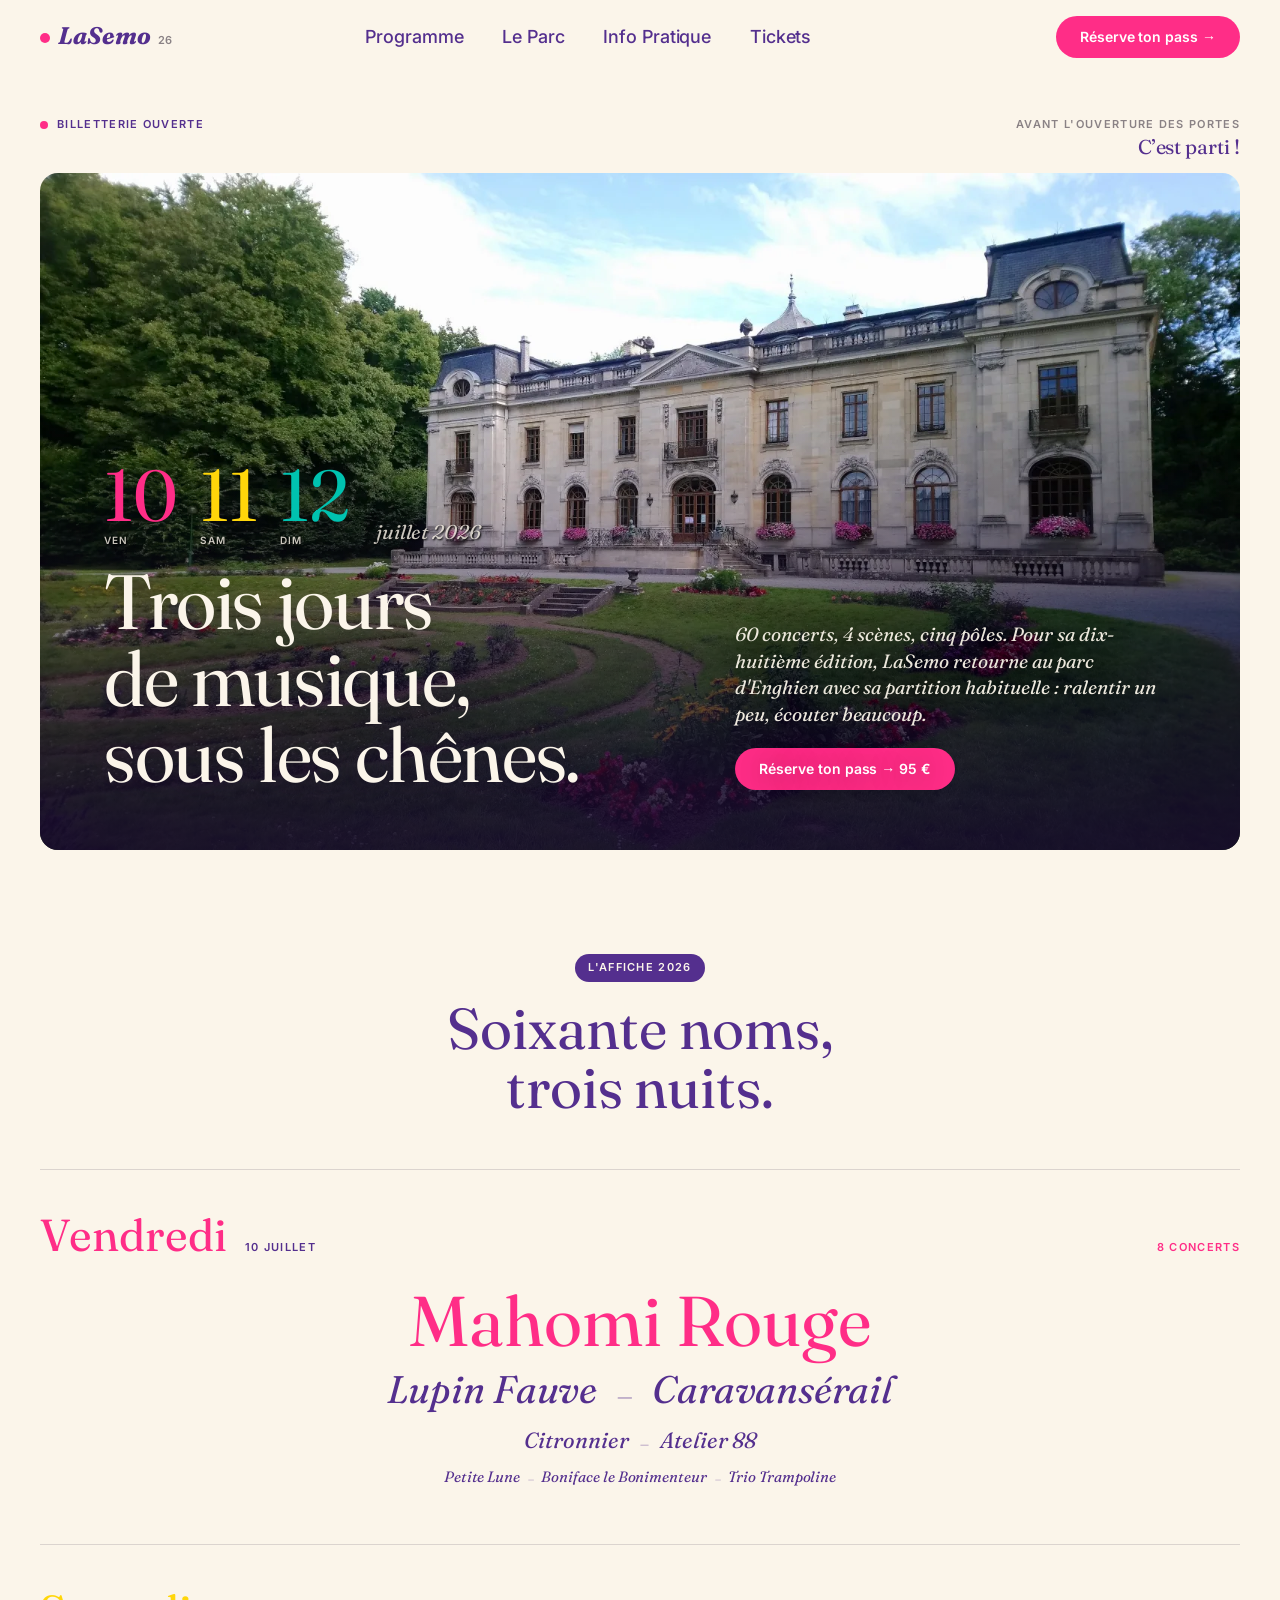
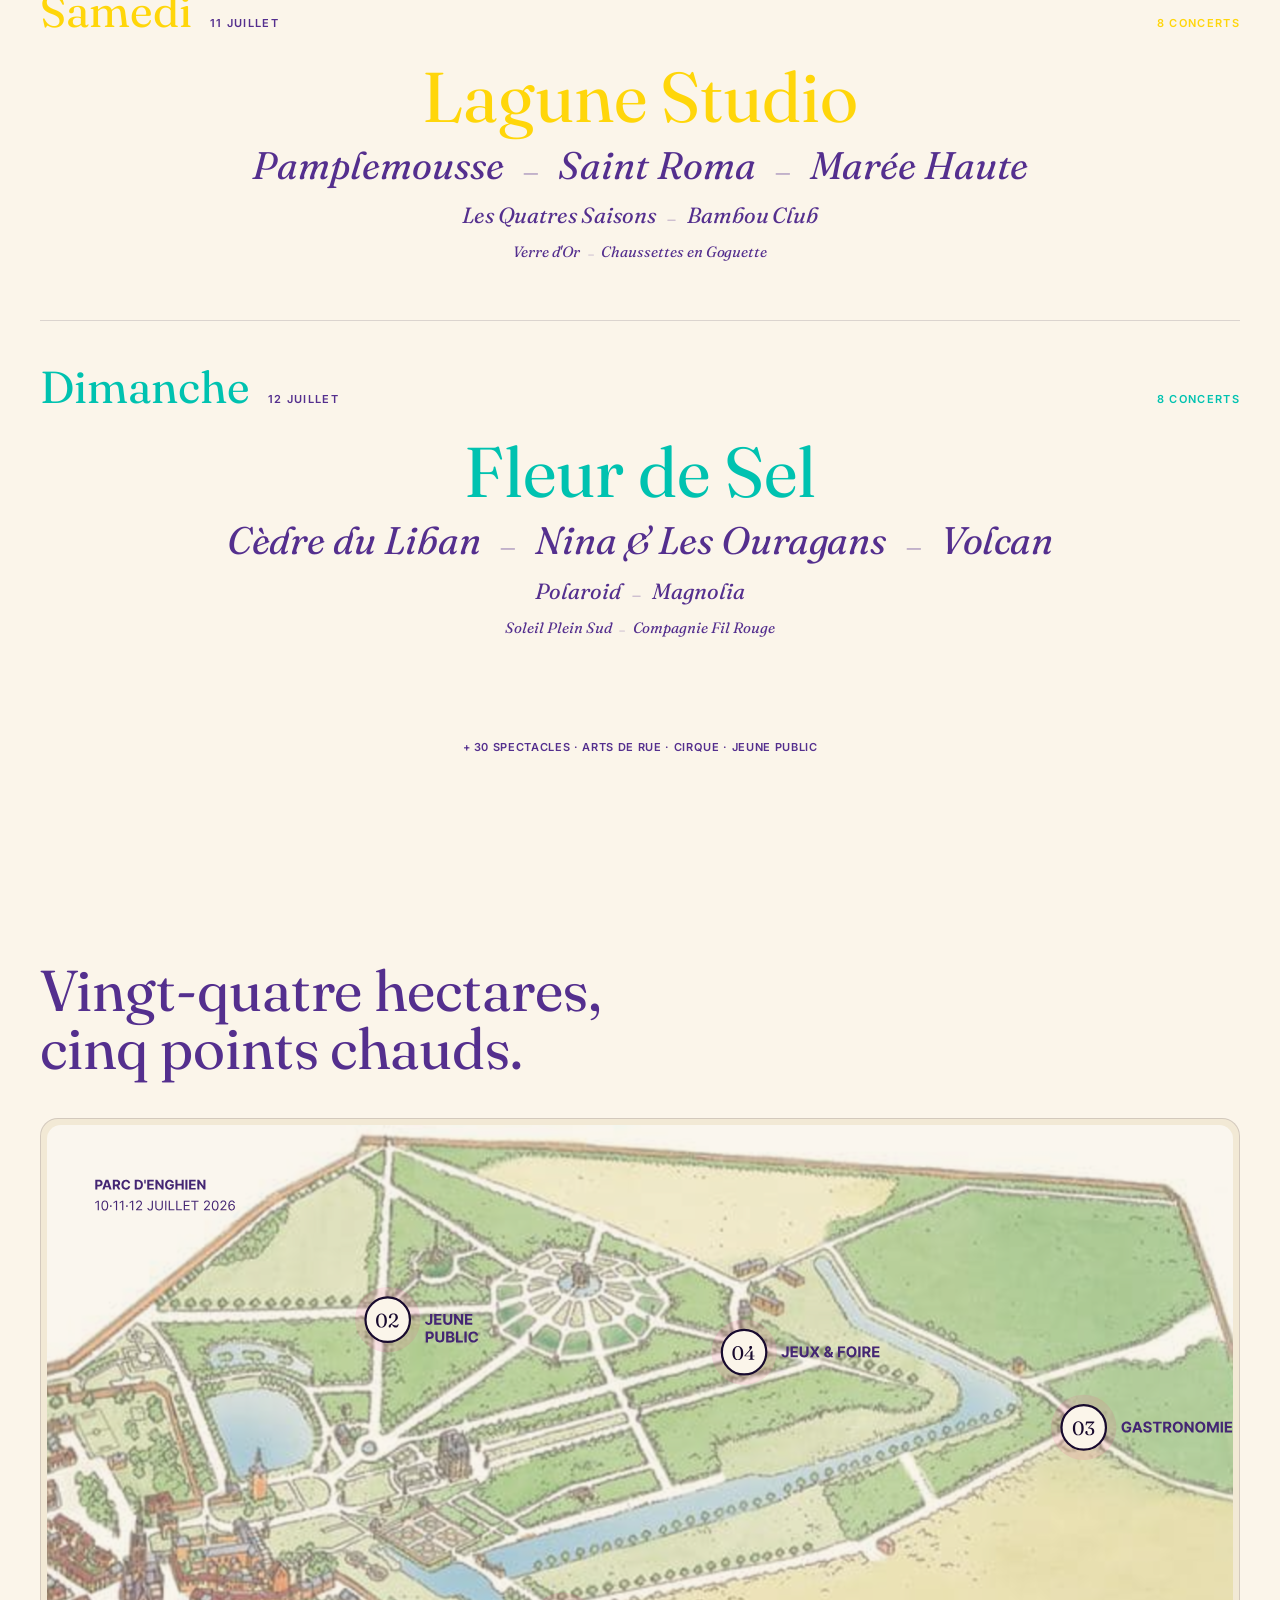
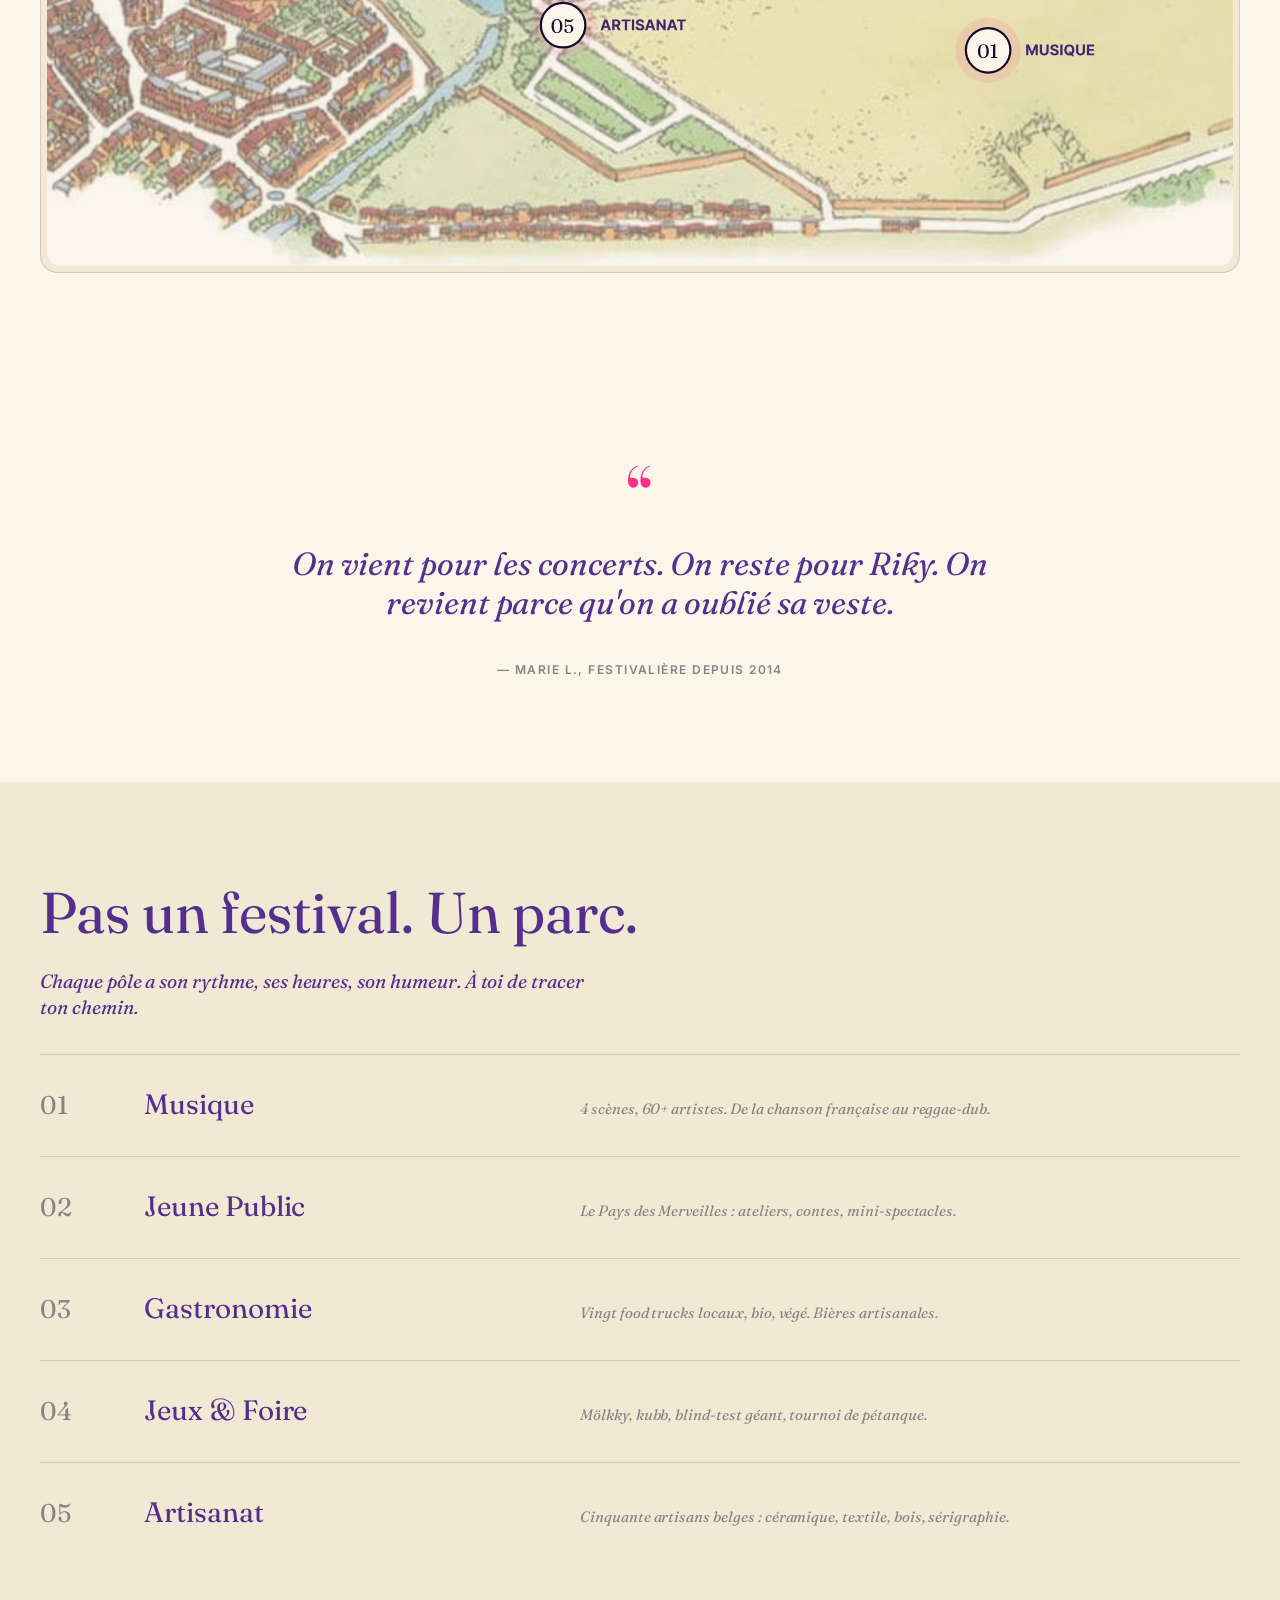
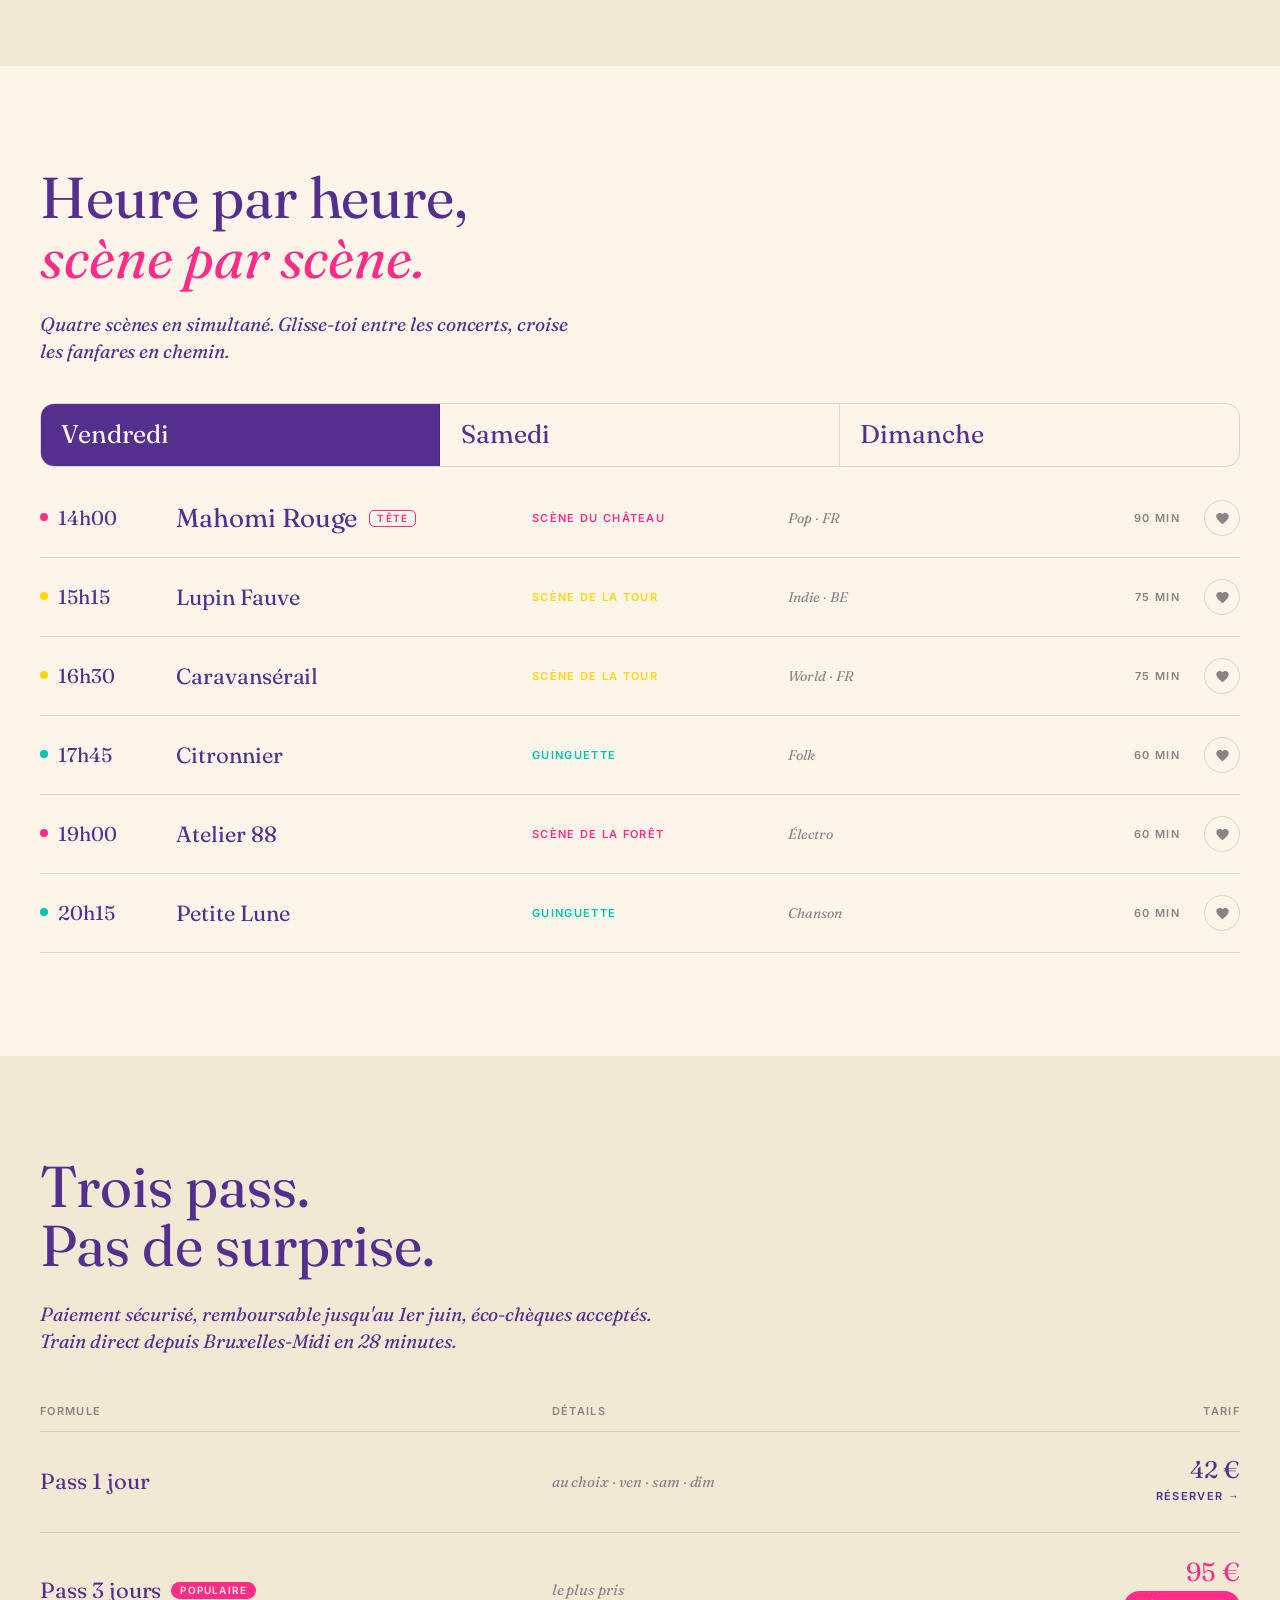
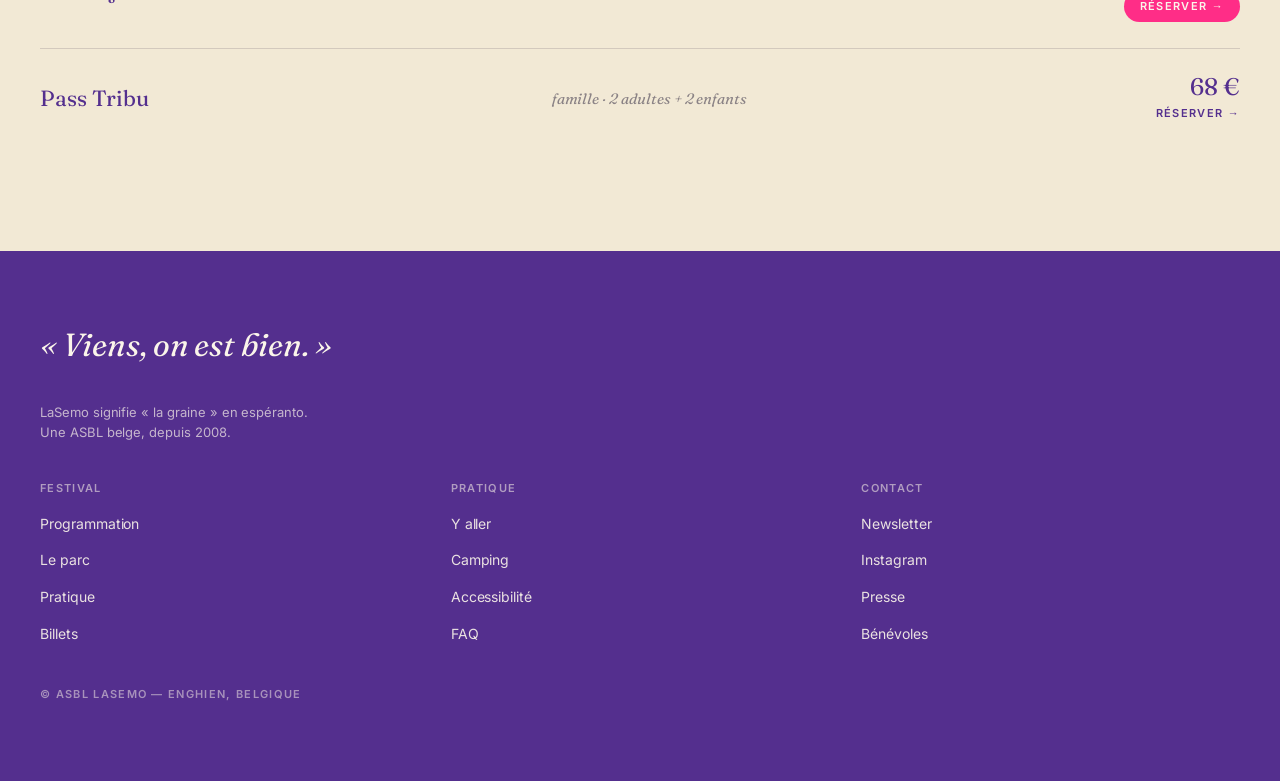
==== index.html @ d6b5872f "push gh" ====
<!doctype html>
<html lang="fr">
<head>
  <meta charset="utf-8">
  <meta name="viewport" content="width=device-width, initial-scale=1">

  <title>LaSemo 2026 — Trois jours de musique, sous les chênes</title>
  <meta name="description" content="LaSemo, festival éco-responsable au parc d'Enghien. 60 concerts, 4 scènes, cinq pôles, les 10, 11 et 12 juillet 2026. Réserve ton pass.">
  <meta name="author" content="LaSemo ASBL">
  <meta name="theme-color" content="#542f8e">
  <link rel="canonical" href="https://ripu.be/">

  <link rel="icon" href="assets/icons/favicon.svg" type="image/svg+xml">
  <link rel="apple-touch-icon" sizes="180x180" href="assets/icons/apple-touch-icon.png">

  <meta property="og:type" content="website">
  <meta property="og:locale" content="fr_FR">
  <meta property="og:site_name" content="LaSemo">
  <meta property="og:title" content="LaSemo 2026 — Trois jours de musique, sous les chênes">
  <meta property="og:description" content="Festival éco-responsable au parc d'Enghien. 60 concerts, 4 scènes, les 10, 11 et 12 juillet 2026.">
  <meta property="og:url" content="https://ripu.be/">
  <meta property="og:image" content="https://ripu.be/assets/img/hero-chateau.jpg">
  <meta property="og:image:width" content="1840">
  <meta property="og:image:height" content="1039">

  <meta name="twitter:card" content="summary_large_image">
  <meta name="twitter:title" content="LaSemo 2026 — Trois jours de musique, sous les chênes">
  <meta name="twitter:description" content="Festival éco-responsable au parc d'Enghien, les 10, 11 et 12 juillet 2026.">
  <meta name="twitter:image" content="https://ripu.be/assets/img/hero-chateau.jpg">

  <link rel="preload" href="assets/fonts/fraunces-normal.woff2" as="font" type="font/woff2" crossorigin>
  <link rel="preload" href="assets/fonts/inter-normal.woff2" as="font" type="font/woff2" crossorigin>

  <link rel="stylesheet" href="css/style.css?v=20">
  <script src="js/main.js?v=10" defer></script>
</head>

<body>
  <a class="skip-link" href="#main">Aller au contenu</a>

  <header class="site-header" id="top">
    <div class="site-header-inner">
      <a class="logo" href="index.html" aria-label="LaSemo — accueil">
        <span class="logo-dot" aria-hidden="true"></span>
        <span class="logo-name">LaSemo</span>
        <span class="logo-year">26</span>
      </a>

      <nav class="nav" aria-label="Navigation principale">
        <button class="nav-toggle" aria-expanded="false" aria-controls="nav-menu" aria-label="Ouvrir le menu">
          <span class="bar" aria-hidden="true"></span>
          <span class="bar" aria-hidden="true"></span>
          <span class="bar" aria-hidden="true"></span>
        </button>
        <ul class="nav-list" id="nav-menu">
          <li><a href="index.html#programme">Programme</a></li>
          <li><a href="index.html#parc">Le Parc</a></li>
          <li><a href="index.html#infos">Info Pratique</a></li>
          <li><a href="tickets.html">Tickets</a></li>
        </ul>
      </nav>

      <a class="btn btn-pill site-header-cta" href="tickets.html">Réserve ton pass&nbsp;→</a>
    </div>
  </header>

  <main id="main">

    <section class="hero" aria-labelledby="hero-title">
      <div class="hero-topbar">
        <p class="hero-status"><span class="dot" aria-hidden="true"></span> Billetterie ouverte</p>
        <div class="hero-countdown">
          <span class="hero-countdown-label">Avant l'ouverture des portes</span>
          <span class="hero-countdown-value" data-countdown="2026-07-10T17:00:00">J&nbsp;–&nbsp;…</span>
        </div>
      </div>

      <figure class="hero-media">
        <img class="hero-img" src="assets/img/hero-chateau.webp" width="1840" height="1039"
             alt="Le grand pré du parc d'Enghien, un dimanche soir. Édition 2025." fetchpriority="high">

        <div class="hero-overlay">
          <div class="hero-headline">
            <p class="hero-dates">
              <span class="hero-date"><span class="hero-day hero-day-pink">10</span><span class="hero-dow">Ven</span></span>
              <span class="hero-date"><span class="hero-day hero-day-yellow">11</span><span class="hero-dow">Sam</span></span>
              <span class="hero-date"><span class="hero-day hero-day-teal">12</span><span class="hero-dow">Dim</span></span>
              <span class="hero-month">juillet 2026</span>
            </p>
            <h1 class="hero-title" id="hero-title">Trois jours<br>de musique,<br>sous les chênes.</h1>
          </div>

          <div class="hero-aside">
            <p class="hero-lead">60 concerts, 4 scènes, cinq pôles. Pour sa dix-huitième édition, LaSemo retourne au parc d'Enghien avec sa partition habituelle&nbsp;: ralentir un peu, écouter beaucoup.</p>
            <a class="btn btn-pill" href="tickets.html">Réserve ton pass&nbsp;→ 95&nbsp;€</a>
          </div>
        </div>
      </figure>
    </section>

    <section class="section lineup" id="lineup" aria-labelledby="lineup-title">
      <div class="wrap">
        <header class="lineup-head">
          <span class="lineup-tag">L'affiche 2026</span>
          <h2 class="lineup-title" id="lineup-title">Soixante noms,<br>trois nuits.</h2>
        </header>

        <ul class="lineup-days">
          <li class="day day-fri">
            <div class="day-head">
              <h3 class="day-name">Vendredi</h3>
              <span class="day-date">10 juillet</span>
              <span class="day-count">8 concerts</span>
            </div>
            <p class="day-headliner">Mahomi Rouge</p>
            <p class="day-tier day-tier-2"><span>Lupin Fauve</span><span class="day-sep">—</span><span>Caravansérail</span></p>
            <p class="day-tier day-tier-3"><span>Citronnier</span><span class="day-sep">—</span><span>Atelier 88</span></p>
            <p class="day-tier day-tier-4"><span>Petite Lune</span><span class="day-sep">—</span><span>Boniface le Bonimenteur</span><span class="day-sep">—</span><span>Trio Trampoline</span></p>
          </li>

          <li class="day day-sat">
            <div class="day-head">
              <h3 class="day-name">Samedi</h3>
              <span class="day-date">11 juillet</span>
              <span class="day-count">8 concerts</span>
            </div>
            <p class="day-headliner">Lagune Studio</p>
            <p class="day-tier day-tier-2"><span>Pamplemousse</span><span class="day-sep">—</span><span>Saint Roma</span><span class="day-sep">—</span><span>Marée Haute</span></p>
            <p class="day-tier day-tier-3"><span>Les Quatres Saisons</span><span class="day-sep">—</span><span>Bambou Club</span></p>
            <p class="day-tier day-tier-4"><span>Verre d'Or</span><span class="day-sep">—</span><span>Chaussettes en Goguette</span></p>
          </li>

          <li class="day day-sun">
            <div class="day-head">
              <h3 class="day-name">Dimanche</h3>
              <span class="day-date">12 juillet</span>
              <span class="day-count">8 concerts</span>
            </div>
            <p class="day-headliner">Fleur de Sel</p>
            <p class="day-tier day-tier-2"><span>Cèdre du Liban</span><span class="day-sep">—</span><span>Nina &amp; Les Ouragans</span><span class="day-sep">—</span><span>Volcan</span></p>
            <p class="day-tier day-tier-3"><span>Polaroid</span><span class="day-sep">—</span><span>Magnolia</span></p>
            <p class="day-tier day-tier-4"><span>Soleil Plein Sud</span><span class="day-sep">—</span><span>Compagnie Fil Rouge</span></p>
          </li>
        </ul>

        <p class="lineup-more">+ 30 spectacles · Arts de rue · Cirque · Jeune public</p>
      </div>
    </section>
    <section class="section parc" id="parc" aria-labelledby="parc-title">
      <div class="wrap">
        <header class="parc-head">
          <h2 class="parc-title" id="parc-title">Vingt-quatre hectares,<br>cinq points chauds.</h2>
        </header>
        <figure class="parc-map">
          <img src="assets/img/parc-map.svg" width="1276" height="798" loading="lazy"
               alt="Plan illustré du parc d'Enghien et des cinq pôles du festival LaSemo.">
        </figure>
      </div>
    </section>

    <section class="section quote" aria-label="Témoignage">
      <figure class="quote-inner">
        <span class="quote-mark" aria-hidden="true">“</span>
        <blockquote class="quote-text">On vient pour les concerts. On reste pour Riky. On revient parce qu'on a oublié sa veste.</blockquote>
        <figcaption class="quote-cite">— Marie&nbsp;L., festivalière depuis 2014</figcaption>
      </figure>
    </section>
    <section class="section poles" id="poles" aria-labelledby="poles-title">
      <div class="wrap">
        <header class="poles-head">
          <h2 class="poles-title" id="poles-title">Pas un festival. Un parc.</h2>
          <p class="poles-intro">Chaque pôle a son rythme, ses heures, son humeur. À toi de tracer ton chemin.</p>
        </header>
        <ol class="poles-list">
          <li class="pole">
            <span class="pole-num">01</span>
            <h3 class="pole-name">Musique</h3>
            <p class="pole-desc">4 scènes, 60+ artistes. De la chanson française au reggae-dub.</p>
          </li>
          <li class="pole">
            <span class="pole-num">02</span>
            <h3 class="pole-name">Jeune Public</h3>
            <p class="pole-desc">Le Pays des Merveilles : ateliers, contes, mini-spectacles.</p>
          </li>
          <li class="pole">
            <span class="pole-num">03</span>
            <h3 class="pole-name">Gastronomie</h3>
            <p class="pole-desc">Vingt food trucks locaux, bio, végé. Bières artisanales.</p>
          </li>
          <li class="pole">
            <span class="pole-num">04</span>
            <h3 class="pole-name">Jeux &amp; Foire</h3>
            <p class="pole-desc">Mölkky, kubb, blind-test géant, tournoi de pétanque.</p>
          </li>
          <li class="pole">
            <span class="pole-num">05</span>
            <h3 class="pole-name">Artisanat</h3>
            <p class="pole-desc">Cinquante artisans belges : céramique, textile, bois, sérigraphie.</p>
          </li>
        </ol>
      </div>
    </section>
    <section class="section sched" id="programme" aria-labelledby="sched-title">
      <div class="wrap">
        <header class="sched-head">
          <h2 class="sched-title" id="sched-title">Heure par heure,<br><em class="ink-pink">scène par scène.</em></h2>
          <p class="sched-intro">Quatre scènes en simultané. Glisse-toi entre les concerts, croise les fanfares en chemin.</p>
        </header>

        <input class="sched-radio" type="radio" name="sched-day" id="sd-ven" checked>
        <input class="sched-radio" type="radio" name="sched-day" id="sd-sam">
        <input class="sched-radio" type="radio" name="sched-day" id="sd-dim">

        <div class="sched-tabs" role="tablist">
          <label class="sched-tab sched-tab-ven" for="sd-ven">
            <span class="sched-tab-day">Vendredi</span>
            
          </label>
          <label class="sched-tab sched-tab-sam" for="sd-sam">
            <span class="sched-tab-day">Samedi</span>
          
          </label>
          <label class="sched-tab sched-tab-dim" for="sd-dim">
            <span class="sched-tab-day">Dimanche</span>
            
          </label>
        </div>

        <div class="sched-panels">
          <ul class="sched-panel" id="panel-ven">
            <li class="slot slot-head slot-chateau"><span class="slot-time">14h00</span><a class="slot-act" href="artiste.html">Mahomi Rouge <span class="slot-tete">Tête</span></a><span class="slot-stage">Scène du Château</span><span class="slot-genre">Pop · FR</span><span class="slot-dur">90 min</span><button class="slot-fav" type="button" aria-label="Ajouter aux favoris"></button></li>
            <li class="slot slot-tour"><span class="slot-time">15h15</span><a class="slot-act" href="artiste.html">Lupin Fauve</a><span class="slot-stage">Scène de la Tour</span><span class="slot-genre">Indie · BE</span><span class="slot-dur">75 min</span><button class="slot-fav" type="button" aria-label="Ajouter aux favoris"></button></li>
            <li class="slot slot-tour"><span class="slot-time">16h30</span><a class="slot-act" href="artiste.html">Caravansérail</a><span class="slot-stage">Scène de la Tour</span><span class="slot-genre">World · FR</span><span class="slot-dur">75 min</span><button class="slot-fav" type="button" aria-label="Ajouter aux favoris"></button></li>
            <li class="slot slot-guinguette"><span class="slot-time">17h45</span><a class="slot-act" href="artiste.html">Citronnier</a><span class="slot-stage">Guinguette</span><span class="slot-genre">Folk</span><span class="slot-dur">60 min</span><button class="slot-fav" type="button" aria-label="Ajouter aux favoris"></button></li>
            <li class="slot slot-foret"><span class="slot-time">19h00</span><a class="slot-act" href="artiste.html">Atelier 88</a><span class="slot-stage">Scène de la Forêt</span><span class="slot-genre">Électro</span><span class="slot-dur">60 min</span><button class="slot-fav" type="button" aria-label="Ajouter aux favoris"></button></li>
            <li class="slot slot-guinguette"><span class="slot-time">20h15</span><a class="slot-act" href="artiste.html">Petite Lune</a><span class="slot-stage">Guinguette</span><span class="slot-genre">Chanson</span><span class="slot-dur">60 min</span><button class="slot-fav" type="button" aria-label="Ajouter aux favoris"></button></li>
          </ul>

          <ul class="sched-panel" id="panel-sam">
            <li class="slot slot-head slot-chateau"><span class="slot-time">14h00</span><a class="slot-act" href="artiste.html">Lagune Studio <span class="slot-tete">Tête</span></a><span class="slot-stage">Scène du Château</span><span class="slot-genre">Électro-pop · BE</span><span class="slot-dur">90 min</span><button class="slot-fav" type="button" aria-label="Ajouter aux favoris"></button></li>
            <li class="slot slot-tour"><span class="slot-time">15h15</span><a class="slot-act" href="artiste.html">Pamplemousse</a><span class="slot-stage">Scène de la Tour</span><span class="slot-genre">Funk · FR</span><span class="slot-dur">75 min</span><button class="slot-fav" type="button" aria-label="Ajouter aux favoris"></button></li>
            <li class="slot slot-tour"><span class="slot-time">16h30</span><a class="slot-act" href="artiste.html">Saint Roma</a><span class="slot-stage">Scène de la Tour</span><span class="slot-genre">Soul · IT</span><span class="slot-dur">75 min</span><button class="slot-fav" type="button" aria-label="Ajouter aux favoris"></button></li>
            <li class="slot slot-guinguette"><span class="slot-time">17h45</span><a class="slot-act" href="artiste.html">Marée Haute</a><span class="slot-stage">Guinguette</span><span class="slot-genre">Reggae</span><span class="slot-dur">60 min</span><button class="slot-fav" type="button" aria-label="Ajouter aux favoris"></button></li>
            <li class="slot slot-foret"><span class="slot-time">19h00</span><a class="slot-act" href="artiste.html">Les Quatres Saisons</a><span class="slot-stage">Scène de la Forêt</span><span class="slot-genre">House</span><span class="slot-dur">60 min</span><button class="slot-fav" type="button" aria-label="Ajouter aux favoris"></button></li>
            <li class="slot slot-guinguette"><span class="slot-time">20h15</span><a class="slot-act" href="artiste.html">Bambou Club</a><span class="slot-stage">Guinguette</span><span class="slot-genre">Jazz</span><span class="slot-dur">60 min</span><button class="slot-fav" type="button" aria-label="Ajouter aux favoris"></button></li>
          </ul>

          <ul class="sched-panel" id="panel-dim">
            <li class="slot slot-head slot-chateau"><span class="slot-time">14h00</span><a class="slot-act" href="artiste.html">Fleur de Sel <span class="slot-tete">Tête</span></a><span class="slot-stage">Scène du Château</span><span class="slot-genre">Chanson · FR</span><span class="slot-dur">90 min</span><button class="slot-fav" type="button" aria-label="Ajouter aux favoris"></button></li>
            <li class="slot slot-tour"><span class="slot-time">15h15</span><a class="slot-act" href="artiste.html">Cèdre du Liban</a><span class="slot-stage">Scène de la Tour</span><span class="slot-genre">World · LB</span><span class="slot-dur">75 min</span><button class="slot-fav" type="button" aria-label="Ajouter aux favoris"></button></li>
            <li class="slot slot-tour"><span class="slot-time">16h30</span><a class="slot-act" href="artiste.html">Nina &amp; Les Ouragans</a><span class="slot-stage">Scène de la Tour</span><span class="slot-genre">Rock · BE</span><span class="slot-dur">75 min</span><button class="slot-fav" type="button" aria-label="Ajouter aux favoris"></button></li>
            <li class="slot slot-guinguette"><span class="slot-time">17h45</span><a class="slot-act" href="artiste.html">Volcan</a><span class="slot-stage">Guinguette</span><span class="slot-genre">Post-rock</span><span class="slot-dur">60 min</span><button class="slot-fav" type="button" aria-label="Ajouter aux favoris"></button></li>
            <li class="slot slot-foret"><span class="slot-time">19h00</span><a class="slot-act" href="artiste.html">Polaroid</a><span class="slot-stage">Scène de la Forêt</span><span class="slot-genre">Synth-pop</span><span class="slot-dur">60 min</span><button class="slot-fav" type="button" aria-label="Ajouter aux favoris"></button></li>
            <li class="slot slot-guinguette"><span class="slot-time">20h15</span><a class="slot-act" href="artiste.html">Magnolia</a><span class="slot-stage">Guinguette</span><span class="slot-genre">Folk</span><span class="slot-dur">60 min</span><button class="slot-fav" type="button" aria-label="Ajouter aux favoris"></button></li>
          </ul>
        </div>
      </div>
    </section>
    <section class="section practical" id="infos" aria-labelledby="practical-title">
      <div class="wrap">
        <header class="practical-head">
          <h2 class="practical-title" id="practical-title">Trois pass.<br>Pas de surprise.</h2>
          <p class="practical-intro">Paiement sécurisé, remboursable jusqu'au 1er juin, éco-chèques acceptés. Train direct depuis Bruxelles-Midi en 28 minutes.</p>
        </header>

        <div class="pass">
          <div class="pass-row pass-row-head" aria-hidden="true">
            <span>Formule</span><span>Détails</span><span>Tarif</span>
          </div>

          <div class="pass-row">
            <h3 class="pass-name">Pass 1 jour</h3>
            <p class="pass-detail">au choix · ven · sam · dim</p>
            <div class="pass-tarif">
              <p class="pass-price">42&nbsp;€</p>
              <a class="pass-cta" href="tickets.html">Réserver&nbsp;→</a>
            </div>
          </div>

          <div class="pass-row pass-row-featured">
            <h3 class="pass-name">Pass 3 jours <span class="pass-badge">Populaire</span></h3>
            <p class="pass-detail">le plus pris</p>
            <div class="pass-tarif">
              <p class="pass-price">95&nbsp;€</p>
              <a class="pass-cta pass-cta-btn" href="tickets.html">Réserver&nbsp;→</a>
            </div>
          </div>

          <div class="pass-row">
            <h3 class="pass-name">Pass Tribu</h3>
            <p class="pass-detail">famille · 2 adultes + 2 enfants</p>
            <div class="pass-tarif">
              <p class="pass-price">68&nbsp;€</p>
              <a class="pass-cta" href="tickets.html">Réserver&nbsp;→</a>
            </div>
          </div>
        </div>
      </div>
    </section>

  </main>

  <footer class="site-footer">
    <div class="site-footer-inner">
      <p class="site-footer-brand"><em>« Viens, on est bien. »</em></p>
      <p class="site-footer-about">LaSemo signifie « la graine » en espéranto. Une ASBL belge, depuis 2008.</p>
      <nav class="site-footer-cols" aria-label="Liens de pied de page">
        <div class="site-footer-col">
          <h2>Festival</h2>
          <ul>
            <li><a href="index.html#programme">Programmation</a></li>
            <li><a href="index.html#parc">Le parc</a></li>
            <li><a href="index.html#infos">Pratique</a></li>
            <li><a href="tickets.html">Billets</a></li>
          </ul>
        </div>
        <div class="site-footer-col">
          <h2>Pratique</h2>
          <ul>
            <li><a href="index.html#infos">Y aller</a></li>
            <li><a href="index.html#infos">Camping</a></li>
            <li><a href="index.html#infos">Accessibilité</a></li>
            <li><a href="index.html#infos">FAQ</a></li>
          </ul>
        </div>
        <div class="site-footer-col">
          <h2>Contact</h2>
          <ul>
            <li><a href="#">Newsletter</a></li>
            <li><a href="#">Instagram</a></li>
            <li><a href="#">Presse</a></li>
            <li><a href="#">Bénévoles</a></li>
          </ul>
        </div>
      </nav>
      <p class="site-footer-legal">© ASBL LaSemo — Enghien, Belgique</p>
    </div>
  </footer>

</body>
</html>
---- css/style.css ----
:root{--c-purple: #542f8e;--c-purple-dark: #442673;--c-purple-deep: #180a2e;--c-pink: #ff2d87;--c-teal: #00c2b0;--c-yellow: #ffd60a;--c-cream: #fbf5ea;--c-cream-2: #f2e9d5;--c-grey: #8a8285;--c-white: #ffffff;--c-red: #f92121;--bg: #fbf5ea;--bg-alt: #f2e9d5;--bg-dark: #542f8e;--text: #180a2e;--text-muted: #8a8285;--primary: #542f8e;--accent: #ff2d87;--line: rgba(24, 10, 46, 0.14);--font-display: 'Fraunces', Georgia, 'Times New Roman', serif;--font-sans: 'Inter', -apple-system, BlinkMacSystemFont, 'Segoe UI', Roboto, Helvetica, Arial, sans-serif;--radius: 25px;--radius-card: 18px;--ease: cubic-bezier(.2, .7, .2, 1);--transition: .35s cubic-bezier(.2, .7, .2, 1);--pad-x: clamp(20px, 5vw, 40px);--shadow-soft: 0 18px 50px rgba(24, 10, 46, 0.10)}*{box-sizing:border-box}*::before{box-sizing:border-box}*::after{box-sizing:border-box}*{margin:0}body{min-height:100vh;line-height:1.5}img{display:block;max-width:100%}picture{display:block;max-width:100%}video{display:block;max-width:100%}canvas{display:block;max-width:100%}svg{display:block;max-width:100%}input{font:inherit;color:inherit}button{font:inherit;color:inherit}textarea{font:inherit;color:inherit}select{font:inherit;color:inherit}button{cursor:pointer;background:none;border:0}a{color:inherit;text-decoration:none}h1{font-weight:inherit;line-height:1.05}h2{font-weight:inherit;line-height:1.05}h3{font-weight:inherit;line-height:1.05}h4{font-weight:inherit;line-height:1.05}h5{font-weight:inherit;line-height:1.05}h6{font-weight:inherit;line-height:1.05}:focus{outline:2px solid currentColor;outline-offset:3px}@font-face{font-family:"Fraunces";font-style:normal;font-weight:100 900;font-display:swap;src:url("../assets/fonts/fraunces-normal.woff2") format("woff2")}@font-face{font-family:"Fraunces";font-style:italic;font-weight:100 900;font-display:swap;src:url("../assets/fonts/fraunces-italic.woff2") format("woff2")}@font-face{font-family:"Inter";font-style:normal;font-weight:100 900;font-display:swap;src:url("../assets/fonts/inter-normal.woff2") format("woff2")}body{font-weight:400;line-height:1.6;letter-spacing:-0.003em}.display{font-family:var(--font-display);font-weight:400;line-height:1;letter-spacing:-0.015em}.italic{font-style:italic}.serif{font-family:var(--font-display)}.eyebrow{font-family:var(--font-sans);font-weight:600;font-size:11px;letter-spacing:.12em;text-transform:uppercase;color:var(--text-muted)}a{transition:color var(--transition)}:root{--header-h: 64px}@media(min-width: 1200px){:root{--header-h: 74px}}html{scroll-behavior:smooth}@media(prefers-reduced-motion: reduce){html{scroll-behavior:auto}}body{font-family:var(--font-sans);font-size:16px;color:var(--text);background-color:var(--bg);overflow-x:hidden}::selection{background:var(--accent);color:var(--c-white)}.wrap{width:100%;max-width:calc(1280px + 2*clamp(20px,5vw,40px));margin-inline:auto;padding-inline:clamp(20px,5vw,40px)}.wrap-wide{width:100%;max-width:calc(1920px + 2*clamp(20px,5vw,40px));margin-inline:auto;padding-inline:clamp(20px,5vw,40px)}.skip-link{position:absolute;left:-999px;top:0;z-index:999;padding:12px 18px;background:var(--primary);color:var(--c-white);border-radius:0 0 10px 0}.skip-link:focus{left:0}.visually-hidden{position:absolute !important;width:1px;height:1px;padding:0;margin:-1px;overflow:hidden;clip:rect(0 0 0 0);white-space:nowrap;border:0}@media(prefers-reduced-motion: no-preference){.reveal{opacity:0;transform:translateY(26px);transition:opacity 2s var(--ease),transform 2s var(--ease)}.reveal.is-visible{opacity:1;transform:none}}.site-header{position:sticky;top:0;z-index:100;background:var(--c-cream)}@media(min-width: 1200px){.site-header{background:rgba(251,245,234,.9);backdrop-filter:saturate(140%) blur(10px)}}.site-header-inner{display:flex;align-items:center;gap:16px;min-height:var(--header-h);padding-inline:var(--pad-x)}@media(min-width: 1200px){.site-header-inner{padding-inline:40px}}.logo{display:inline-flex;align-items:baseline;gap:7px;position:relative;padding-left:18px;flex-shrink:0}.logo-dot{position:absolute;left:0;top:52%;transform:translateY(-50%);width:10px;height:10px;border-radius:50%;background:var(--accent)}.logo-name{font-family:var(--font-display);font-style:italic;font-weight:700;font-size:24px;line-height:1;color:var(--primary)}.logo-year{font-family:var(--font-sans);font-weight:600;font-size:11px;color:var(--text-muted)}.nav{display:flex;align-items:center}.nav-list{list-style:none;margin:0;padding:0;display:flex;align-items:center;gap:clamp(24px,3vw,44px);font-family:var(--font-sans);font-weight:500;font-size:18px;color:var(--primary)}.nav-list a{position:relative}.nav-list a:hover{color:var(--accent)}.site-header-cta{margin-left:auto}@media(max-width: 1199.98px){.site-header-cta{display:none}}.nav-toggle{position:relative;width:44px;height:44px;margin-left:auto}.nav-toggle .bar{position:absolute;left:9px;width:26px;height:2px;background:var(--primary);border-radius:2px;transition:transform var(--transition),opacity var(--transition)}.nav-toggle .bar:nth-child(1){top:15px}.nav-toggle .bar:nth-child(2){top:21px}.nav-toggle .bar:nth-child(3){top:27px}.nav-toggle.open .bar:nth-child(1){top:21px;transform:rotate(45deg)}.nav-toggle.open .bar:nth-child(2){opacity:0}.nav-toggle.open .bar:nth-child(3){top:21px;transform:rotate(-45deg)}@media(max-width: 1199.98px){.nav-list{position:fixed;inset:var(--header-h) 0 0 0;flex-direction:column;justify-content:center;gap:28px;padding:40px;font-size:28px;background:var(--c-cream);transform:translateX(100%);transition:transform .4s var(--ease)}.nav-toggle.open~.nav-list{transform:translateX(0)}}@media(min-width: 1200px){.nav{margin-inline:auto clamp(16px,4vw,80px)}.nav-toggle{display:none}}@media(prefers-reduced-motion: no-preference){@keyframes dotPulse{0%,100%{transform:translateY(-50%) scale(1);opacity:1}50%{transform:translateY(-50%) scale(1.22);opacity:.8}}.logo-dot{animation:dotPulse 2.8s ease-in-out infinite}.logo:hover .logo-dot{animation-duration:1s}}.nav-list a{background:linear-gradient(currentColor, currentColor) no-repeat 0 100%/0 1.5px;transition:background-size .35s var(--ease),color var(--transition)}.nav-list a:hover{background-size:100% 1.5px}.nav-list a:focus{background-size:100% 1.5px}.site-footer{background:var(--bg-dark);color:var(--c-cream);padding-block:clamp(48px,6vw,80px)}.site-footer-inner{width:100%;max-width:calc(1280px + 2*clamp(20px,5vw,40px));margin-inline:auto;padding-inline:clamp(20px,5vw,40px);display:grid;gap:clamp(28px,4vw,40px)}.site-footer-brand{font-family:var(--font-display);font-style:italic;font-weight:400;font-size:clamp(28px,2.5vw,44px);line-height:1.05;color:var(--c-cream)}.site-footer-about{font-size:13px;line-height:1.6;color:rgba(251,245,234,.68);max-width:34ch}.site-footer-cols{display:grid;grid-template-columns:repeat(3, 1fr);gap:clamp(16px,3vw,32px)}.site-footer-col h2{font-family:var(--font-sans);font-weight:600;font-size:11px;letter-spacing:.12em;text-transform:uppercase;color:var(--text-muted);color:rgba(251,245,234,.55);margin-bottom:16px}.site-footer-col ul{list-style:none;margin:0;padding:0;display:grid;gap:11px}.site-footer-col a{font-size:14px;color:rgba(251,245,234,.9)}.site-footer-col a:hover{color:var(--accent)}.site-footer-legal{font-family:var(--font-sans);font-weight:600;font-size:11px;letter-spacing:.12em;text-transform:uppercase;color:var(--text-muted);color:rgba(251,245,234,.5)}.site-footer-col a{background:linear-gradient(currentColor, currentColor) no-repeat 0 100%/0 1px;transition:background-size .35s var(--ease),color var(--transition)}.site-footer-col a:hover{background-size:100% 1px}.btn{display:inline-flex;align-items:center;justify-content:center;gap:.5em;font-family:var(--font-sans);font-weight:600;font-size:14px;line-height:1;color:var(--c-white);background:var(--accent);border-radius:var(--radius);padding:14px 24px;white-space:nowrap;transition:transform var(--transition),background-color var(--transition),box-shadow var(--transition)}.btn:hover{background:#ff0973;transform:translateY(-2px);box-shadow:0 10px 24px rgba(255,45,135,.35)}.btn:active{transform:translateY(0);box-shadow:none}.btn-sm{font-size:13px;padding:9px 18px}.btn-ghost{background:rgba(0,0,0,0);color:var(--accent);box-shadow:inset 0 0 0 1.5px currentColor}.btn-ghost:hover{background:var(--accent);color:var(--c-white)}.btn:active{transform:translateY(0) scale(0.97)}.section{padding-block:clamp(56px,8vw,120px)}.section-dark{background:var(--bg-dark);color:var(--c-cream)}.section:empty{display:none}.hero{padding-top:6px}.hero-topbar{display:flex;justify-content:space-between;align-items:flex-start;gap:20px;padding:26px var(--pad-x) 14px}@media(min-width: 1200px){.hero-topbar{padding:36px 40px 16px}}.hero-status{font-family:var(--font-sans);font-weight:600;font-size:11px;letter-spacing:.12em;text-transform:uppercase;color:var(--text-muted);color:var(--primary);display:inline-flex;align-items:center;gap:9px}.hero-status .dot{width:8px;height:8px;border-radius:50%;background:var(--accent)}.hero-countdown{display:none}@media(min-width: 768px){.hero-countdown{display:flex;flex-direction:column;align-items:flex-end;gap:3px}}.hero-countdown-label{font-family:var(--font-sans);font-weight:600;font-size:11px;letter-spacing:.12em;text-transform:uppercase;color:var(--text-muted)}.hero-countdown-value{font-family:var(--font-display);font-size:20px;line-height:1;color:var(--primary)}.hero-media{position:relative;isolation:isolate;margin-inline:var(--pad-x)}@media(min-width: 1200px){.hero-media{margin-inline:40px}}.hero-img{position:absolute;inset:0;z-index:0;width:100%;height:100%;object-fit:cover;border-radius:var(--radius-card)}@media(min-width: 1200px){.hero-img{position:relative;height:auto;aspect-ratio:1840/1039}}.hero-media::after{content:"";position:absolute;inset:0;z-index:1;border-radius:var(--radius-card);pointer-events:none;background:linear-gradient(to top, rgba(24, 10, 46, 0.92) 0%, rgba(24, 10, 46, 0.68) 40%, rgba(24, 10, 46, 0.22) 68%, rgba(24, 10, 46, 0) 92%)}@media(min-width: 1200px){.hero-media::after{background:linear-gradient(to top, rgba(24, 10, 46, 0.86) 2%, rgba(24, 10, 46, 0.55) 30%, rgba(24, 10, 46, 0.12) 50%, rgba(24, 10, 46, 0) 64%)}}.hero-overlay{position:relative;z-index:2;display:flex;flex-direction:column;padding:clamp(150px,26vh,300px) clamp(22px,6vw,36px) clamp(28px,5vw,40px);text-shadow:0 2px 28px rgba(24,10,46,.5)}@media(min-width: 1200px){.hero-overlay{position:absolute;left:0;right:0;bottom:0;flex-direction:row;align-items:flex-end;gap:clamp(32px,4vw,56px);padding:56px 64px;text-shadow:0 2px 28px rgba(24,10,46,.5)}}.hero-headline{max-width:600px}@media(min-width: 1200px){.hero-headline{flex:0 1 700px;max-width:none}}.hero-dates{display:flex;align-items:flex-end;gap:18px;margin-bottom:14px}@media(min-width: 1200px){.hero-dates{gap:22px;margin-bottom:16px}}.hero-date{display:inline-flex;flex-direction:column;align-items:flex-start}.hero-day{font-family:var(--font-display);font-weight:400;line-height:.82;font-size:clamp(46px,12vw,72px)}.hero-day-pink{color:var(--accent)}.hero-day-yellow{color:var(--c-yellow)}.hero-day-teal{color:var(--c-teal)}.hero-dow{font-family:var(--font-sans);font-weight:600;font-size:11px;letter-spacing:.12em;text-transform:uppercase;color:var(--text-muted);font-size:10px;margin-top:7px;color:rgba(251,245,234,.8);text-shadow:1px 1px 2px #000}.hero-month{font-family:var(--font-display);font-style:italic;font-size:20px;color:rgba(251,245,234,.8);margin-left:4px;align-self:flex-end;text-shadow:1px 1px 2px #000}.hero-title{font-family:var(--font-display);font-weight:400;font-size:clamp(40px,10.5vw,96px);line-height:1;letter-spacing:-0.018em;color:var(--c-cream)}@media(min-width: 1200px){.hero-title{font-size:clamp(50px,6vw,112px)}}.hero-aside{max-width:520px;margin-top:20px}@media(min-width: 1200px){.hero-aside{flex:0 1 532px;max-width:none;margin-top:0;padding-bottom:4px}}.hero-lead{font-family:var(--font-display);font-style:italic;font-size:clamp(17px,4.6vw,24px);line-height:1.4;color:rgba(251,245,234,.94);margin-bottom:20px}@media(min-width: 1200px){.hero-lead{font-size:clamp(18px,1.5vw,24px)}}.lineup-kicker{margin-bottom:6px}.lineup-head{text-align:center;margin-bottom:clamp(30px,4vw,60px)}.lineup-tag{display:inline-block;font-family:var(--font-sans);font-weight:600;font-size:11px;letter-spacing:.12em;text-transform:uppercase;color:var(--text-muted);color:var(--c-cream);background:var(--primary);border-radius:var(--radius);padding:5px 13px 6px;margin-bottom:18px}.lineup-title{font-family:var(--font-display);font-weight:400;font-size:clamp(40px,4.5vw,80px);line-height:1.02;color:var(--primary)}.lineup-days{list-style:none;margin:0;padding:0}.day{--day: #542f8e;border-top:1px solid var(--line);padding-top:clamp(26px,3.4vw,49px);padding-bottom:clamp(34px,4.6vw,64px);text-align:center}.day-fri{--day: #ff2d87}.day-sat{--day: #ffd60a}.day-sun{--day: #00c2b0}.day-head{display:flex;align-items:baseline;gap:18px;text-align:left;margin-bottom:clamp(16px,2.2vw,28px)}.day-name{font-family:var(--font-display);font-weight:400;line-height:1;font-size:clamp(36px,3.5vw,64px);color:var(--day)}.day-date{font-family:var(--font-sans);font-weight:600;font-size:11px;letter-spacing:.12em;text-transform:uppercase;color:var(--text-muted);color:var(--primary)}.day-count{font-family:var(--font-sans);font-weight:600;font-size:11px;letter-spacing:.12em;text-transform:uppercase;color:var(--text-muted);color:var(--day);margin-left:auto}.day-headliner{font-family:var(--font-display);font-weight:400;line-height:.98;font-size:clamp(54px,5.5vw,96px);color:var(--day);margin-bottom:clamp(8px,1vw,14px)}.day-tier{font-family:var(--font-display);font-style:italic;font-weight:400;color:var(--primary);line-height:1.12;display:flex;flex-wrap:wrap;justify-content:center;align-items:baseline;gap:.5em}.day-sep{font-style:normal;color:rgba(84,47,142,.68);font-size:.5em}.day-tier-2{font-size:clamp(34px,3vw,52px);margin-bottom:clamp(8px,1.3vw,18px)}.day-tier-3{font-size:clamp(22px,1.5vw,28px);margin-bottom:clamp(8px,1.3vw,18px)}.day-tier-4{font-size:clamp(15px,1vw,17px)}.lineup-more{text-align:center;font-family:var(--font-sans);font-weight:600;font-size:11px;letter-spacing:.12em;text-transform:uppercase;color:var(--text-muted);color:var(--primary);letter-spacing:.06em;margin-top:clamp(28px,3.4vw,48px)}.parc-head{max-width:760px;margin-bottom:clamp(24px,3vw,40px)}.parc-head .eyebrow{margin-bottom:10px}.parc-title{font-family:var(--font-display);font-weight:400;font-size:clamp(40px,4.5vw,80px);line-height:1.02;color:var(--primary)}.parc-map{background:var(--bg-alt);border:1px solid var(--line);border-radius:var(--radius-card);padding:6px;overflow:hidden}.parc-map img{width:100%;height:auto;border-radius:14px}.parc-caption{display:flex;justify-content:space-between;align-items:center;gap:16px;margin-top:16px}.parc-caption-label{font-family:var(--font-sans);font-weight:600;font-size:11px;letter-spacing:.12em;text-transform:uppercase;color:var(--text-muted)}.parc-link{font-family:var(--font-sans);font-weight:600;font-size:11px;letter-spacing:.12em;text-transform:uppercase;color:var(--text-muted);color:var(--primary)}.parc-link:hover{color:var(--accent)}.quote{text-align:center}.quote-inner{max-width:960px;margin-inline:auto;padding-inline:var(--pad-x)}.quote-mark{display:block;font-family:var(--font-display);font-weight:400;font-size:clamp(80px,7vw,120px);line-height:.55;color:var(--accent)}.quote-text{font-family:var(--font-display);font-style:italic;font-weight:400;font-size:clamp(28px,2.5vw,44px);line-height:1.2;color:var(--primary);max-width:760px;margin:clamp(10px,1.5vw,18px) auto clamp(22px,3vw,40px)}.quote-cite{font-family:var(--font-sans);font-weight:600;font-size:11px;letter-spacing:.12em;text-transform:uppercase;color:var(--text-muted);font-size:12px;color:var(--text-muted)}.poles{background:var(--bg-alt)}.poles-head{max-width:840px;margin-bottom:clamp(22px,2.6vw,34px)}.poles-head .eyebrow{margin-bottom:10px}.poles-title{font-family:var(--font-display);font-weight:400;font-size:clamp(40px,4.5vw,80px);line-height:1.02;color:var(--primary)}.poles-intro{font-family:var(--font-display);font-style:italic;font-size:clamp(18px,1.5vw,24px);line-height:1.35;color:var(--primary);max-width:560px;margin-top:clamp(16px,2vw,26px)}.poles-list{list-style:none;margin:0;padding:0}.pole{display:grid;grid-template-columns:auto 1fr;gap:6px 18px;align-items:baseline;border-top:1px solid var(--line);padding-block:clamp(20px,2.4vw,30px)}@media(min-width: 1200px){.pole{grid-template-columns:104px 436px 1fr;gap:0}}.pole-num{font-family:var(--font-display);font-weight:400;font-size:clamp(24px,2vw,32px);color:var(--text-muted)}.pole-name{font-family:var(--font-display);font-weight:400;font-size:clamp(28px,2vw,36px);line-height:1;color:var(--primary)}.pole-desc{font-family:var(--font-display);font-style:italic;font-size:15px;line-height:1.4;color:var(--text-muted);grid-column:1/-1}@media(min-width: 1200px){.pole-desc{grid-column:auto;max-width:44ch}}.practical{background:var(--bg-alt)}.practical-head{max-width:760px;margin-bottom:clamp(26px,3vw,44px)}.practical-head .eyebrow{margin-bottom:10px}.practical-title{font-family:var(--font-display);font-weight:400;font-size:clamp(40px,4.5vw,80px);line-height:1.02;color:var(--primary)}.practical-intro{font-family:var(--font-display);font-style:italic;font-size:clamp(18px,1.5vw,24px);line-height:1.4;color:var(--primary);max-width:640px;margin-top:clamp(16px,2vw,26px)}.pass-row{display:grid;grid-template-columns:1fr auto;column-gap:24px;row-gap:4px;align-items:center;border-top:1px solid var(--line);padding-block:clamp(18px,2.1vw,26px)}@media(min-width: 1200px){.pass-row{grid-template-columns:1.05fr 1fr 200px}}.pass-row-head{display:none;border-top:0;padding-block:10px;font-family:var(--font-sans);font-weight:600;font-size:11px;letter-spacing:.12em;text-transform:uppercase;color:var(--text-muted);color:var(--text-muted)}@media(min-width: 1200px){.pass-row-head{display:grid}}.pass-row-head span:last-child{text-align:right}.pass-name{font-family:var(--font-display);font-weight:400;font-size:clamp(22px,1.5vw,28px);line-height:1.05;color:var(--primary);display:flex;align-items:center;flex-wrap:wrap;gap:10px}.pass-detail{grid-column:1;font-family:var(--font-display);font-style:italic;font-size:15px;color:var(--text-muted)}@media(min-width: 1200px){.pass-detail{grid-column:2}}.pass-tarif{grid-column:2;grid-row:1/span 2;display:flex;flex-direction:column;align-items:flex-end;gap:6px}@media(min-width: 1200px){.pass-tarif{grid-column:3;grid-row:auto}}.pass-price{font-family:var(--font-display);font-weight:400;font-size:clamp(24px,1.5vw,28px);line-height:1;color:var(--primary)}.pass-cta{font-family:var(--font-sans);font-weight:600;font-size:11px;letter-spacing:.12em;text-transform:uppercase;color:var(--text-muted);color:var(--primary)}.pass-cta:hover{color:var(--accent)}.pass-badge{font-family:var(--font-sans);font-weight:600;font-size:11px;letter-spacing:.12em;text-transform:uppercase;color:var(--text-muted);font-size:10px;color:var(--c-cream);background:var(--accent);border-radius:var(--radius);padding:3px 9px}.pass-row-featured .pass-price{color:var(--accent);font-size:clamp(26px,2vw,32px)}.pass-row-featured .pass-cta-btn{color:var(--c-cream);background:var(--accent);border-radius:var(--radius);padding:7px 16px}.pass-row-featured .pass-cta-btn:hover{color:var(--c-cream);filter:brightness(0.94)}.sched-head{max-width:760px;margin-bottom:clamp(26px,3vw,44px)}.sched-head .eyebrow{margin-bottom:10px}.sched-title{font-family:var(--font-display);font-weight:400;font-size:clamp(40px,4.5vw,80px);line-height:1.04;color:var(--primary)}.ink-pink{color:var(--accent);font-style:italic}.sched-intro{font-family:var(--font-display);font-style:italic;font-size:clamp(18px,1.5vw,24px);line-height:1.4;color:var(--primary);max-width:540px;margin-top:clamp(14px,1.8vw,24px)}.sched-radio{position:absolute;width:1px;height:1px;opacity:0;pointer-events:none}.sched-tabs{display:grid;grid-template-columns:repeat(3, 1fr);border:1px solid var(--line);border-radius:14px;overflow:hidden;margin-bottom:clamp(8px,1vw,14px)}.sched-tab{display:flex;flex-direction:column;gap:8px;padding:clamp(14px,1.4vw,20px) clamp(16px,1.6vw,24px);cursor:pointer;border-right:1px solid var(--line);transition:background-color var(--transition)}.sched-tab:last-child{border-right:0}.sched-tab:hover{background:rgba(84,47,142,.04)}.sched-tab-day{font-family:var(--font-display);font-size:clamp(22px,2vw,30px);line-height:1;color:var(--primary)}.sched-tab-meta{font-family:var(--font-sans);font-weight:600;font-size:11px;letter-spacing:.12em;text-transform:uppercase;color:var(--text-muted);font-size:10px;display:flex;align-items:center;gap:7px}.sched-tab-meta .dot{width:7px;height:7px;border-radius:50%}.sched-tab-ven .dot{background:var(--accent)}.sched-tab-sam .dot{background:var(--c-yellow)}.sched-tab-dim .dot{background:var(--c-teal)}#sd-ven:checked~.sched-tabs .sched-tab-ven{background:var(--primary)}#sd-ven:checked~.sched-tabs .sched-tab-ven .sched-tab-day{color:var(--c-cream)}#sd-ven:checked~.sched-tabs .sched-tab-ven .sched-tab-meta{color:rgba(251,245,234,.82)}#sd-sam:checked~.sched-tabs .sched-tab-sam{background:var(--primary)}#sd-sam:checked~.sched-tabs .sched-tab-sam .sched-tab-day{color:var(--c-cream)}#sd-sam:checked~.sched-tabs .sched-tab-sam .sched-tab-meta{color:rgba(251,245,234,.82)}#sd-dim:checked~.sched-tabs .sched-tab-dim{background:var(--primary)}#sd-dim:checked~.sched-tabs .sched-tab-dim .sched-tab-day{color:var(--c-cream)}#sd-dim:checked~.sched-tabs .sched-tab-dim .sched-tab-meta{color:rgba(251,245,234,.82)}.sched-radio:focus~.sched-tabs .sched-tab{outline:2px solid var(--primary);outline-offset:-2px}.sched-panel{list-style:none;margin:0;padding:0;display:none}#sd-ven:checked~.sched-panels #panel-ven{display:block}#sd-sam:checked~.sched-panels #panel-sam{display:block}#sd-dim:checked~.sched-panels #panel-dim{display:block}.slot{--stage: #542f8e;position:relative;display:flex;flex-wrap:wrap;align-items:baseline;gap:4px 12px;padding-block:clamp(15px,1.7vw,21px);padding-right:46px;border-bottom:1px solid var(--line)}@media(min-width: 1200px){.slot{display:grid;grid-template-columns:120px 340px 240px 1fr auto 44px;gap:0 16px;align-items:center;position:static;padding-right:0}}@media(max-width: 1199.98px){.slot-time{order:1}.slot-act{order:2;flex:1 1 auto}.slot-stage{order:3;flex-basis:100%}.slot-genre{order:4}.slot-dur{order:5;margin-left:auto}.slot-fav{position:absolute;top:13px;right:0}}.slot-chateau{--stage: #ff2d87}.slot-tour{--stage: #ffd60a}.slot-guinguette{--stage: #00c2b0}.slot-foret{--stage: #ff2d87}.slot-time{position:relative;padding-left:18px;font-family:var(--font-display);font-size:clamp(20px,1.5vw,26px);color:var(--primary)}.slot-time::before{content:"";position:absolute;left:0;top:.52em;width:8px;height:8px;border-radius:50%;background:var(--stage)}.slot-act{font-family:var(--font-display);font-size:clamp(22px,1.5vw,26px);line-height:1.05;color:var(--primary);display:flex;align-items:center;gap:12px;flex-wrap:wrap;transition:color var(--transition);text-decoration:none}a.slot-act:hover{color:var(--accent)}a.slot-act:focus{color:var(--accent)}.slot-head .slot-act{font-size:clamp(26px,2vw,32px)}.slot-tete{font-family:var(--font-sans);font-weight:600;font-size:11px;letter-spacing:.12em;text-transform:uppercase;color:var(--text-muted);font-size:10px;color:var(--accent);border:1px solid var(--accent);border-radius:5px;padding:2px 7px}.slot-stage{font-family:var(--font-sans);font-weight:600;font-size:11px;letter-spacing:.12em;text-transform:uppercase;color:var(--text-muted);font-size:11px;color:var(--stage)}.slot-genre{font-family:var(--font-display);font-style:italic;font-size:14px;color:var(--text-muted)}.slot-dur{font-family:var(--font-sans);font-weight:600;font-size:11px;letter-spacing:.12em;text-transform:uppercase;color:var(--text-muted);font-size:11px;color:var(--text-muted)}.slot-fav{width:36px;height:36px;border-radius:50%;border:1px solid var(--line);display:grid;place-items:center;justify-self:end;transition:border-color var(--transition)}.slot-fav::before{content:"";width:15px;height:15px;background:var(--text-muted);-webkit-mask:url("data:image/svg+xml,%3Csvg xmlns='http://www.w3.org/2000/svg' viewBox='0 0 24 24'%3E%3Cpath d='M12 21.35l-1.45-1.32C5.4 15.36 2 12.28 2 8.5 2 5.42 4.42 3 7.5 3c1.74 0 3.41.81 4.5 2.09C13.09 3.81 14.76 3 16.5 3 19.58 3 22 5.42 22 8.5c0 3.78-3.4 6.86-8.55 11.54L12 21.35z'/%3E%3C/svg%3E") center/contain no-repeat;mask:url("data:image/svg+xml,%3Csvg xmlns='http://www.w3.org/2000/svg' viewBox='0 0 24 24'%3E%3Cpath d='M12 21.35l-1.45-1.32C5.4 15.36 2 12.28 2 8.5 2 5.42 4.42 3 7.5 3c1.74 0 3.41.81 4.5 2.09C13.09 3.81 14.76 3 16.5 3 19.58 3 22 5.42 22 8.5c0 3.78-3.4 6.86-8.55 11.54L12 21.35z'/%3E%3C/svg%3E") center/contain no-repeat;transition:background-color var(--transition)}.slot-fav:hover{border-color:var(--accent)}.slot-fav:hover::before{background:var(--accent)}.slot-fav[aria-pressed=true]::before{background:var(--accent)}.sched{background:var(--bg)}@media(prefers-reduced-motion: no-preference){@keyframes heartPop{0%{transform:scale(1)}45%{transform:scale(1.4)}100%{transform:scale(1)}}.slot-fav[aria-pressed=true]{animation:heartPop .4s var(--ease)}}.slot-act{transition:color var(--transition),transform var(--transition)}a.slot-act:hover{transform:translateX(4px)}.site-header-sub .site-header-inner{justify-content:flex-start}.subbar{border-bottom:1px solid var(--line);background:var(--bg)}.subbar .wrap{padding-block:16px}.subbar-back{font-family:var(--font-sans);font-weight:600;font-size:11px;letter-spacing:.12em;text-transform:uppercase;color:var(--text-muted);color:var(--primary)}.subbar-back:hover{color:var(--accent)}.tk-hero{padding-block:clamp(40px,5vw,76px) clamp(26px,3vw,44px)}.tk-hero-inner{display:grid;gap:24px}@media(min-width: 1200px){.tk-hero-inner{grid-template-columns:1fr 1fr;align-items:start}}.tk-hero-title{font-family:var(--font-display);font-weight:400;font-size:clamp(60px,7vw,130px);line-height:.94;letter-spacing:-0.02em;color:var(--primary)}.tk-hero-intro{font-family:var(--font-display);font-style:italic;font-size:clamp(18px,1.5vw,22px);line-height:1.45;color:var(--text-muted);max-width:46ch}@media(min-width: 1200px){.tk-hero-intro{padding-top:16px}}.tk-pass{padding-top:0}.tickets{border:0;padding:0;margin:0}.ticket{position:relative;display:flex;flex-wrap:wrap;align-items:center;gap:4px 14px;padding:clamp(15px,1.7vw,21px) 8px;border-top:1px solid var(--line);cursor:pointer;transition:background-color var(--transition)}.ticket:last-child{border-bottom:1px solid var(--line)}.ticket:hover{background:rgba(84,47,142,.03)}@media(min-width: 1200px){.ticket{display:grid;grid-template-columns:36px minmax(180px, 300px) 1fr auto auto;flex-wrap:nowrap;align-items:center;gap:0 16px}}@media(max-width: 1199.98px){.ticket-radio{order:0}.ticket-name{order:1}.ticket-price{order:2;margin-left:auto}.ticket-detail{order:3;flex-basis:100%;padding-left:34px}.ticket-unit{display:none}}.ticket-input{position:absolute;opacity:0;width:1px;height:1px}.ticket-radio{width:20px;height:20px;border-radius:50%;border:1.5px solid rgba(84,47,142,.4);display:grid;place-items:center}.ticket-radio::after{content:"";width:10px;height:10px;border-radius:50%;background:var(--accent);transform:scale(0);transition:transform var(--transition)}.ticket-input:checked~.ticket-radio{border-color:var(--accent)}.ticket-input:checked~.ticket-radio::after{transform:scale(1)}.ticket-input:focus~.ticket-radio{outline:2px solid var(--primary);outline-offset:2px}.ticket-name{font-family:var(--font-display);font-size:clamp(20px,1.5vw,24px);color:var(--primary);display:flex;align-items:center;gap:10px;flex-wrap:wrap}.ticket-badge{font-family:var(--font-sans);font-weight:600;font-size:11px;letter-spacing:.12em;text-transform:uppercase;color:var(--text-muted);font-size:10px;color:var(--accent)}.ticket-detail{font-family:var(--font-display);font-style:italic;font-size:14px;color:var(--text-muted);grid-column:2/-1}@media(min-width: 1200px){.ticket-detail{grid-column:auto}}.ticket-unit{font-family:var(--font-sans);font-weight:600;font-size:11px;letter-spacing:.12em;text-transform:uppercase;color:var(--text-muted);font-size:11px;color:var(--text-muted);display:none}@media(min-width: 1200px){.ticket-unit{display:block}}.ticket-price{font-family:var(--font-display);font-size:clamp(22px,1.5vw,28px);color:var(--primary);justify-self:end}.ticket-featured .ticket-price{color:var(--accent)}.tk-extra{background:var(--bg-alt)}.tk-extra-head{max-width:640px;margin-bottom:clamp(22px,2.6vw,36px)}.tk-extra-title{font-family:var(--font-display);font-weight:400;font-size:clamp(40px,4.5vw,80px);line-height:1.02;color:var(--primary)}.tk-extra-intro{font-family:var(--font-display);font-style:italic;font-size:clamp(18px,1.5vw,24px);line-height:1.4;color:var(--primary);margin-top:clamp(14px,1.6vw,22px);max-width:52ch}.options{list-style:none;margin:0;padding:0;display:grid;gap:0 clamp(28px,4vw,64px)}@media(min-width: 1200px){.options{grid-template-columns:1fr 1fr}}.option{border-top:1px solid var(--line);padding-block:clamp(16px,2vw,24px)}.option-row{display:flex;align-items:center;gap:12px;cursor:pointer;position:relative}.option-check{position:absolute;opacity:0;width:1px;height:1px}.option-box{width:18px;height:18px;border-radius:5px;border:1.5px solid rgba(84,47,142,.4);flex:0 0 auto;transition:background-color var(--transition),border-color var(--transition)}.option-check:checked~.option-box{background:var(--accent);border-color:var(--accent)}.option-check:focus~.option-box{outline:2px solid var(--primary);outline-offset:2px}.option-name{font-family:var(--font-display);font-size:clamp(20px,1.5vw,26px);color:var(--primary)}.option-price{font-family:var(--font-display);font-size:clamp(20px,1.5vw,26px);color:var(--primary);margin-left:auto}.option-detail{font-family:var(--font-display);font-style:italic;font-size:15px;color:var(--text-muted);margin-top:8px;max-width:42ch}.option-unit{font-family:var(--font-sans);font-weight:600;font-size:11px;letter-spacing:.12em;text-transform:uppercase;color:var(--text-muted);font-size:10px;color:var(--text-muted);margin-top:4px;display:inline-block}.cart{margin-top:clamp(32px,4vw,56px);border:1px solid var(--line);border-radius:var(--radius-card);background:var(--bg);padding:clamp(20px,2.4vw,32px)}.cart-label{font-family:var(--font-sans);font-weight:600;font-size:11px;letter-spacing:.12em;text-transform:uppercase;color:var(--text-muted);color:var(--accent);text-align:center;margin-bottom:16px}.cart-head{display:flex;justify-content:space-between;align-items:center;padding-bottom:16px;border-bottom:1px solid var(--line)}.cart-item-name{font-family:var(--font-display);font-size:clamp(20px,1.5vw,22px);color:var(--primary)}.cart-item-meta{font-family:var(--font-display);font-style:italic;font-size:13px;color:var(--text-muted)}.cart-qty{display:flex;align-items:center;gap:16px}.cart-qty-btn{width:28px;height:28px;border-radius:50%;border:1px solid var(--line);color:var(--primary);font-family:var(--font-display);font-size:16px;line-height:1;transition:border-color var(--transition),color var(--transition)}.cart-qty-btn:hover{border-color:var(--accent);color:var(--accent)}.cart-qty-val{font-family:var(--font-display);font-size:18px;color:var(--primary);min-width:1.4ch;text-align:center}.cart-line{display:flex;justify-content:space-between;font-size:13px;color:var(--primary);padding:16px 0 4px}.cart-line [data-line-total]{color:var(--text-muted)}.cart-note{font-family:var(--font-display);font-style:italic;font-size:13px;color:var(--text-muted);padding-bottom:16px;border-bottom:1px solid var(--line)}.cart-total{display:flex;justify-content:space-between;align-items:baseline;padding:16px 0 20px}.cart-total-label{font-family:var(--font-sans);font-weight:600;font-size:11px;letter-spacing:.12em;text-transform:uppercase;color:var(--text-muted)}.cart-total-val{font-family:var(--font-display);font-size:clamp(36px,3vw,48px);color:var(--primary);line-height:1}.cart-cta{width:100%;background:var(--primary)}.cart-cta:hover{background:var(--c-purple-dark);box-shadow:0 10px 24px rgba(84,47,142,.3)}.page-light{background:var(--c-white)}.ar-hero{padding-top:clamp(16px,2vw,24px)}.ar-hero-media{margin-inline:auto}.ar-hero-media img{width:100%;height:auto;border-radius:var(--radius-card);aspect-ratio:1840/560;object-fit:cover;object-position:center 30%}@media(max-width: 767.98px){.ar-hero-media img{aspect-ratio:4/3}}.ar-hero-caption{font-family:var(--font-display);font-style:italic;font-size:12px;color:var(--text-muted);margin-top:12px}.ar-hero-head{margin-top:clamp(28px,4vw,56px)}.ar-hero-title{font-family:var(--font-display);font-weight:400;font-size:clamp(64px,7.5vw,140px);line-height:.92;letter-spacing:-0.02em;color:var(--primary)}.ar-meta{display:grid;gap:20px 32px;margin:clamp(24px,3vw,40px) 0 0;grid-template-columns:repeat(2, 1fr)}@media(min-width: 768px){.ar-meta{grid-template-columns:repeat(4, 1fr)}}.ar-meta-cell dt{font-family:var(--font-sans);font-weight:600;font-size:11px;letter-spacing:.12em;text-transform:uppercase;color:var(--text-muted);margin-bottom:8px}.ar-meta-cell dd{font-family:var(--font-display);font-size:clamp(18px,1.5vw,22px);color:var(--primary);margin:0}.ar-body-grid{display:grid;gap:clamp(36px,5vw,80px)}@media(min-width: 1200px){.ar-body-grid{grid-template-columns:1fr 380px;align-items:start}}.ar-bio>p{font-family:var(--font-display);color:var(--primary);margin-bottom:22px}.ar-bio-lead{font-style:italic;font-size:clamp(20px,1.5vw,26px);line-height:1.4}.ar-bio>p:not(.ar-bio-lead):not(.eyebrow){font-size:17px;line-height:1.6;color:rgba(84,47,142,.85)}.ar-bio-presskick{margin:clamp(20px,3vw,36px) 0 18px}.ar-press blockquote{margin:0 0 18px;padding-left:16px;border-left:2px solid var(--line)}.ar-press blockquote p{font-family:var(--font-display);font-style:italic;font-size:clamp(20px,1.5vw,26px);color:var(--primary);margin-bottom:6px}.ar-press blockquote cite{font-family:var(--font-sans);font-weight:600;font-size:11px;letter-spacing:.12em;text-transform:uppercase;color:var(--text-muted);font-style:normal}.ar-album{background:var(--bg-alt);border-radius:var(--radius-card);padding:clamp(20px,2vw,28px)}.ar-album .eyebrow{margin-bottom:10px}.ar-album-title{font-family:var(--font-display);font-weight:400;font-size:clamp(24px,1.5vw,28px);color:var(--primary)}.ar-album-meta{font-family:var(--font-display);font-style:italic;font-size:14px;color:var(--text-muted);margin:4px 0 18px}.tracklist{list-style:none;margin:0;padding:0}.tracklist li{display:grid;grid-template-columns:auto 1fr auto auto;align-items:center;gap:12px;padding:10px 0;border-top:1px solid var(--line)}.tracklist-n{font-family:var(--font-sans);font-weight:600;font-size:11px;letter-spacing:.12em;text-transform:uppercase;color:var(--text-muted);color:var(--text-muted)}.tracklist-t{font-family:var(--font-display);font-size:14px;color:var(--primary);display:flex;align-items:center;gap:8px}.tracklist-single{font-family:var(--font-sans);font-weight:600;font-size:11px;letter-spacing:.12em;text-transform:uppercase;color:var(--text-muted);font-size:9px;color:var(--accent)}.tracklist-d{font-family:var(--font-sans);font-weight:600;font-size:11px;letter-spacing:.12em;text-transform:uppercase;color:var(--text-muted);color:var(--text-muted)}.tracklist-play{color:var(--primary);font-size:9px}.ar-album-link{font-family:var(--font-sans);font-weight:600;font-size:11px;letter-spacing:.12em;text-transform:uppercase;color:var(--text-muted);color:var(--primary);display:inline-block;margin-top:16px}.ar-album-link:hover{color:var(--accent)}.ar-cta{background:var(--bg-alt);padding-block:clamp(40px,5vw,72px)}.ar-cta-inner{display:grid;gap:24px;align-items:center}@media(min-width: 768px){.ar-cta-inner{grid-template-columns:1fr auto}}.ar-cta-title{font-family:var(--font-display);font-weight:400;font-size:clamp(34px,3vw,56px);line-height:1.02;color:var(--primary)}.ar-cta-buy{display:flex;align-items:center;gap:clamp(16px,2vw,28px);flex-wrap:wrap}.ar-cta-label{font-family:var(--font-sans);font-weight:600;font-size:11px;letter-spacing:.12em;text-transform:uppercase;color:var(--text-muted)}.ar-cta-price{font-family:var(--font-display);font-size:clamp(40px,3.5vw,64px);line-height:1;color:var(--accent)}.ar-more-head{margin-bottom:clamp(24px,3vw,40px)}.ar-more-head .eyebrow{margin-bottom:10px}.ar-more-title{font-family:var(--font-display);font-weight:400;font-size:clamp(40px,4.5vw,80px);line-height:1.02;color:var(--primary)}.ar-more-intro{font-family:var(--font-display);font-style:italic;font-size:clamp(18px,1.5vw,24px);color:var(--primary);margin-top:14px}.cards{list-style:none;margin:0;padding:0;display:grid;gap:clamp(20px,2.4vw,34px);grid-template-columns:repeat(2, 1fr)}@media(min-width: 1200px){.cards{grid-template-columns:repeat(4, 1fr)}}.card-media{display:block;overflow:hidden;border-radius:var(--radius-card);aspect-ratio:302/378}.card-media img{width:100%;height:100%;object-fit:cover;transition:transform .5s var(--ease)}.card a:hover .card-media img{transform:scale(1.04)}.card-day{font-family:var(--font-sans);font-weight:600;font-size:11px;letter-spacing:.12em;text-transform:uppercase;color:var(--text-muted);display:block;margin-top:14px}.card-name{font-family:var(--font-display);font-size:clamp(22px,1.5vw,26px);color:var(--primary);display:block;margin-top:6px}.card-genre{font-family:var(--font-display);font-style:italic;font-size:14px;color:var(--text-muted);display:block}@media(max-width: 1199.98px){.nav{margin-left:auto}.site-header-cta{display:none}}@media(min-width: 768px){.options{grid-template-columns:1fr 1fr}.site-footer-cols{grid-template-columns:repeat(3, 1fr)}}@media(max-width: 767.98px){.sched-tab{padding:12px 13px;gap:6px}.sched-tab-day{font-size:19px}.sched-tab-meta{font-size:9px;letter-spacing:.05em}.day-head{flex-wrap:wrap;gap:6px 14px}.day-count{margin-left:0}.site-footer-cols{grid-template-columns:repeat(3, 1fr)}.ar-cta-buy{width:100%;justify-content:space-between}.ticket-price{font-size:24px}}@media(max-width: 479.98px){.tk-hero-title{font-size:16vw}.ar-hero-title{font-size:16vw}}
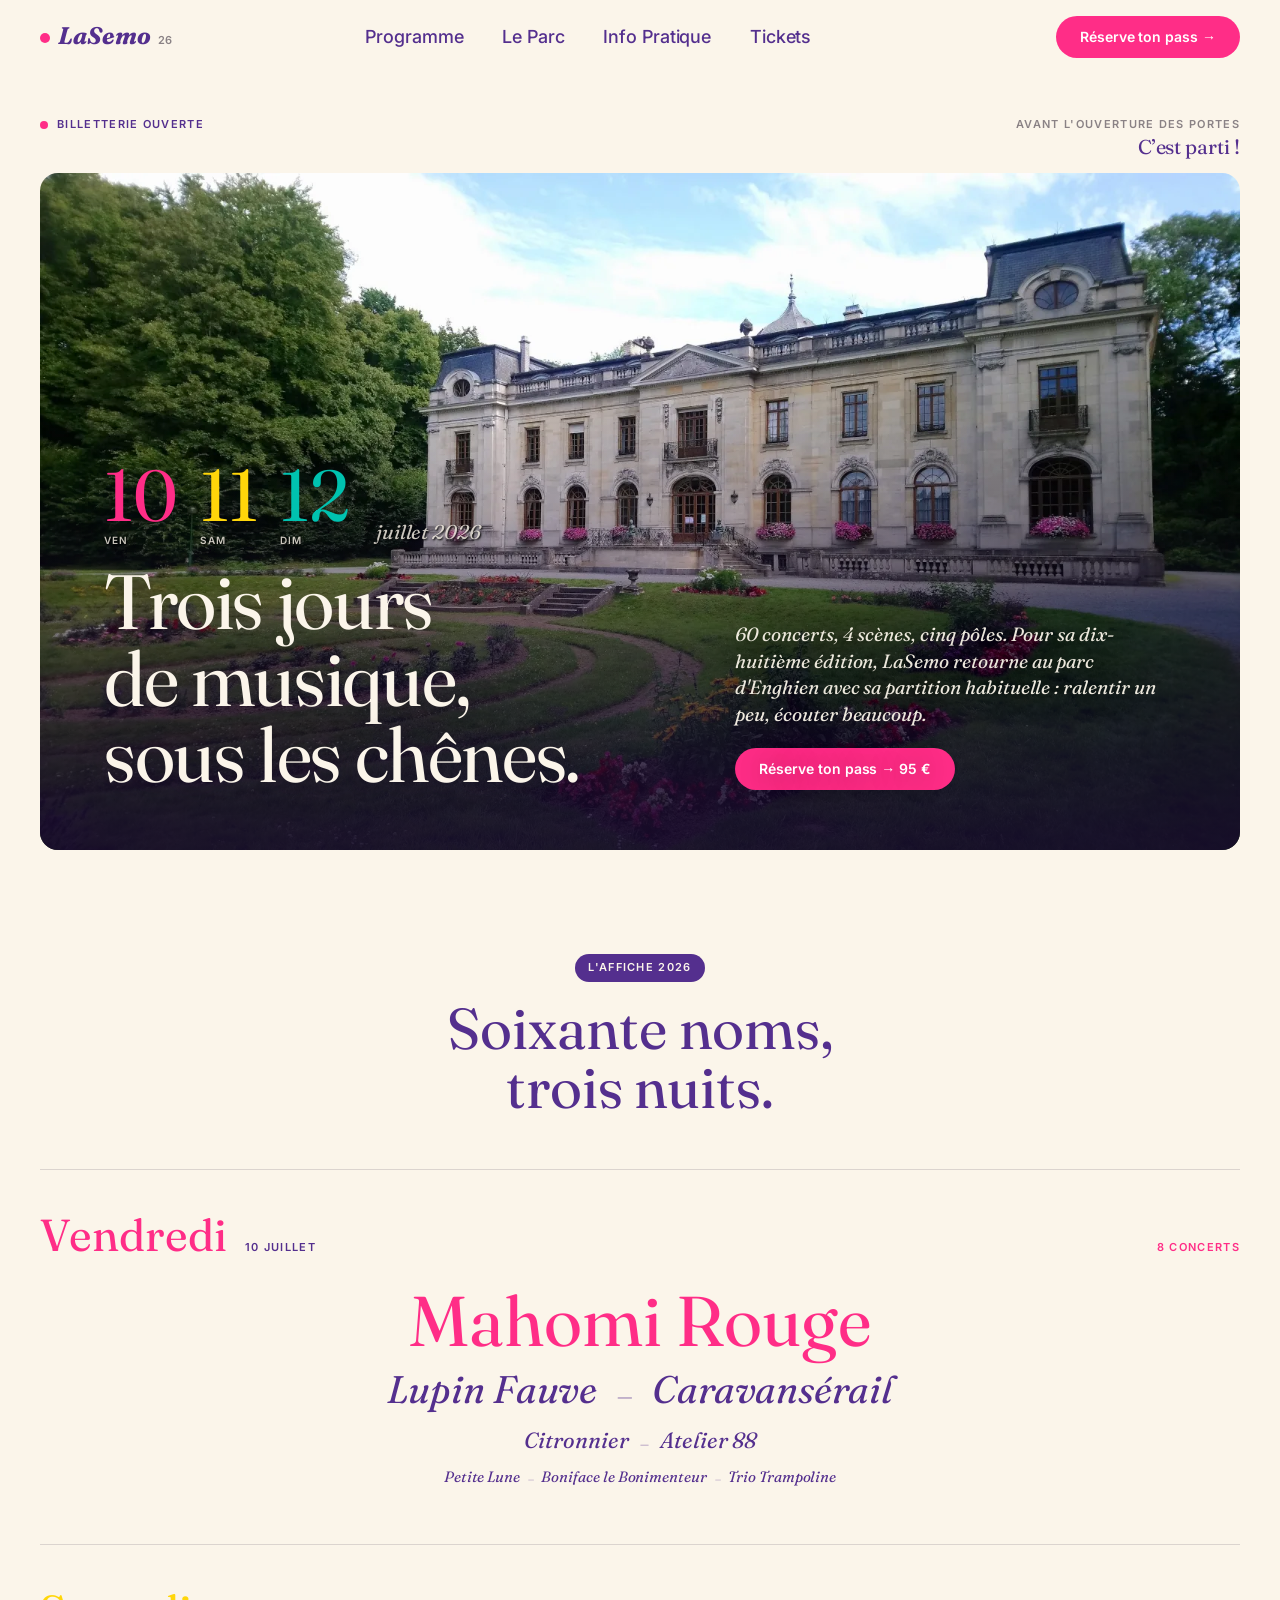
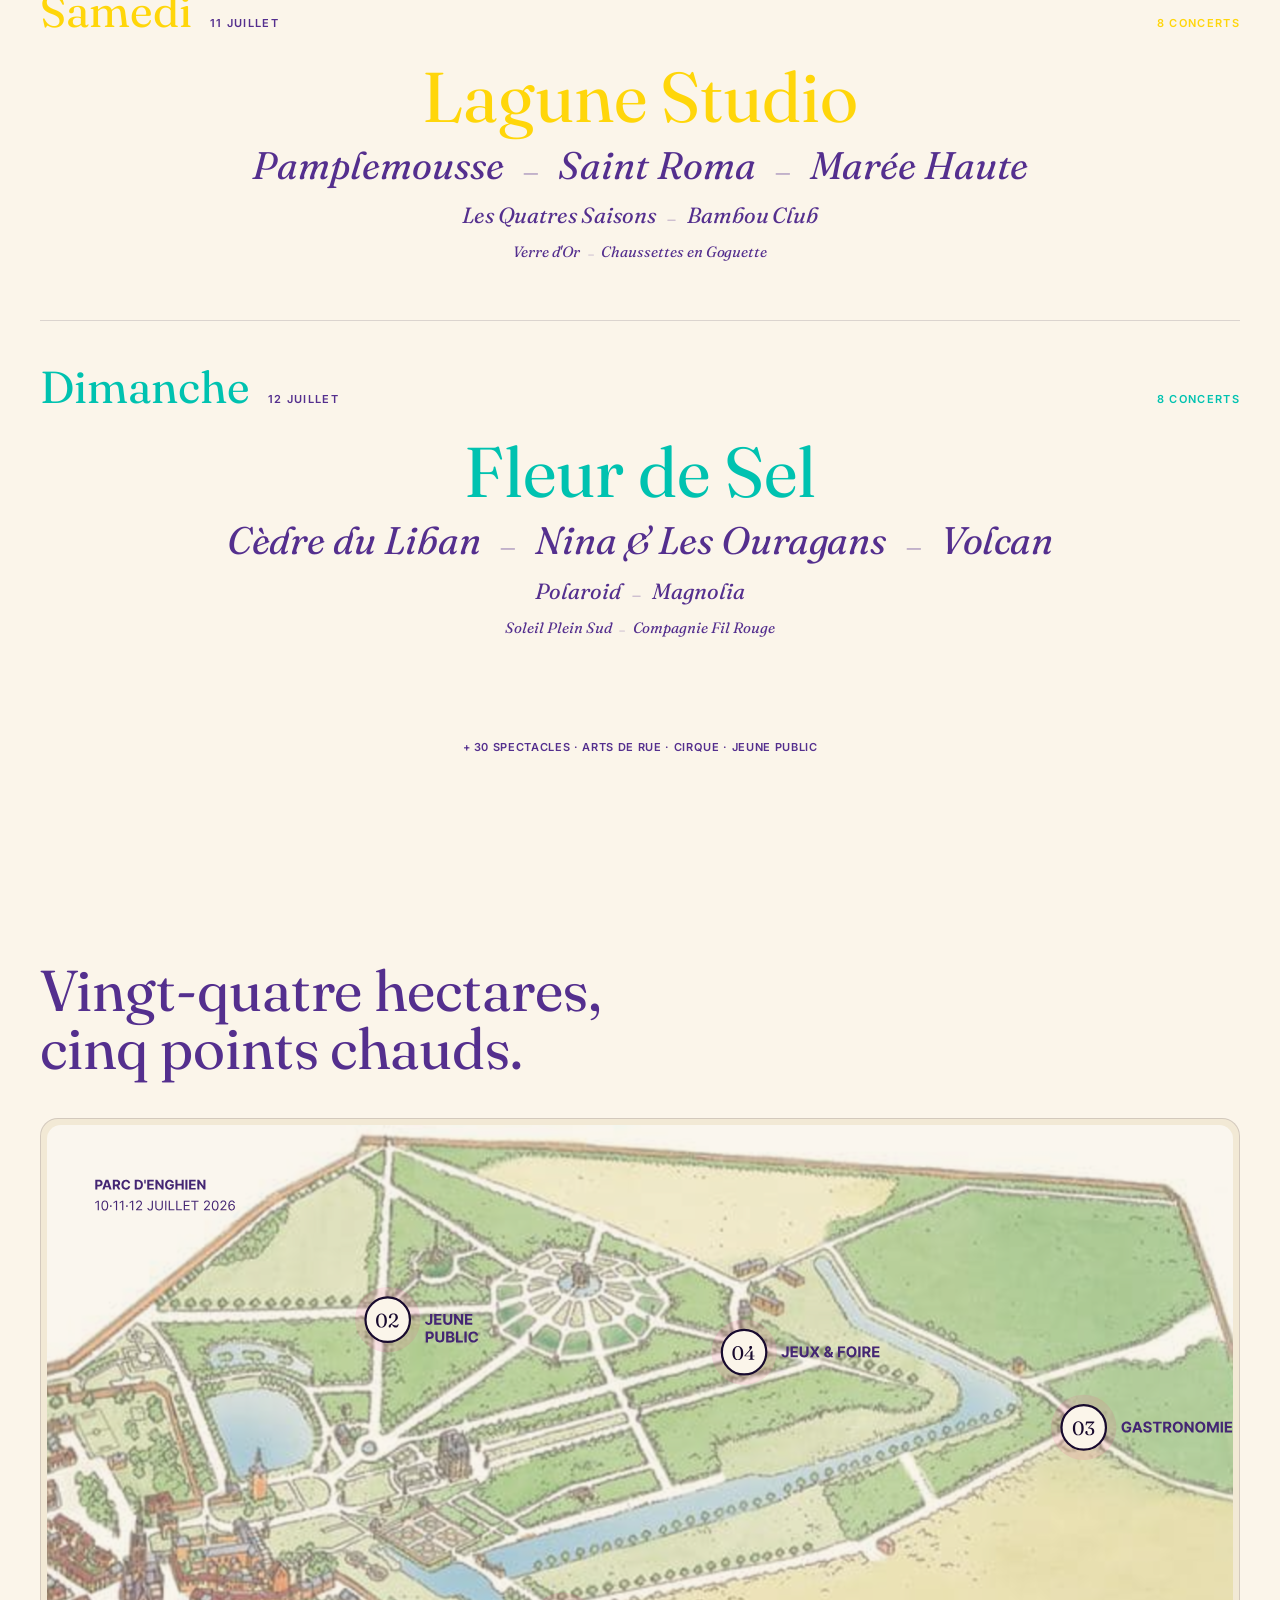
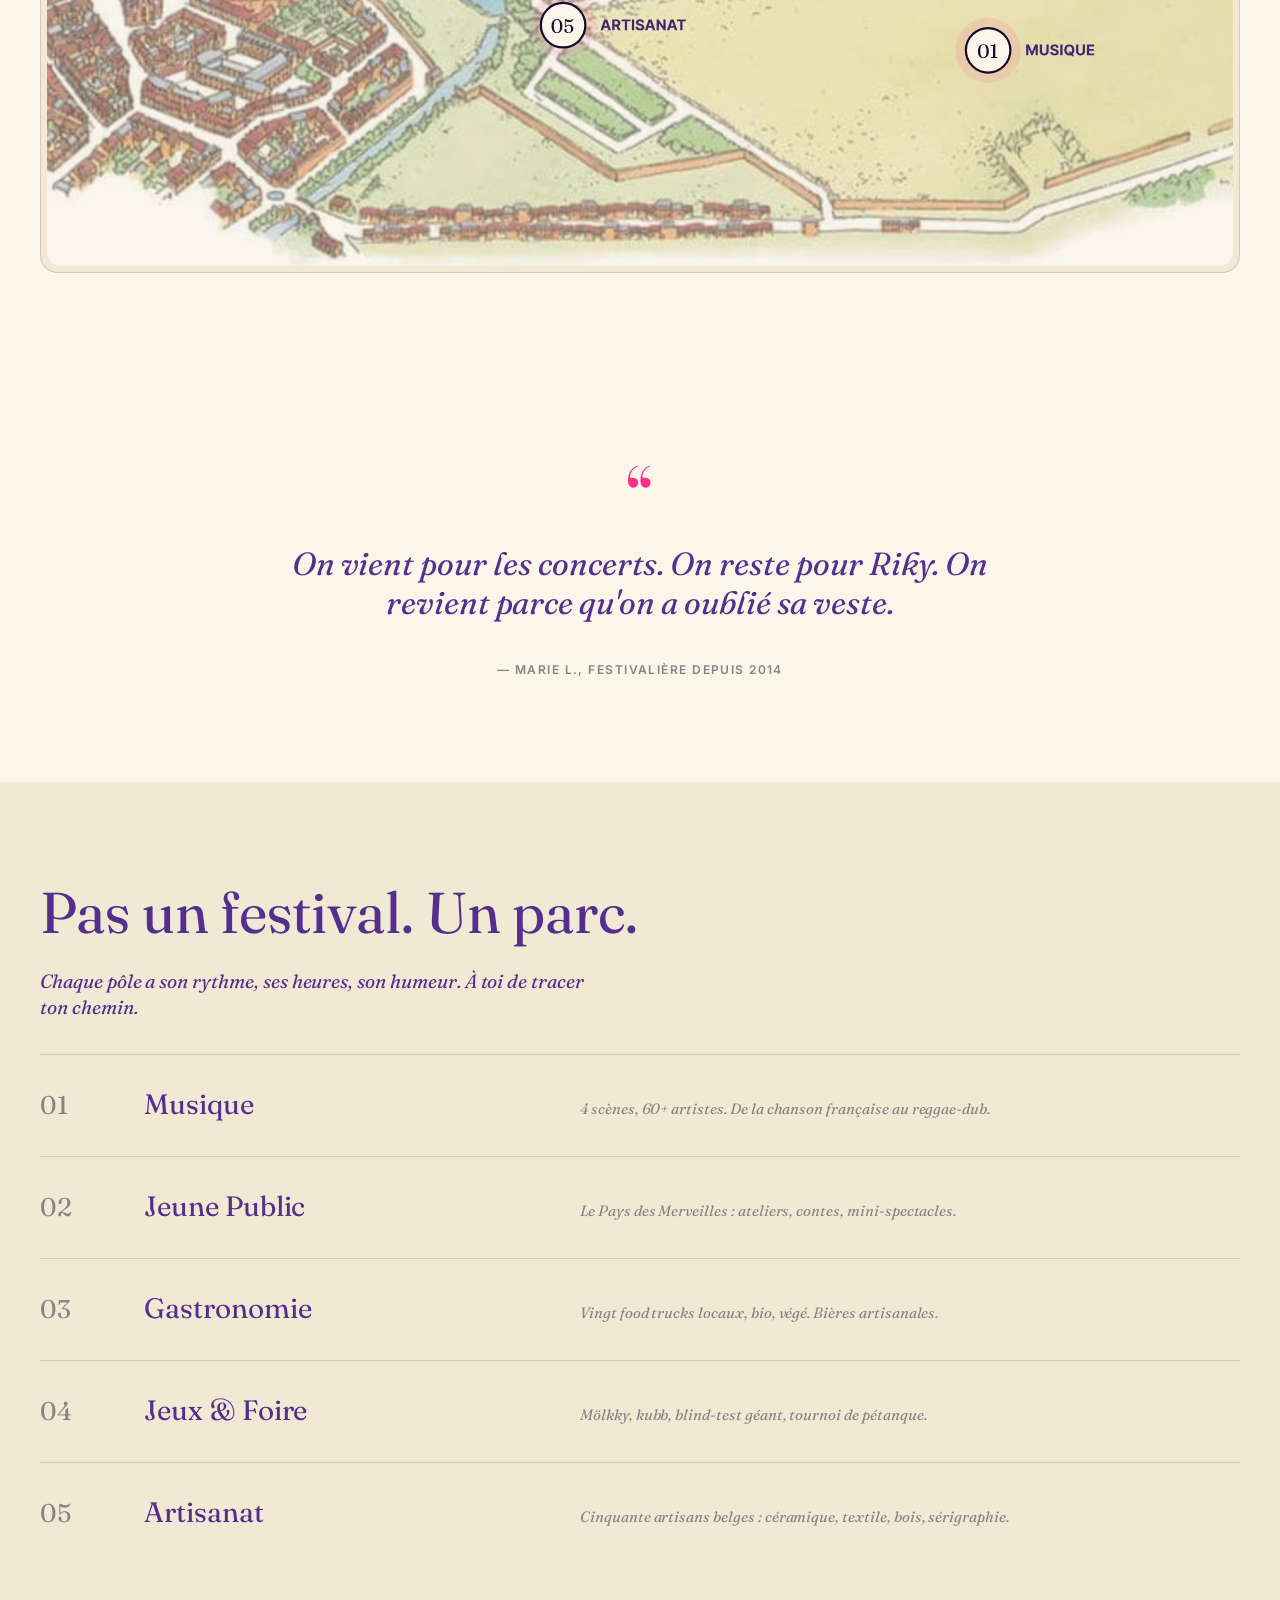
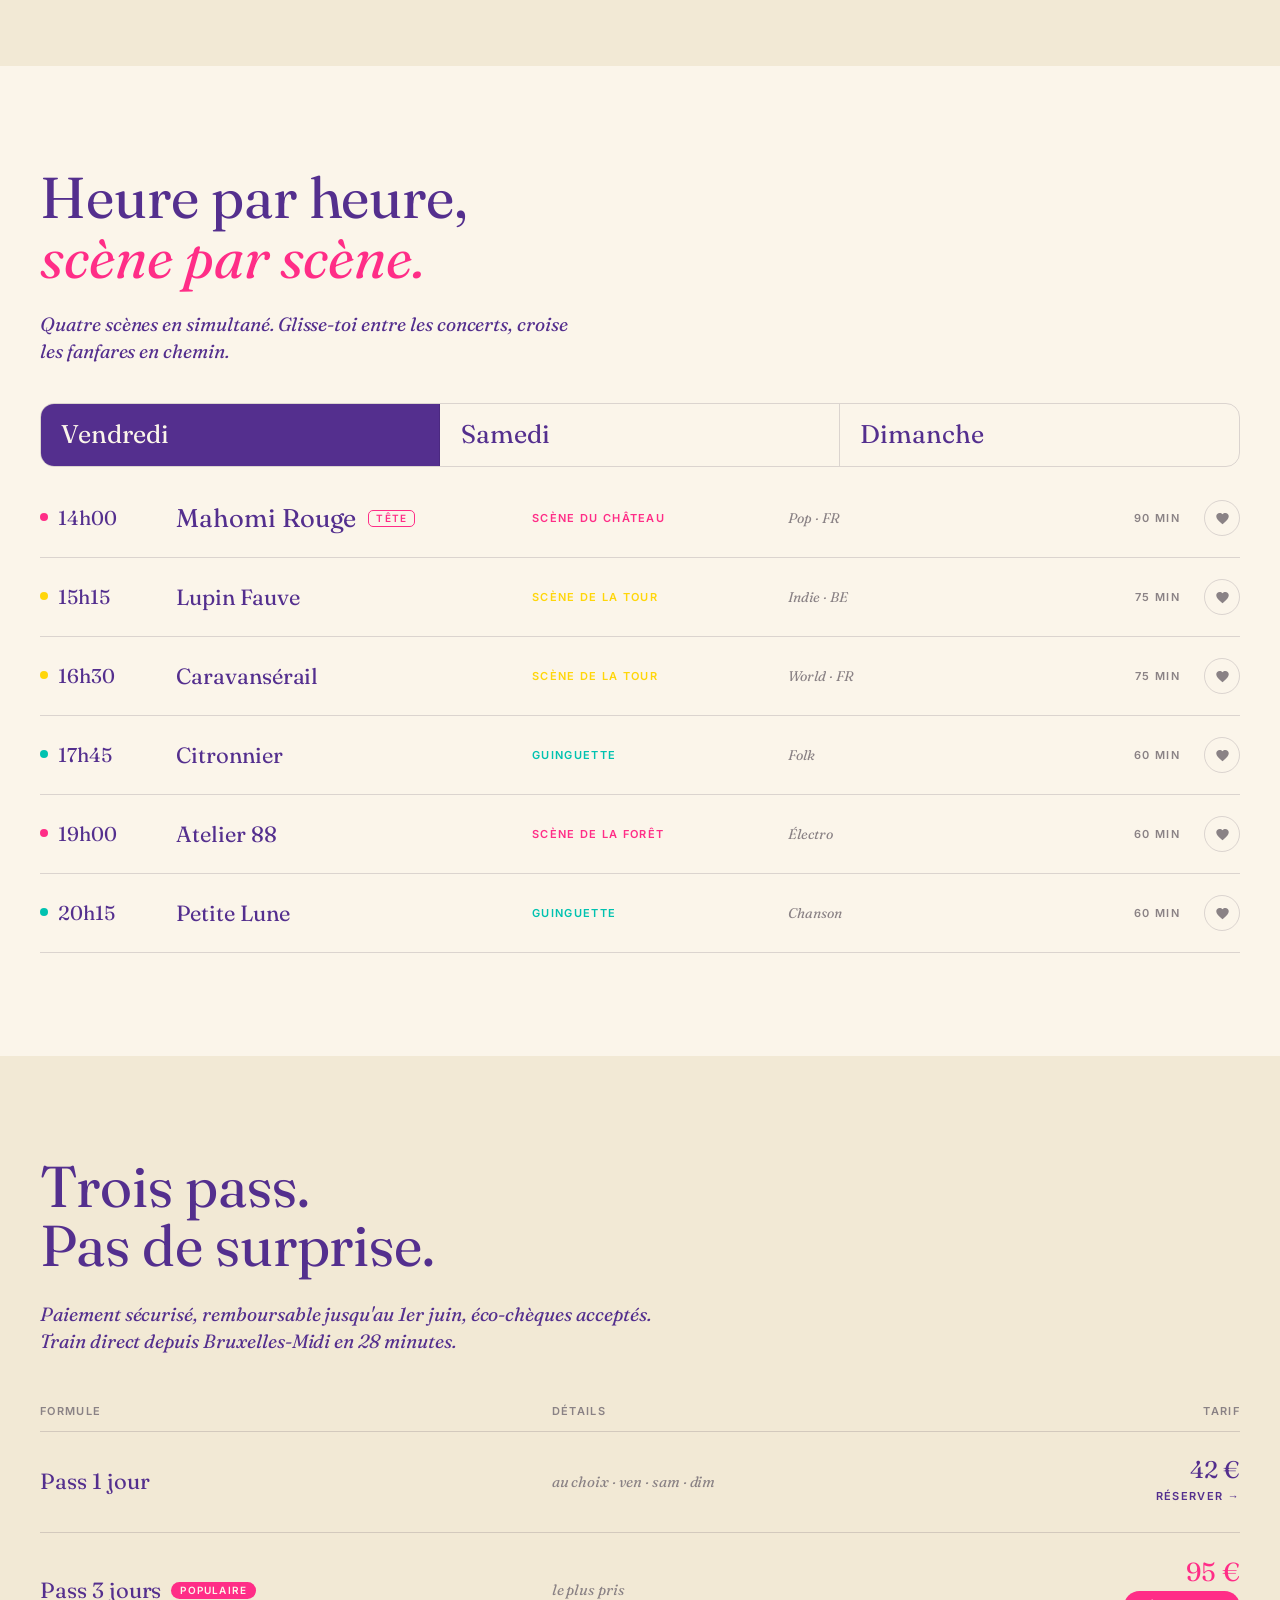
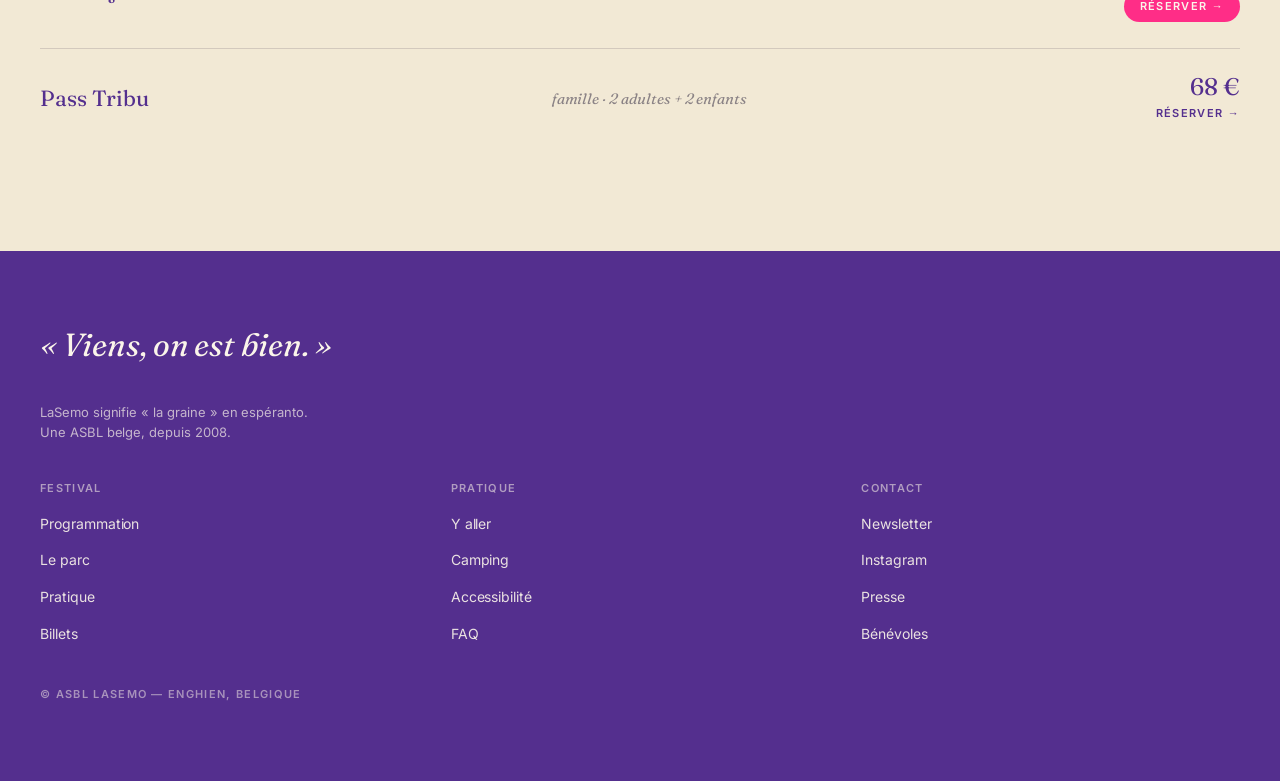
==== commit 94a82d67: "j avais trouvée un bug a 11:50 quel stress" ====
--- a/index.html
+++ b/index.html
@@ -31,7 +31,7 @@
   <link rel="preload" href="assets/fonts/fraunces-normal.woff2" as="font" type="font/woff2" crossorigin>
   <link rel="preload" href="assets/fonts/inter-normal.woff2" as="font" type="font/woff2" crossorigin>
 
-  <link rel="stylesheet" href="css/style.css?v=20">
+  <link rel="stylesheet" href="css/style.css?v=1998">
   <script src="js/main.js?v=10" defer></script>
 </head>
 
--- a/css/style.css
+++ b/css/style.css
@@ -1 +1 @@
-:root{--c-purple: #542f8e;--c-purple-dark: #442673;--c-purple-deep: #180a2e;--c-pink: #ff2d87;--c-teal: #00c2b0;--c-yellow: #ffd60a;--c-cream: #fbf5ea;--c-cream-2: #f2e9d5;--c-grey: #8a8285;--c-white: #ffffff;--c-red: #f92121;--bg: #fbf5ea;--bg-alt: #f2e9d5;--bg-dark: #542f8e;--text: #180a2e;--text-muted: #8a8285;--primary: #542f8e;--accent: #ff2d87;--line: rgba(24, 10, 46, 0.14);--font-display: 'Fraunces', Georgia, 'Times New Roman', serif;--font-sans: 'Inter', -apple-system, BlinkMacSystemFont, 'Segoe UI', Roboto, Helvetica, Arial, sans-serif;--radius: 25px;--radius-card: 18px;--ease: cubic-bezier(.2, .7, .2, 1);--transition: .35s cubic-bezier(.2, .7, .2, 1);--pad-x: clamp(20px, 5vw, 40px);--shadow-soft: 0 18px 50px rgba(24, 10, 46, 0.10)}*{box-sizing:border-box}*::before{box-sizing:border-box}*::after{box-sizing:border-box}*{margin:0}body{min-height:100vh;line-height:1.5}img{display:block;max-width:100%}picture{display:block;max-width:100%}video{display:block;max-width:100%}canvas{display:block;max-width:100%}svg{display:block;max-width:100%}input{font:inherit;color:inherit}button{font:inherit;color:inherit}textarea{font:inherit;color:inherit}select{font:inherit;color:inherit}button{cursor:pointer;background:none;border:0}a{color:inherit;text-decoration:none}h1{font-weight:inherit;line-height:1.05}h2{font-weight:inherit;line-height:1.05}h3{font-weight:inherit;line-height:1.05}h4{font-weight:inherit;line-height:1.05}h5{font-weight:inherit;line-height:1.05}h6{font-weight:inherit;line-height:1.05}:focus{outline:2px solid currentColor;outline-offset:3px}@font-face{font-family:"Fraunces";font-style:normal;font-weight:100 900;font-display:swap;src:url("../assets/fonts/fraunces-normal.woff2") format("woff2")}@font-face{font-family:"Fraunces";font-style:italic;font-weight:100 900;font-display:swap;src:url("../assets/fonts/fraunces-italic.woff2") format("woff2")}@font-face{font-family:"Inter";font-style:normal;font-weight:100 900;font-display:swap;src:url("../assets/fonts/inter-normal.woff2") format("woff2")}body{font-weight:400;line-height:1.6;letter-spacing:-0.003em}.display{font-family:var(--font-display);font-weight:400;line-height:1;letter-spacing:-0.015em}.italic{font-style:italic}.serif{font-family:var(--font-display)}.eyebrow{font-family:var(--font-sans);font-weight:600;font-size:11px;letter-spacing:.12em;text-transform:uppercase;color:var(--text-muted)}a{transition:color var(--transition)}:root{--header-h: 64px}@media(min-width: 1200px){:root{--header-h: 74px}}html{scroll-behavior:smooth}@media(prefers-reduced-motion: reduce){html{scroll-behavior:auto}}body{font-family:var(--font-sans);font-size:16px;color:var(--text);background-color:var(--bg);overflow-x:hidden}::selection{background:var(--accent);color:var(--c-white)}.wrap{width:100%;max-width:calc(1280px + 2*clamp(20px,5vw,40px));margin-inline:auto;padding-inline:clamp(20px,5vw,40px)}.wrap-wide{width:100%;max-width:calc(1920px + 2*clamp(20px,5vw,40px));margin-inline:auto;padding-inline:clamp(20px,5vw,40px)}.skip-link{position:absolute;left:-999px;top:0;z-index:999;padding:12px 18px;background:var(--primary);color:var(--c-white);border-radius:0 0 10px 0}.skip-link:focus{left:0}.visually-hidden{position:absolute !important;width:1px;height:1px;padding:0;margin:-1px;overflow:hidden;clip:rect(0 0 0 0);white-space:nowrap;border:0}@media(prefers-reduced-motion: no-preference){.reveal{opacity:0;transform:translateY(26px);transition:opacity 2s var(--ease),transform 2s var(--ease)}.reveal.is-visible{opacity:1;transform:none}}.site-header{position:sticky;top:0;z-index:100;background:var(--c-cream)}@media(min-width: 1200px){.site-header{background:rgba(251,245,234,.9);backdrop-filter:saturate(140%) blur(10px)}}.site-header-inner{display:flex;align-items:center;gap:16px;min-height:var(--header-h);padding-inline:var(--pad-x)}@media(min-width: 1200px){.site-header-inner{padding-inline:40px}}.logo{display:inline-flex;align-items:baseline;gap:7px;position:relative;padding-left:18px;flex-shrink:0}.logo-dot{position:absolute;left:0;top:52%;transform:translateY(-50%);width:10px;height:10px;border-radius:50%;background:var(--accent)}.logo-name{font-family:var(--font-display);font-style:italic;font-weight:700;font-size:24px;line-height:1;color:var(--primary)}.logo-year{font-family:var(--font-sans);font-weight:600;font-size:11px;color:var(--text-muted)}.nav{display:flex;align-items:center}.nav-list{list-style:none;margin:0;padding:0;display:flex;align-items:center;gap:clamp(24px,3vw,44px);font-family:var(--font-sans);font-weight:500;font-size:18px;color:var(--primary)}.nav-list a{position:relative}.nav-list a:hover{color:var(--accent)}.site-header-cta{margin-left:auto}@media(max-width: 1199.98px){.site-header-cta{display:none}}.nav-toggle{position:relative;width:44px;height:44px;margin-left:auto}.nav-toggle .bar{position:absolute;left:9px;width:26px;height:2px;background:var(--primary);border-radius:2px;transition:transform var(--transition),opacity var(--transition)}.nav-toggle .bar:nth-child(1){top:15px}.nav-toggle .bar:nth-child(2){top:21px}.nav-toggle .bar:nth-child(3){top:27px}.nav-toggle.open .bar:nth-child(1){top:21px;transform:rotate(45deg)}.nav-toggle.open .bar:nth-child(2){opacity:0}.nav-toggle.open .bar:nth-child(3){top:21px;transform:rotate(-45deg)}@media(max-width: 1199.98px){.nav-list{position:fixed;inset:var(--header-h) 0 0 0;flex-direction:column;justify-content:center;gap:28px;padding:40px;font-size:28px;background:var(--c-cream);transform:translateX(100%);transition:transform .4s var(--ease)}.nav-toggle.open~.nav-list{transform:translateX(0)}}@media(min-width: 1200px){.nav{margin-inline:auto clamp(16px,4vw,80px)}.nav-toggle{display:none}}@media(prefers-reduced-motion: no-preference){@keyframes dotPulse{0%,100%{transform:translateY(-50%) scale(1);opacity:1}50%{transform:translateY(-50%) scale(1.22);opacity:.8}}.logo-dot{animation:dotPulse 2.8s ease-in-out infinite}.logo:hover .logo-dot{animation-duration:1s}}.nav-list a{background:linear-gradient(currentColor, currentColor) no-repeat 0 100%/0 1.5px;transition:background-size .35s var(--ease),color var(--transition)}.nav-list a:hover{background-size:100% 1.5px}.nav-list a:focus{background-size:100% 1.5px}.site-footer{background:var(--bg-dark);color:var(--c-cream);padding-block:clamp(48px,6vw,80px)}.site-footer-inner{width:100%;max-width:calc(1280px + 2*clamp(20px,5vw,40px));margin-inline:auto;padding-inline:clamp(20px,5vw,40px);display:grid;gap:clamp(28px,4vw,40px)}.site-footer-brand{font-family:var(--font-display);font-style:italic;font-weight:400;font-size:clamp(28px,2.5vw,44px);line-height:1.05;color:var(--c-cream)}.site-footer-about{font-size:13px;line-height:1.6;color:rgba(251,245,234,.68);max-width:34ch}.site-footer-cols{display:grid;grid-template-columns:repeat(3, 1fr);gap:clamp(16px,3vw,32px)}.site-footer-col h2{font-family:var(--font-sans);font-weight:600;font-size:11px;letter-spacing:.12em;text-transform:uppercase;color:var(--text-muted);color:rgba(251,245,234,.55);margin-bottom:16px}.site-footer-col ul{list-style:none;margin:0;padding:0;display:grid;gap:11px}.site-footer-col a{font-size:14px;color:rgba(251,245,234,.9)}.site-footer-col a:hover{color:var(--accent)}.site-footer-legal{font-family:var(--font-sans);font-weight:600;font-size:11px;letter-spacing:.12em;text-transform:uppercase;color:var(--text-muted);color:rgba(251,245,234,.5)}.site-footer-col a{background:linear-gradient(currentColor, currentColor) no-repeat 0 100%/0 1px;transition:background-size .35s var(--ease),color var(--transition)}.site-footer-col a:hover{background-size:100% 1px}.btn{display:inline-flex;align-items:center;justify-content:center;gap:.5em;font-family:var(--font-sans);font-weight:600;font-size:14px;line-height:1;color:var(--c-white);background:var(--accent);border-radius:var(--radius);padding:14px 24px;white-space:nowrap;transition:transform var(--transition),background-color var(--transition),box-shadow var(--transition)}.btn:hover{background:#ff0973;transform:translateY(-2px);box-shadow:0 10px 24px rgba(255,45,135,.35)}.btn:active{transform:translateY(0);box-shadow:none}.btn-sm{font-size:13px;padding:9px 18px}.btn-ghost{background:rgba(0,0,0,0);color:var(--accent);box-shadow:inset 0 0 0 1.5px currentColor}.btn-ghost:hover{background:var(--accent);color:var(--c-white)}.btn:active{transform:translateY(0) scale(0.97)}.section{padding-block:clamp(56px,8vw,120px)}.section-dark{background:var(--bg-dark);color:var(--c-cream)}.section:empty{display:none}.hero{padding-top:6px}.hero-topbar{display:flex;justify-content:space-between;align-items:flex-start;gap:20px;padding:26px var(--pad-x) 14px}@media(min-width: 1200px){.hero-topbar{padding:36px 40px 16px}}.hero-status{font-family:var(--font-sans);font-weight:600;font-size:11px;letter-spacing:.12em;text-transform:uppercase;color:var(--text-muted);color:var(--primary);display:inline-flex;align-items:center;gap:9px}.hero-status .dot{width:8px;height:8px;border-radius:50%;background:var(--accent)}.hero-countdown{display:none}@media(min-width: 768px){.hero-countdown{display:flex;flex-direction:column;align-items:flex-end;gap:3px}}.hero-countdown-label{font-family:var(--font-sans);font-weight:600;font-size:11px;letter-spacing:.12em;text-transform:uppercase;color:var(--text-muted)}.hero-countdown-value{font-family:var(--font-display);font-size:20px;line-height:1;color:var(--primary)}.hero-media{position:relative;isolation:isolate;margin-inline:var(--pad-x)}@media(min-width: 1200px){.hero-media{margin-inline:40px}}.hero-img{position:absolute;inset:0;z-index:0;width:100%;height:100%;object-fit:cover;border-radius:var(--radius-card)}@media(min-width: 1200px){.hero-img{position:relative;height:auto;aspect-ratio:1840/1039}}.hero-media::after{content:"";position:absolute;inset:0;z-index:1;border-radius:var(--radius-card);pointer-events:none;background:linear-gradient(to top, rgba(24, 10, 46, 0.92) 0%, rgba(24, 10, 46, 0.68) 40%, rgba(24, 10, 46, 0.22) 68%, rgba(24, 10, 46, 0) 92%)}@media(min-width: 1200px){.hero-media::after{background:linear-gradient(to top, rgba(24, 10, 46, 0.86) 2%, rgba(24, 10, 46, 0.55) 30%, rgba(24, 10, 46, 0.12) 50%, rgba(24, 10, 46, 0) 64%)}}.hero-overlay{position:relative;z-index:2;display:flex;flex-direction:column;padding:clamp(150px,26vh,300px) clamp(22px,6vw,36px) clamp(28px,5vw,40px);text-shadow:0 2px 28px rgba(24,10,46,.5)}@media(min-width: 1200px){.hero-overlay{position:absolute;left:0;right:0;bottom:0;flex-direction:row;align-items:flex-end;gap:clamp(32px,4vw,56px);padding:56px 64px;text-shadow:0 2px 28px rgba(24,10,46,.5)}}.hero-headline{max-width:600px}@media(min-width: 1200px){.hero-headline{flex:0 1 700px;max-width:none}}.hero-dates{display:flex;align-items:flex-end;gap:18px;margin-bottom:14px}@media(min-width: 1200px){.hero-dates{gap:22px;margin-bottom:16px}}.hero-date{display:inline-flex;flex-direction:column;align-items:flex-start}.hero-day{font-family:var(--font-display);font-weight:400;line-height:.82;font-size:clamp(46px,12vw,72px)}.hero-day-pink{color:var(--accent)}.hero-day-yellow{color:var(--c-yellow)}.hero-day-teal{color:var(--c-teal)}.hero-dow{font-family:var(--font-sans);font-weight:600;font-size:11px;letter-spacing:.12em;text-transform:uppercase;color:var(--text-muted);font-size:10px;margin-top:7px;color:rgba(251,245,234,.8);text-shadow:1px 1px 2px #000}.hero-month{font-family:var(--font-display);font-style:italic;font-size:20px;color:rgba(251,245,234,.8);margin-left:4px;align-self:flex-end;text-shadow:1px 1px 2px #000}.hero-title{font-family:var(--font-display);font-weight:400;font-size:clamp(40px,10.5vw,96px);line-height:1;letter-spacing:-0.018em;color:var(--c-cream)}@media(min-width: 1200px){.hero-title{font-size:clamp(50px,6vw,112px)}}.hero-aside{max-width:520px;margin-top:20px}@media(min-width: 1200px){.hero-aside{flex:0 1 532px;max-width:none;margin-top:0;padding-bottom:4px}}.hero-lead{font-family:var(--font-display);font-style:italic;font-size:clamp(17px,4.6vw,24px);line-height:1.4;color:rgba(251,245,234,.94);margin-bottom:20px}@media(min-width: 1200px){.hero-lead{font-size:clamp(18px,1.5vw,24px)}}.lineup-kicker{margin-bottom:6px}.lineup-head{text-align:center;margin-bottom:clamp(30px,4vw,60px)}.lineup-tag{display:inline-block;font-family:var(--font-sans);font-weight:600;font-size:11px;letter-spacing:.12em;text-transform:uppercase;color:var(--text-muted);color:var(--c-cream);background:var(--primary);border-radius:var(--radius);padding:5px 13px 6px;margin-bottom:18px}.lineup-title{font-family:var(--font-display);font-weight:400;font-size:clamp(40px,4.5vw,80px);line-height:1.02;color:var(--primary)}.lineup-days{list-style:none;margin:0;padding:0}.day{--day: #542f8e;border-top:1px solid var(--line);padding-top:clamp(26px,3.4vw,49px);padding-bottom:clamp(34px,4.6vw,64px);text-align:center}.day-fri{--day: #ff2d87}.day-sat{--day: #ffd60a}.day-sun{--day: #00c2b0}.day-head{display:flex;align-items:baseline;gap:18px;text-align:left;margin-bottom:clamp(16px,2.2vw,28px)}.day-name{font-family:var(--font-display);font-weight:400;line-height:1;font-size:clamp(36px,3.5vw,64px);color:var(--day)}.day-date{font-family:var(--font-sans);font-weight:600;font-size:11px;letter-spacing:.12em;text-transform:uppercase;color:var(--text-muted);color:var(--primary)}.day-count{font-family:var(--font-sans);font-weight:600;font-size:11px;letter-spacing:.12em;text-transform:uppercase;color:var(--text-muted);color:var(--day);margin-left:auto}.day-headliner{font-family:var(--font-display);font-weight:400;line-height:.98;font-size:clamp(54px,5.5vw,96px);color:var(--day);margin-bottom:clamp(8px,1vw,14px)}.day-tier{font-family:var(--font-display);font-style:italic;font-weight:400;color:var(--primary);line-height:1.12;display:flex;flex-wrap:wrap;justify-content:center;align-items:baseline;gap:.5em}.day-sep{font-style:normal;color:rgba(84,47,142,.68);font-size:.5em}.day-tier-2{font-size:clamp(34px,3vw,52px);margin-bottom:clamp(8px,1.3vw,18px)}.day-tier-3{font-size:clamp(22px,1.5vw,28px);margin-bottom:clamp(8px,1.3vw,18px)}.day-tier-4{font-size:clamp(15px,1vw,17px)}.lineup-more{text-align:center;font-family:var(--font-sans);font-weight:600;font-size:11px;letter-spacing:.12em;text-transform:uppercase;color:var(--text-muted);color:var(--primary);letter-spacing:.06em;margin-top:clamp(28px,3.4vw,48px)}.parc-head{max-width:760px;margin-bottom:clamp(24px,3vw,40px)}.parc-head .eyebrow{margin-bottom:10px}.parc-title{font-family:var(--font-display);font-weight:400;font-size:clamp(40px,4.5vw,80px);line-height:1.02;color:var(--primary)}.parc-map{background:var(--bg-alt);border:1px solid var(--line);border-radius:var(--radius-card);padding:6px;overflow:hidden}.parc-map img{width:100%;height:auto;border-radius:14px}.parc-caption{display:flex;justify-content:space-between;align-items:center;gap:16px;margin-top:16px}.parc-caption-label{font-family:var(--font-sans);font-weight:600;font-size:11px;letter-spacing:.12em;text-transform:uppercase;color:var(--text-muted)}.parc-link{font-family:var(--font-sans);font-weight:600;font-size:11px;letter-spacing:.12em;text-transform:uppercase;color:var(--text-muted);color:var(--primary)}.parc-link:hover{color:var(--accent)}.quote{text-align:center}.quote-inner{max-width:960px;margin-inline:auto;padding-inline:var(--pad-x)}.quote-mark{display:block;font-family:var(--font-display);font-weight:400;font-size:clamp(80px,7vw,120px);line-height:.55;color:var(--accent)}.quote-text{font-family:var(--font-display);font-style:italic;font-weight:400;font-size:clamp(28px,2.5vw,44px);line-height:1.2;color:var(--primary);max-width:760px;margin:clamp(10px,1.5vw,18px) auto clamp(22px,3vw,40px)}.quote-cite{font-family:var(--font-sans);font-weight:600;font-size:11px;letter-spacing:.12em;text-transform:uppercase;color:var(--text-muted);font-size:12px;color:var(--text-muted)}.poles{background:var(--bg-alt)}.poles-head{max-width:840px;margin-bottom:clamp(22px,2.6vw,34px)}.poles-head .eyebrow{margin-bottom:10px}.poles-title{font-family:var(--font-display);font-weight:400;font-size:clamp(40px,4.5vw,80px);line-height:1.02;color:var(--primary)}.poles-intro{font-family:var(--font-display);font-style:italic;font-size:clamp(18px,1.5vw,24px);line-height:1.35;color:var(--primary);max-width:560px;margin-top:clamp(16px,2vw,26px)}.poles-list{list-style:none;margin:0;padding:0}.pole{display:grid;grid-template-columns:auto 1fr;gap:6px 18px;align-items:baseline;border-top:1px solid var(--line);padding-block:clamp(20px,2.4vw,30px)}@media(min-width: 1200px){.pole{grid-template-columns:104px 436px 1fr;gap:0}}.pole-num{font-family:var(--font-display);font-weight:400;font-size:clamp(24px,2vw,32px);color:var(--text-muted)}.pole-name{font-family:var(--font-display);font-weight:400;font-size:clamp(28px,2vw,36px);line-height:1;color:var(--primary)}.pole-desc{font-family:var(--font-display);font-style:italic;font-size:15px;line-height:1.4;color:var(--text-muted);grid-column:1/-1}@media(min-width: 1200px){.pole-desc{grid-column:auto;max-width:44ch}}.practical{background:var(--bg-alt)}.practical-head{max-width:760px;margin-bottom:clamp(26px,3vw,44px)}.practical-head .eyebrow{margin-bottom:10px}.practical-title{font-family:var(--font-display);font-weight:400;font-size:clamp(40px,4.5vw,80px);line-height:1.02;color:var(--primary)}.practical-intro{font-family:var(--font-display);font-style:italic;font-size:clamp(18px,1.5vw,24px);line-height:1.4;color:var(--primary);max-width:640px;margin-top:clamp(16px,2vw,26px)}.pass-row{display:grid;grid-template-columns:1fr auto;column-gap:24px;row-gap:4px;align-items:center;border-top:1px solid var(--line);padding-block:clamp(18px,2.1vw,26px)}@media(min-width: 1200px){.pass-row{grid-template-columns:1.05fr 1fr 200px}}.pass-row-head{display:none;border-top:0;padding-block:10px;font-family:var(--font-sans);font-weight:600;font-size:11px;letter-spacing:.12em;text-transform:uppercase;color:var(--text-muted);color:var(--text-muted)}@media(min-width: 1200px){.pass-row-head{display:grid}}.pass-row-head span:last-child{text-align:right}.pass-name{font-family:var(--font-display);font-weight:400;font-size:clamp(22px,1.5vw,28px);line-height:1.05;color:var(--primary);display:flex;align-items:center;flex-wrap:wrap;gap:10px}.pass-detail{grid-column:1;font-family:var(--font-display);font-style:italic;font-size:15px;color:var(--text-muted)}@media(min-width: 1200px){.pass-detail{grid-column:2}}.pass-tarif{grid-column:2;grid-row:1/span 2;display:flex;flex-direction:column;align-items:flex-end;gap:6px}@media(min-width: 1200px){.pass-tarif{grid-column:3;grid-row:auto}}.pass-price{font-family:var(--font-display);font-weight:400;font-size:clamp(24px,1.5vw,28px);line-height:1;color:var(--primary)}.pass-cta{font-family:var(--font-sans);font-weight:600;font-size:11px;letter-spacing:.12em;text-transform:uppercase;color:var(--text-muted);color:var(--primary)}.pass-cta:hover{color:var(--accent)}.pass-badge{font-family:var(--font-sans);font-weight:600;font-size:11px;letter-spacing:.12em;text-transform:uppercase;color:var(--text-muted);font-size:10px;color:var(--c-cream);background:var(--accent);border-radius:var(--radius);padding:3px 9px}.pass-row-featured .pass-price{color:var(--accent);font-size:clamp(26px,2vw,32px)}.pass-row-featured .pass-cta-btn{color:var(--c-cream);background:var(--accent);border-radius:var(--radius);padding:7px 16px}.pass-row-featured .pass-cta-btn:hover{color:var(--c-cream);filter:brightness(0.94)}.sched-head{max-width:760px;margin-bottom:clamp(26px,3vw,44px)}.sched-head .eyebrow{margin-bottom:10px}.sched-title{font-family:var(--font-display);font-weight:400;font-size:clamp(40px,4.5vw,80px);line-height:1.04;color:var(--primary)}.ink-pink{color:var(--accent);font-style:italic}.sched-intro{font-family:var(--font-display);font-style:italic;font-size:clamp(18px,1.5vw,24px);line-height:1.4;color:var(--primary);max-width:540px;margin-top:clamp(14px,1.8vw,24px)}.sched-radio{position:absolute;width:1px;height:1px;opacity:0;pointer-events:none}.sched-tabs{display:grid;grid-template-columns:repeat(3, 1fr);border:1px solid var(--line);border-radius:14px;overflow:hidden;margin-bottom:clamp(8px,1vw,14px)}.sched-tab{display:flex;flex-direction:column;gap:8px;padding:clamp(14px,1.4vw,20px) clamp(16px,1.6vw,24px);cursor:pointer;border-right:1px solid var(--line);transition:background-color var(--transition)}.sched-tab:last-child{border-right:0}.sched-tab:hover{background:rgba(84,47,142,.04)}.sched-tab-day{font-family:var(--font-display);font-size:clamp(22px,2vw,30px);line-height:1;color:var(--primary)}.sched-tab-meta{font-family:var(--font-sans);font-weight:600;font-size:11px;letter-spacing:.12em;text-transform:uppercase;color:var(--text-muted);font-size:10px;display:flex;align-items:center;gap:7px}.sched-tab-meta .dot{width:7px;height:7px;border-radius:50%}.sched-tab-ven .dot{background:var(--accent)}.sched-tab-sam .dot{background:var(--c-yellow)}.sched-tab-dim .dot{background:var(--c-teal)}#sd-ven:checked~.sched-tabs .sched-tab-ven{background:var(--primary)}#sd-ven:checked~.sched-tabs .sched-tab-ven .sched-tab-day{color:var(--c-cream)}#sd-ven:checked~.sched-tabs .sched-tab-ven .sched-tab-meta{color:rgba(251,245,234,.82)}#sd-sam:checked~.sched-tabs .sched-tab-sam{background:var(--primary)}#sd-sam:checked~.sched-tabs .sched-tab-sam .sched-tab-day{color:var(--c-cream)}#sd-sam:checked~.sched-tabs .sched-tab-sam .sched-tab-meta{color:rgba(251,245,234,.82)}#sd-dim:checked~.sched-tabs .sched-tab-dim{background:var(--primary)}#sd-dim:checked~.sched-tabs .sched-tab-dim .sched-tab-day{color:var(--c-cream)}#sd-dim:checked~.sched-tabs .sched-tab-dim .sched-tab-meta{color:rgba(251,245,234,.82)}.sched-radio:focus~.sched-tabs .sched-tab{outline:2px solid var(--primary);outline-offset:-2px}.sched-panel{list-style:none;margin:0;padding:0;display:none}#sd-ven:checked~.sched-panels #panel-ven{display:block}#sd-sam:checked~.sched-panels #panel-sam{display:block}#sd-dim:checked~.sched-panels #panel-dim{display:block}.slot{--stage: #542f8e;position:relative;display:flex;flex-wrap:wrap;align-items:baseline;gap:4px 12px;padding-block:clamp(15px,1.7vw,21px);padding-right:46px;border-bottom:1px solid var(--line)}@media(min-width: 1200px){.slot{display:grid;grid-template-columns:120px 340px 240px 1fr auto 44px;gap:0 16px;align-items:center;position:static;padding-right:0}}@media(max-width: 1199.98px){.slot-time{order:1}.slot-act{order:2;flex:1 1 auto}.slot-stage{order:3;flex-basis:100%}.slot-genre{order:4}.slot-dur{order:5;margin-left:auto}.slot-fav{position:absolute;top:13px;right:0}}.slot-chateau{--stage: #ff2d87}.slot-tour{--stage: #ffd60a}.slot-guinguette{--stage: #00c2b0}.slot-foret{--stage: #ff2d87}.slot-time{position:relative;padding-left:18px;font-family:var(--font-display);font-size:clamp(20px,1.5vw,26px);color:var(--primary)}.slot-time::before{content:"";position:absolute;left:0;top:.52em;width:8px;height:8px;border-radius:50%;background:var(--stage)}.slot-act{font-family:var(--font-display);font-size:clamp(22px,1.5vw,26px);line-height:1.05;color:var(--primary);display:flex;align-items:center;gap:12px;flex-wrap:wrap;transition:color var(--transition);text-decoration:none}a.slot-act:hover{color:var(--accent)}a.slot-act:focus{color:var(--accent)}.slot-head .slot-act{font-size:clamp(26px,2vw,32px)}.slot-tete{font-family:var(--font-sans);font-weight:600;font-size:11px;letter-spacing:.12em;text-transform:uppercase;color:var(--text-muted);font-size:10px;color:var(--accent);border:1px solid var(--accent);border-radius:5px;padding:2px 7px}.slot-stage{font-family:var(--font-sans);font-weight:600;font-size:11px;letter-spacing:.12em;text-transform:uppercase;color:var(--text-muted);font-size:11px;color:var(--stage)}.slot-genre{font-family:var(--font-display);font-style:italic;font-size:14px;color:var(--text-muted)}.slot-dur{font-family:var(--font-sans);font-weight:600;font-size:11px;letter-spacing:.12em;text-transform:uppercase;color:var(--text-muted);font-size:11px;color:var(--text-muted)}.slot-fav{width:36px;height:36px;border-radius:50%;border:1px solid var(--line);display:grid;place-items:center;justify-self:end;transition:border-color var(--transition)}.slot-fav::before{content:"";width:15px;height:15px;background:var(--text-muted);-webkit-mask:url("data:image/svg+xml,%3Csvg xmlns='http://www.w3.org/2000/svg' viewBox='0 0 24 24'%3E%3Cpath d='M12 21.35l-1.45-1.32C5.4 15.36 2 12.28 2 8.5 2 5.42 4.42 3 7.5 3c1.74 0 3.41.81 4.5 2.09C13.09 3.81 14.76 3 16.5 3 19.58 3 22 5.42 22 8.5c0 3.78-3.4 6.86-8.55 11.54L12 21.35z'/%3E%3C/svg%3E") center/contain no-repeat;mask:url("data:image/svg+xml,%3Csvg xmlns='http://www.w3.org/2000/svg' viewBox='0 0 24 24'%3E%3Cpath d='M12 21.35l-1.45-1.32C5.4 15.36 2 12.28 2 8.5 2 5.42 4.42 3 7.5 3c1.74 0 3.41.81 4.5 2.09C13.09 3.81 14.76 3 16.5 3 19.58 3 22 5.42 22 8.5c0 3.78-3.4 6.86-8.55 11.54L12 21.35z'/%3E%3C/svg%3E") center/contain no-repeat;transition:background-color var(--transition)}.slot-fav:hover{border-color:var(--accent)}.slot-fav:hover::before{background:var(--accent)}.slot-fav[aria-pressed=true]::before{background:var(--accent)}.sched{background:var(--bg)}@media(prefers-reduced-motion: no-preference){@keyframes heartPop{0%{transform:scale(1)}45%{transform:scale(1.4)}100%{transform:scale(1)}}.slot-fav[aria-pressed=true]{animation:heartPop .4s var(--ease)}}.slot-act{transition:color var(--transition),transform var(--transition)}a.slot-act:hover{transform:translateX(4px)}.site-header-sub .site-header-inner{justify-content:flex-start}.subbar{border-bottom:1px solid var(--line);background:var(--bg)}.subbar .wrap{padding-block:16px}.subbar-back{font-family:var(--font-sans);font-weight:600;font-size:11px;letter-spacing:.12em;text-transform:uppercase;color:var(--text-muted);color:var(--primary)}.subbar-back:hover{color:var(--accent)}.tk-hero{padding-block:clamp(40px,5vw,76px) clamp(26px,3vw,44px)}.tk-hero-inner{display:grid;gap:24px}@media(min-width: 1200px){.tk-hero-inner{grid-template-columns:1fr 1fr;align-items:start}}.tk-hero-title{font-family:var(--font-display);font-weight:400;font-size:clamp(60px,7vw,130px);line-height:.94;letter-spacing:-0.02em;color:var(--primary)}.tk-hero-intro{font-family:var(--font-display);font-style:italic;font-size:clamp(18px,1.5vw,22px);line-height:1.45;color:var(--text-muted);max-width:46ch}@media(min-width: 1200px){.tk-hero-intro{padding-top:16px}}.tk-pass{padding-top:0}.tickets{border:0;padding:0;margin:0}.ticket{position:relative;display:flex;flex-wrap:wrap;align-items:center;gap:4px 14px;padding:clamp(15px,1.7vw,21px) 8px;border-top:1px solid var(--line);cursor:pointer;transition:background-color var(--transition)}.ticket:last-child{border-bottom:1px solid var(--line)}.ticket:hover{background:rgba(84,47,142,.03)}@media(min-width: 1200px){.ticket{display:grid;grid-template-columns:36px minmax(180px, 300px) 1fr auto auto;flex-wrap:nowrap;align-items:center;gap:0 16px}}@media(max-width: 1199.98px){.ticket-radio{order:0}.ticket-name{order:1}.ticket-price{order:2;margin-left:auto}.ticket-detail{order:3;flex-basis:100%;padding-left:34px}.ticket-unit{display:none}}.ticket-input{position:absolute;opacity:0;width:1px;height:1px}.ticket-radio{width:20px;height:20px;border-radius:50%;border:1.5px solid rgba(84,47,142,.4);display:grid;place-items:center}.ticket-radio::after{content:"";width:10px;height:10px;border-radius:50%;background:var(--accent);transform:scale(0);transition:transform var(--transition)}.ticket-input:checked~.ticket-radio{border-color:var(--accent)}.ticket-input:checked~.ticket-radio::after{transform:scale(1)}.ticket-input:focus~.ticket-radio{outline:2px solid var(--primary);outline-offset:2px}.ticket-name{font-family:var(--font-display);font-size:clamp(20px,1.5vw,24px);color:var(--primary);display:flex;align-items:center;gap:10px;flex-wrap:wrap}.ticket-badge{font-family:var(--font-sans);font-weight:600;font-size:11px;letter-spacing:.12em;text-transform:uppercase;color:var(--text-muted);font-size:10px;color:var(--accent)}.ticket-detail{font-family:var(--font-display);font-style:italic;font-size:14px;color:var(--text-muted);grid-column:2/-1}@media(min-width: 1200px){.ticket-detail{grid-column:auto}}.ticket-unit{font-family:var(--font-sans);font-weight:600;font-size:11px;letter-spacing:.12em;text-transform:uppercase;color:var(--text-muted);font-size:11px;color:var(--text-muted);display:none}@media(min-width: 1200px){.ticket-unit{display:block}}.ticket-price{font-family:var(--font-display);font-size:clamp(22px,1.5vw,28px);color:var(--primary);justify-self:end}.ticket-featured .ticket-price{color:var(--accent)}.tk-extra{background:var(--bg-alt)}.tk-extra-head{max-width:640px;margin-bottom:clamp(22px,2.6vw,36px)}.tk-extra-title{font-family:var(--font-display);font-weight:400;font-size:clamp(40px,4.5vw,80px);line-height:1.02;color:var(--primary)}.tk-extra-intro{font-family:var(--font-display);font-style:italic;font-size:clamp(18px,1.5vw,24px);line-height:1.4;color:var(--primary);margin-top:clamp(14px,1.6vw,22px);max-width:52ch}.options{list-style:none;margin:0;padding:0;display:grid;gap:0 clamp(28px,4vw,64px)}@media(min-width: 1200px){.options{grid-template-columns:1fr 1fr}}.option{border-top:1px solid var(--line);padding-block:clamp(16px,2vw,24px)}.option-row{display:flex;align-items:center;gap:12px;cursor:pointer;position:relative}.option-check{position:absolute;opacity:0;width:1px;height:1px}.option-box{width:18px;height:18px;border-radius:5px;border:1.5px solid rgba(84,47,142,.4);flex:0 0 auto;transition:background-color var(--transition),border-color var(--transition)}.option-check:checked~.option-box{background:var(--accent);border-color:var(--accent)}.option-check:focus~.option-box{outline:2px solid var(--primary);outline-offset:2px}.option-name{font-family:var(--font-display);font-size:clamp(20px,1.5vw,26px);color:var(--primary)}.option-price{font-family:var(--font-display);font-size:clamp(20px,1.5vw,26px);color:var(--primary);margin-left:auto}.option-detail{font-family:var(--font-display);font-style:italic;font-size:15px;color:var(--text-muted);margin-top:8px;max-width:42ch}.option-unit{font-family:var(--font-sans);font-weight:600;font-size:11px;letter-spacing:.12em;text-transform:uppercase;color:var(--text-muted);font-size:10px;color:var(--text-muted);margin-top:4px;display:inline-block}.cart{margin-top:clamp(32px,4vw,56px);border:1px solid var(--line);border-radius:var(--radius-card);background:var(--bg);padding:clamp(20px,2.4vw,32px)}.cart-label{font-family:var(--font-sans);font-weight:600;font-size:11px;letter-spacing:.12em;text-transform:uppercase;color:var(--text-muted);color:var(--accent);text-align:center;margin-bottom:16px}.cart-head{display:flex;justify-content:space-between;align-items:center;padding-bottom:16px;border-bottom:1px solid var(--line)}.cart-item-name{font-family:var(--font-display);font-size:clamp(20px,1.5vw,22px);color:var(--primary)}.cart-item-meta{font-family:var(--font-display);font-style:italic;font-size:13px;color:var(--text-muted)}.cart-qty{display:flex;align-items:center;gap:16px}.cart-qty-btn{width:28px;height:28px;border-radius:50%;border:1px solid var(--line);color:var(--primary);font-family:var(--font-display);font-size:16px;line-height:1;transition:border-color var(--transition),color var(--transition)}.cart-qty-btn:hover{border-color:var(--accent);color:var(--accent)}.cart-qty-val{font-family:var(--font-display);font-size:18px;color:var(--primary);min-width:1.4ch;text-align:center}.cart-line{display:flex;justify-content:space-between;font-size:13px;color:var(--primary);padding:16px 0 4px}.cart-line [data-line-total]{color:var(--text-muted)}.cart-note{font-family:var(--font-display);font-style:italic;font-size:13px;color:var(--text-muted);padding-bottom:16px;border-bottom:1px solid var(--line)}.cart-total{display:flex;justify-content:space-between;align-items:baseline;padding:16px 0 20px}.cart-total-label{font-family:var(--font-sans);font-weight:600;font-size:11px;letter-spacing:.12em;text-transform:uppercase;color:var(--text-muted)}.cart-total-val{font-family:var(--font-display);font-size:clamp(36px,3vw,48px);color:var(--primary);line-height:1}.cart-cta{width:100%;background:var(--primary)}.cart-cta:hover{background:var(--c-purple-dark);box-shadow:0 10px 24px rgba(84,47,142,.3)}.page-light{background:var(--c-white)}.ar-hero{padding-top:clamp(16px,2vw,24px)}.ar-hero-media{margin-inline:auto}.ar-hero-media img{width:100%;height:auto;border-radius:var(--radius-card);aspect-ratio:1840/560;object-fit:cover;object-position:center 30%}@media(max-width: 767.98px){.ar-hero-media img{aspect-ratio:4/3}}.ar-hero-caption{font-family:var(--font-display);font-style:italic;font-size:12px;color:var(--text-muted);margin-top:12px}.ar-hero-head{margin-top:clamp(28px,4vw,56px)}.ar-hero-title{font-family:var(--font-display);font-weight:400;font-size:clamp(64px,7.5vw,140px);line-height:.92;letter-spacing:-0.02em;color:var(--primary)}.ar-meta{display:grid;gap:20px 32px;margin:clamp(24px,3vw,40px) 0 0;grid-template-columns:repeat(2, 1fr)}@media(min-width: 768px){.ar-meta{grid-template-columns:repeat(4, 1fr)}}.ar-meta-cell dt{font-family:var(--font-sans);font-weight:600;font-size:11px;letter-spacing:.12em;text-transform:uppercase;color:var(--text-muted);margin-bottom:8px}.ar-meta-cell dd{font-family:var(--font-display);font-size:clamp(18px,1.5vw,22px);color:var(--primary);margin:0}.ar-body-grid{display:grid;gap:clamp(36px,5vw,80px)}@media(min-width: 1200px){.ar-body-grid{grid-template-columns:1fr 380px;align-items:start}}.ar-bio>p{font-family:var(--font-display);color:var(--primary);margin-bottom:22px}.ar-bio-lead{font-style:italic;font-size:clamp(20px,1.5vw,26px);line-height:1.4}.ar-bio>p:not(.ar-bio-lead):not(.eyebrow){font-size:17px;line-height:1.6;color:rgba(84,47,142,.85)}.ar-bio-presskick{margin:clamp(20px,3vw,36px) 0 18px}.ar-press blockquote{margin:0 0 18px;padding-left:16px;border-left:2px solid var(--line)}.ar-press blockquote p{font-family:var(--font-display);font-style:italic;font-size:clamp(20px,1.5vw,26px);color:var(--primary);margin-bottom:6px}.ar-press blockquote cite{font-family:var(--font-sans);font-weight:600;font-size:11px;letter-spacing:.12em;text-transform:uppercase;color:var(--text-muted);font-style:normal}.ar-album{background:var(--bg-alt);border-radius:var(--radius-card);padding:clamp(20px,2vw,28px)}.ar-album .eyebrow{margin-bottom:10px}.ar-album-title{font-family:var(--font-display);font-weight:400;font-size:clamp(24px,1.5vw,28px);color:var(--primary)}.ar-album-meta{font-family:var(--font-display);font-style:italic;font-size:14px;color:var(--text-muted);margin:4px 0 18px}.tracklist{list-style:none;margin:0;padding:0}.tracklist li{display:grid;grid-template-columns:auto 1fr auto auto;align-items:center;gap:12px;padding:10px 0;border-top:1px solid var(--line)}.tracklist-n{font-family:var(--font-sans);font-weight:600;font-size:11px;letter-spacing:.12em;text-transform:uppercase;color:var(--text-muted);color:var(--text-muted)}.tracklist-t{font-family:var(--font-display);font-size:14px;color:var(--primary);display:flex;align-items:center;gap:8px}.tracklist-single{font-family:var(--font-sans);font-weight:600;font-size:11px;letter-spacing:.12em;text-transform:uppercase;color:var(--text-muted);font-size:9px;color:var(--accent)}.tracklist-d{font-family:var(--font-sans);font-weight:600;font-size:11px;letter-spacing:.12em;text-transform:uppercase;color:var(--text-muted);color:var(--text-muted)}.tracklist-play{color:var(--primary);font-size:9px}.ar-album-link{font-family:var(--font-sans);font-weight:600;font-size:11px;letter-spacing:.12em;text-transform:uppercase;color:var(--text-muted);color:var(--primary);display:inline-block;margin-top:16px}.ar-album-link:hover{color:var(--accent)}.ar-cta{background:var(--bg-alt);padding-block:clamp(40px,5vw,72px)}.ar-cta-inner{display:grid;gap:24px;align-items:center}@media(min-width: 768px){.ar-cta-inner{grid-template-columns:1fr auto}}.ar-cta-title{font-family:var(--font-display);font-weight:400;font-size:clamp(34px,3vw,56px);line-height:1.02;color:var(--primary)}.ar-cta-buy{display:flex;align-items:center;gap:clamp(16px,2vw,28px);flex-wrap:wrap}.ar-cta-label{font-family:var(--font-sans);font-weight:600;font-size:11px;letter-spacing:.12em;text-transform:uppercase;color:var(--text-muted)}.ar-cta-price{font-family:var(--font-display);font-size:clamp(40px,3.5vw,64px);line-height:1;color:var(--accent)}.ar-more-head{margin-bottom:clamp(24px,3vw,40px)}.ar-more-head .eyebrow{margin-bottom:10px}.ar-more-title{font-family:var(--font-display);font-weight:400;font-size:clamp(40px,4.5vw,80px);line-height:1.02;color:var(--primary)}.ar-more-intro{font-family:var(--font-display);font-style:italic;font-size:clamp(18px,1.5vw,24px);color:var(--primary);margin-top:14px}.cards{list-style:none;margin:0;padding:0;display:grid;gap:clamp(20px,2.4vw,34px);grid-template-columns:repeat(2, 1fr)}@media(min-width: 1200px){.cards{grid-template-columns:repeat(4, 1fr)}}.card-media{display:block;overflow:hidden;border-radius:var(--radius-card);aspect-ratio:302/378}.card-media img{width:100%;height:100%;object-fit:cover;transition:transform .5s var(--ease)}.card a:hover .card-media img{transform:scale(1.04)}.card-day{font-family:var(--font-sans);font-weight:600;font-size:11px;letter-spacing:.12em;text-transform:uppercase;color:var(--text-muted);display:block;margin-top:14px}.card-name{font-family:var(--font-display);font-size:clamp(22px,1.5vw,26px);color:var(--primary);display:block;margin-top:6px}.card-genre{font-family:var(--font-display);font-style:italic;font-size:14px;color:var(--text-muted);display:block}@media(max-width: 1199.98px){.nav{margin-left:auto}.site-header-cta{display:none}}@media(min-width: 768px){.options{grid-template-columns:1fr 1fr}.site-footer-cols{grid-template-columns:repeat(3, 1fr)}}@media(max-width: 767.98px){.sched-tab{padding:12px 13px;gap:6px}.sched-tab-day{font-size:19px}.sched-tab-meta{font-size:9px;letter-spacing:.05em}.day-head{flex-wrap:wrap;gap:6px 14px}.day-count{margin-left:0}.site-footer-cols{grid-template-columns:repeat(3, 1fr)}.ar-cta-buy{width:100%;justify-content:space-between}.ticket-price{font-size:24px}}@media(max-width: 479.98px){.tk-hero-title{font-size:16vw}.ar-hero-title{font-size:16vw}}
+:root{--c-purple: #542f8e;--c-purple-dark: #442673;--c-purple-deep: #180a2e;--c-pink: #ff2d87;--c-teal: #00c2b0;--c-yellow: #ffd60a;--c-cream: #fbf5ea;--c-cream-2: #f2e9d5;--c-grey: #8a8285;--c-white: #ffffff;--c-red: #f92121;--bg: #fbf5ea;--bg-alt: #f2e9d5;--bg-dark: #542f8e;--text: #180a2e;--text-muted: #8a8285;--primary: #542f8e;--accent: #ff2d87;--line: rgba(24, 10, 46, 0.14);--font-display: 'Fraunces', Georgia, 'Times New Roman', serif;--font-sans: 'Inter', -apple-system, BlinkMacSystemFont, 'Segoe UI', Roboto, Helvetica, Arial, sans-serif;--radius: 25px;--radius-card: 18px;--ease: cubic-bezier(.2, .7, .2, 1);--transition: .35s cubic-bezier(.2, .7, .2, 1);--pad-x: clamp(20px, 5vw, 40px);--shadow-soft: 0 18px 50px rgba(24, 10, 46, 0.10)}*{box-sizing:border-box}*::before{box-sizing:border-box}*::after{box-sizing:border-box}*{margin:0}body{min-height:100vh;line-height:1.5}img{display:block;max-width:100%}picture{display:block;max-width:100%}video{display:block;max-width:100%}canvas{display:block;max-width:100%}svg{display:block;max-width:100%}input{font:inherit;color:inherit}button{font:inherit;color:inherit}textarea{font:inherit;color:inherit}select{font:inherit;color:inherit}button{cursor:pointer;background:none;border:0}a{color:inherit;text-decoration:none}h1{font-weight:inherit;line-height:1.05}h2{font-weight:inherit;line-height:1.05}h3{font-weight:inherit;line-height:1.05}h4{font-weight:inherit;line-height:1.05}h5{font-weight:inherit;line-height:1.05}h6{font-weight:inherit;line-height:1.05}:focus{outline:2px solid currentColor;outline-offset:3px}@font-face{font-family:"Fraunces";font-style:normal;font-weight:100 900;font-display:swap;src:url("../assets/fonts/fraunces-normal.woff2") format("woff2")}@font-face{font-family:"Fraunces";font-style:italic;font-weight:100 900;font-display:swap;src:url("../assets/fonts/fraunces-italic.woff2") format("woff2")}@font-face{font-family:"Inter";font-style:normal;font-weight:100 900;font-display:swap;src:url("../assets/fonts/inter-normal.woff2") format("woff2")}body{font-weight:400;line-height:1.6;letter-spacing:-0.003em}.display{font-family:var(--font-display);font-weight:400;line-height:1;letter-spacing:-0.015em}.italic{font-style:italic}.serif{font-family:var(--font-display)}.eyebrow{font-family:var(--font-sans);font-weight:600;font-size:11px;letter-spacing:.12em;text-transform:uppercase;color:var(--text-muted)}a{transition:color var(--transition)}:root{--header-h: 64px}@media(min-width: 1200px){:root{--header-h: 74px}}html{scroll-behavior:smooth;scroll-padding-top:calc(var(--header-h) + 50px)}@media(prefers-reduced-motion: reduce){html{scroll-behavior:auto}}body{font-family:var(--font-sans);font-size:16px;color:var(--text);background-color:var(--bg);overflow-x:hidden}::selection{background:var(--accent);color:var(--c-white)}.wrap{width:100%;max-width:calc(1280px + 2*clamp(20px,5vw,40px));margin-inline:auto;padding-inline:clamp(20px,5vw,40px)}.wrap-wide{width:100%;max-width:calc(1920px + 2*clamp(20px,5vw,40px));margin-inline:auto;padding-inline:clamp(20px,5vw,40px)}.skip-link{position:absolute;left:-999px;top:0;z-index:999;padding:12px 18px;background:var(--primary);color:var(--c-white);border-radius:0 0 10px 0}.skip-link:focus{left:0}.visually-hidden{position:absolute !important;width:1px;height:1px;padding:0;margin:-1px;overflow:hidden;clip:rect(0 0 0 0);white-space:nowrap;border:0}@media(prefers-reduced-motion: no-preference){.reveal{opacity:0;transform:translateY(26px);transition:opacity 2s var(--ease),transform 2s var(--ease)}.reveal.is-visible{opacity:1;transform:none}}.site-header{position:sticky;top:0;z-index:100;background:var(--c-cream)}@media(min-width: 1200px){.site-header{background:rgba(251,245,234,.9);backdrop-filter:saturate(140%) blur(10px)}}.site-header-inner{display:flex;align-items:center;gap:16px;min-height:var(--header-h);padding-inline:var(--pad-x)}@media(min-width: 1200px){.site-header-inner{padding-inline:40px}}.logo{display:inline-flex;align-items:baseline;gap:7px;position:relative;padding-left:18px;flex-shrink:0}.logo-dot{position:absolute;left:0;top:52%;transform:translateY(-50%);width:10px;height:10px;border-radius:50%;background:var(--accent)}.logo-name{font-family:var(--font-display);font-style:italic;font-weight:700;font-size:24px;line-height:1;color:var(--primary)}.logo-year{font-family:var(--font-sans);font-weight:600;font-size:11px;color:var(--text-muted)}.nav{display:flex;align-items:center}.nav-list{list-style:none;margin:0;padding:0;display:flex;align-items:center;gap:clamp(24px,3vw,44px);font-family:var(--font-sans);font-weight:500;font-size:18px;color:var(--primary)}.nav-list a{position:relative}.nav-list a:hover{color:var(--accent)}.site-header-cta{margin-left:auto}@media(max-width: 1199.98px){.site-header-cta{display:none}}.nav-toggle{position:relative;width:44px;height:44px;margin-left:auto}.nav-toggle .bar{position:absolute;left:9px;width:26px;height:2px;background:var(--primary);border-radius:2px;transition:transform var(--transition),opacity var(--transition)}.nav-toggle .bar:nth-child(1){top:15px}.nav-toggle .bar:nth-child(2){top:21px}.nav-toggle .bar:nth-child(3){top:27px}.nav-toggle.open .bar:nth-child(1){top:21px;transform:rotate(45deg)}.nav-toggle.open .bar:nth-child(2){opacity:0}.nav-toggle.open .bar:nth-child(3){top:21px;transform:rotate(-45deg)}@media(max-width: 1199.98px){.nav-list{position:fixed;inset:var(--header-h) 0 0 0;flex-direction:column;justify-content:center;gap:28px;padding:40px;font-size:28px;background:var(--c-cream);transform:translateX(100%);transition:transform .4s var(--ease)}.nav-toggle.open~.nav-list{transform:translateX(0)}}@media(min-width: 1200px){.nav{margin-inline:auto clamp(16px,4vw,80px)}.nav-toggle{display:none}}@media(prefers-reduced-motion: no-preference){@keyframes dotPulse{0%,100%{transform:translateY(-50%) scale(1);opacity:1}50%{transform:translateY(-50%) scale(1.22);opacity:.8}}.logo-dot{animation:dotPulse 2.8s ease-in-out infinite}.logo:hover .logo-dot{animation-duration:1s}}.nav-list a{background:linear-gradient(currentColor, currentColor) no-repeat 0 100%/0 1.5px;transition:background-size .35s var(--ease),color var(--transition)}.nav-list a:hover{background-size:100% 1.5px}.nav-list a:focus{background-size:100% 1.5px}.site-footer{background:var(--bg-dark);color:var(--c-cream);padding-block:clamp(48px,6vw,80px)}.site-footer-inner{width:100%;max-width:calc(1280px + 2*clamp(20px,5vw,40px));margin-inline:auto;padding-inline:clamp(20px,5vw,40px);display:grid;gap:clamp(28px,4vw,40px)}.site-footer-brand{font-family:var(--font-display);font-style:italic;font-weight:400;font-size:clamp(28px,2.5vw,44px);line-height:1.05;color:var(--c-cream)}.site-footer-about{font-size:13px;line-height:1.6;color:rgba(251,245,234,.68);max-width:34ch}.site-footer-cols{display:grid;grid-template-columns:repeat(3, 1fr);gap:clamp(16px,3vw,32px)}.site-footer-col h2{font-family:var(--font-sans);font-weight:600;font-size:11px;letter-spacing:.12em;text-transform:uppercase;color:var(--text-muted);color:rgba(251,245,234,.55);margin-bottom:16px}.site-footer-col ul{list-style:none;margin:0;padding:0;display:grid;gap:11px}.site-footer-col a{font-size:14px;color:rgba(251,245,234,.9)}.site-footer-col a:hover{color:var(--accent)}.site-footer-legal{font-family:var(--font-sans);font-weight:600;font-size:11px;letter-spacing:.12em;text-transform:uppercase;color:var(--text-muted);color:rgba(251,245,234,.5)}.site-footer-col a{background:linear-gradient(currentColor, currentColor) no-repeat 0 100%/0 1px;transition:background-size .35s var(--ease),color var(--transition)}.site-footer-col a:hover{background-size:100% 1px}.btn{display:inline-flex;align-items:center;justify-content:center;gap:.5em;font-family:var(--font-sans);font-weight:600;font-size:14px;line-height:1;color:var(--c-white);background:var(--accent);border-radius:var(--radius);padding:14px 24px;white-space:nowrap;transition:transform var(--transition),background-color var(--transition),box-shadow var(--transition)}.btn:hover{background:#ff0973;transform:translateY(-2px);box-shadow:0 10px 24px rgba(255,45,135,.35)}.btn:active{transform:translateY(0);box-shadow:none}.btn-sm{font-size:13px;padding:9px 18px}.btn-ghost{background:rgba(0,0,0,0);color:var(--accent);box-shadow:inset 0 0 0 1.5px currentColor}.btn-ghost:hover{background:var(--accent);color:var(--c-white)}.btn:active{transform:translateY(0) scale(0.97)}.section{padding-block:clamp(56px,8vw,120px)}.section-dark{background:var(--bg-dark);color:var(--c-cream)}.section:empty{display:none}.hero{padding-top:6px}.hero-topbar{display:flex;justify-content:space-between;align-items:flex-start;gap:20px;padding:26px var(--pad-x) 14px}@media(min-width: 1200px){.hero-topbar{padding:36px 40px 16px}}.hero-status{font-family:var(--font-sans);font-weight:600;font-size:11px;letter-spacing:.12em;text-transform:uppercase;color:var(--text-muted);color:var(--primary);display:inline-flex;align-items:center;gap:9px}.hero-status .dot{width:8px;height:8px;border-radius:50%;background:var(--accent)}.hero-countdown{display:none}@media(min-width: 768px){.hero-countdown{display:flex;flex-direction:column;align-items:flex-end;gap:3px}}.hero-countdown-label{font-family:var(--font-sans);font-weight:600;font-size:11px;letter-spacing:.12em;text-transform:uppercase;color:var(--text-muted)}.hero-countdown-value{font-family:var(--font-display);font-size:20px;line-height:1;color:var(--primary)}.hero-media{position:relative;isolation:isolate;margin-inline:var(--pad-x)}@media(min-width: 1200px){.hero-media{margin-inline:40px}}.hero-img{position:absolute;inset:0;z-index:0;width:100%;height:100%;object-fit:cover;border-radius:var(--radius-card)}@media(min-width: 1200px){.hero-img{position:relative;height:auto;aspect-ratio:1840/1039}}.hero-media::after{content:"";position:absolute;inset:0;z-index:1;border-radius:var(--radius-card);pointer-events:none;background:linear-gradient(to top, rgba(24, 10, 46, 0.92) 0%, rgba(24, 10, 46, 0.68) 40%, rgba(24, 10, 46, 0.22) 68%, rgba(24, 10, 46, 0) 92%)}@media(min-width: 1200px){.hero-media::after{background:linear-gradient(to top, rgba(24, 10, 46, 0.86) 2%, rgba(24, 10, 46, 0.55) 30%, rgba(24, 10, 46, 0.12) 50%, rgba(24, 10, 46, 0) 64%)}}.hero-overlay{position:relative;z-index:2;display:flex;flex-direction:column;padding:clamp(150px,26vh,300px) clamp(22px,6vw,36px) clamp(28px,5vw,40px);text-shadow:0 2px 28px rgba(24,10,46,.5)}@media(min-width: 1200px){.hero-overlay{position:absolute;left:0;right:0;bottom:0;flex-direction:row;align-items:flex-end;gap:clamp(32px,4vw,56px);padding:56px 64px;text-shadow:0 2px 28px rgba(24,10,46,.5)}}.hero-headline{max-width:600px}@media(min-width: 1200px){.hero-headline{flex:0 1 700px;max-width:none}}.hero-dates{display:flex;align-items:flex-end;gap:18px;margin-bottom:14px}@media(min-width: 1200px){.hero-dates{gap:22px;margin-bottom:16px}}.hero-date{display:inline-flex;flex-direction:column;align-items:flex-start}.hero-day{font-family:var(--font-display);font-weight:400;line-height:.82;font-size:clamp(46px,12vw,72px)}.hero-day-pink{color:var(--accent)}.hero-day-yellow{color:var(--c-yellow)}.hero-day-teal{color:var(--c-teal)}.hero-dow{font-family:var(--font-sans);font-weight:600;font-size:11px;letter-spacing:.12em;text-transform:uppercase;color:var(--text-muted);font-size:10px;margin-top:7px;color:rgba(251,245,234,.8);text-shadow:1px 1px 2px #000}.hero-month{font-family:var(--font-display);font-style:italic;font-size:20px;color:rgba(251,245,234,.8);margin-left:4px;align-self:flex-end;text-shadow:1px 1px 2px #000}.hero-title{font-family:var(--font-display);font-weight:400;font-size:clamp(40px,10.5vw,96px);line-height:1;letter-spacing:-0.018em;color:var(--c-cream)}@media(min-width: 1200px){.hero-title{font-size:clamp(50px,6vw,112px)}}.hero-aside{max-width:520px;margin-top:20px}@media(min-width: 1200px){.hero-aside{flex:0 1 532px;max-width:none;margin-top:0;padding-bottom:4px}}.hero-lead{font-family:var(--font-display);font-style:italic;font-size:clamp(17px,4.6vw,24px);line-height:1.4;color:rgba(251,245,234,.94);margin-bottom:20px}@media(min-width: 1200px){.hero-lead{font-size:clamp(18px,1.5vw,24px)}}.lineup-kicker{margin-bottom:6px}.lineup-head{text-align:center;margin-bottom:clamp(30px,4vw,60px)}.lineup-tag{display:inline-block;font-family:var(--font-sans);font-weight:600;font-size:11px;letter-spacing:.12em;text-transform:uppercase;color:var(--text-muted);color:var(--c-cream);background:var(--primary);border-radius:var(--radius);padding:5px 13px 6px;margin-bottom:18px}.lineup-title{font-family:var(--font-display);font-weight:400;font-size:clamp(40px,4.5vw,80px);line-height:1.02;color:var(--primary)}.lineup-days{list-style:none;margin:0;padding:0}.day{--day: #542f8e;border-top:1px solid var(--line);padding-top:clamp(26px,3.4vw,49px);padding-bottom:clamp(34px,4.6vw,64px);text-align:center}.day-fri{--day: #ff2d87}.day-sat{--day: #ffd60a}.day-sun{--day: #00c2b0}.day-head{display:flex;align-items:baseline;gap:18px;text-align:left;margin-bottom:clamp(16px,2.2vw,28px)}.day-name{font-family:var(--font-display);font-weight:400;line-height:1;font-size:clamp(36px,3.5vw,64px);color:var(--day)}.day-date{font-family:var(--font-sans);font-weight:600;font-size:11px;letter-spacing:.12em;text-transform:uppercase;color:var(--text-muted);color:var(--primary)}.day-count{font-family:var(--font-sans);font-weight:600;font-size:11px;letter-spacing:.12em;text-transform:uppercase;color:var(--text-muted);color:var(--day);margin-left:auto}.day-headliner{font-family:var(--font-display);font-weight:400;line-height:.98;font-size:clamp(54px,5.5vw,96px);color:var(--day);margin-bottom:clamp(8px,1vw,14px)}.day-tier{font-family:var(--font-display);font-style:italic;font-weight:400;color:var(--primary);line-height:1.12;display:flex;flex-wrap:wrap;justify-content:center;align-items:baseline;gap:.5em}.day-sep{font-style:normal;color:rgba(84,47,142,.68);font-size:.5em}.day-tier-2{font-size:clamp(34px,3vw,52px);margin-bottom:clamp(8px,1.3vw,18px)}.day-tier-3{font-size:clamp(22px,1.5vw,28px);margin-bottom:clamp(8px,1.3vw,18px)}.day-tier-4{font-size:clamp(15px,1vw,17px)}.lineup-more{text-align:center;font-family:var(--font-sans);font-weight:600;font-size:11px;letter-spacing:.12em;text-transform:uppercase;color:var(--text-muted);color:var(--primary);letter-spacing:.06em;margin-top:clamp(28px,3.4vw,48px)}.parc-head{max-width:760px;margin-bottom:clamp(24px,3vw,40px)}.parc-head .eyebrow{margin-bottom:10px}.parc-title{font-family:var(--font-display);font-weight:400;font-size:clamp(40px,4.5vw,80px);line-height:1.02;color:var(--primary)}.parc-map{background:var(--bg-alt);border:1px solid var(--line);border-radius:var(--radius-card);padding:6px;overflow:hidden}.parc-map img{width:100%;height:auto;border-radius:14px}.parc-caption{display:flex;justify-content:space-between;align-items:center;gap:16px;margin-top:16px}.parc-caption-label{font-family:var(--font-sans);font-weight:600;font-size:11px;letter-spacing:.12em;text-transform:uppercase;color:var(--text-muted)}.parc-link{font-family:var(--font-sans);font-weight:600;font-size:11px;letter-spacing:.12em;text-transform:uppercase;color:var(--text-muted);color:var(--primary)}.parc-link:hover{color:var(--accent)}.quote{text-align:center}.quote-inner{max-width:960px;margin-inline:auto;padding-inline:var(--pad-x)}.quote-mark{display:block;font-family:var(--font-display);font-weight:400;font-size:clamp(80px,7vw,120px);line-height:.55;color:var(--accent)}.quote-text{font-family:var(--font-display);font-style:italic;font-weight:400;font-size:clamp(28px,2.5vw,44px);line-height:1.2;color:var(--primary);max-width:760px;margin:clamp(10px,1.5vw,18px) auto clamp(22px,3vw,40px)}.quote-cite{font-family:var(--font-sans);font-weight:600;font-size:11px;letter-spacing:.12em;text-transform:uppercase;color:var(--text-muted);font-size:12px;color:var(--text-muted)}.poles{background:var(--bg-alt)}.poles-head{max-width:840px;margin-bottom:clamp(22px,2.6vw,34px)}.poles-head .eyebrow{margin-bottom:10px}.poles-title{font-family:var(--font-display);font-weight:400;font-size:clamp(40px,4.5vw,80px);line-height:1.02;color:var(--primary)}.poles-intro{font-family:var(--font-display);font-style:italic;font-size:clamp(18px,1.5vw,24px);line-height:1.35;color:var(--primary);max-width:560px;margin-top:clamp(16px,2vw,26px)}.poles-list{list-style:none;margin:0;padding:0}.pole{display:grid;grid-template-columns:auto 1fr;gap:6px 18px;align-items:baseline;border-top:1px solid var(--line);padding-block:clamp(20px,2.4vw,30px)}@media(min-width: 1200px){.pole{grid-template-columns:104px 436px 1fr;gap:0}}.pole-num{font-family:var(--font-display);font-weight:400;font-size:clamp(24px,2vw,32px);color:var(--text-muted)}.pole-name{font-family:var(--font-display);font-weight:400;font-size:clamp(28px,2vw,36px);line-height:1;color:var(--primary)}.pole-desc{font-family:var(--font-display);font-style:italic;font-size:15px;line-height:1.4;color:var(--text-muted);grid-column:1/-1}@media(min-width: 1200px){.pole-desc{grid-column:auto;max-width:44ch}}.practical{background:var(--bg-alt)}.practical-head{max-width:760px;margin-bottom:clamp(26px,3vw,44px)}.practical-head .eyebrow{margin-bottom:10px}.practical-title{font-family:var(--font-display);font-weight:400;font-size:clamp(40px,4.5vw,80px);line-height:1.02;color:var(--primary)}.practical-intro{font-family:var(--font-display);font-style:italic;font-size:clamp(18px,1.5vw,24px);line-height:1.4;color:var(--primary);max-width:640px;margin-top:clamp(16px,2vw,26px)}.pass-row{display:grid;grid-template-columns:1fr auto;column-gap:24px;row-gap:4px;align-items:center;border-top:1px solid var(--line);padding-block:clamp(18px,2.1vw,26px)}@media(min-width: 1200px){.pass-row{grid-template-columns:1.05fr 1fr 200px}}.pass-row-head{display:none;border-top:0;padding-block:10px;font-family:var(--font-sans);font-weight:600;font-size:11px;letter-spacing:.12em;text-transform:uppercase;color:var(--text-muted);color:var(--text-muted)}@media(min-width: 1200px){.pass-row-head{display:grid}}.pass-row-head span:last-child{text-align:right}.pass-name{font-family:var(--font-display);font-weight:400;font-size:clamp(22px,1.5vw,28px);line-height:1.05;color:var(--primary);display:flex;align-items:center;flex-wrap:wrap;gap:10px}.pass-detail{grid-column:1;font-family:var(--font-display);font-style:italic;font-size:15px;color:var(--text-muted)}@media(min-width: 1200px){.pass-detail{grid-column:2}}.pass-tarif{grid-column:2;grid-row:1/span 2;display:flex;flex-direction:column;align-items:flex-end;gap:6px}@media(min-width: 1200px){.pass-tarif{grid-column:3;grid-row:auto}}.pass-price{font-family:var(--font-display);font-weight:400;font-size:clamp(24px,1.5vw,28px);line-height:1;color:var(--primary)}.pass-cta{font-family:var(--font-sans);font-weight:600;font-size:11px;letter-spacing:.12em;text-transform:uppercase;color:var(--text-muted);color:var(--primary)}.pass-cta:hover{color:var(--accent)}.pass-badge{font-family:var(--font-sans);font-weight:600;font-size:11px;letter-spacing:.12em;text-transform:uppercase;color:var(--text-muted);font-size:10px;color:var(--c-cream);background:var(--accent);border-radius:var(--radius);padding:3px 9px}.pass-row-featured .pass-price{color:var(--accent);font-size:clamp(26px,2vw,32px)}.pass-row-featured .pass-cta-btn{color:var(--c-cream);background:var(--accent);border-radius:var(--radius);padding:7px 16px}.pass-row-featured .pass-cta-btn:hover{color:var(--c-cream);filter:brightness(0.94)}.sched-head{max-width:760px;margin-bottom:clamp(26px,3vw,44px)}.sched-head .eyebrow{margin-bottom:10px}.sched-title{font-family:var(--font-display);font-weight:400;font-size:clamp(40px,4.5vw,80px);line-height:1.04;color:var(--primary)}.ink-pink{color:var(--accent);font-style:italic}.sched-intro{font-family:var(--font-display);font-style:italic;font-size:clamp(18px,1.5vw,24px);line-height:1.4;color:var(--primary);max-width:540px;margin-top:clamp(14px,1.8vw,24px)}.sched-radio{position:absolute;width:1px;height:1px;opacity:0;pointer-events:none}.sched-tabs{display:grid;grid-template-columns:repeat(3, 1fr);border:1px solid var(--line);border-radius:14px;overflow:hidden;margin-bottom:clamp(8px,1vw,14px)}.sched-tab{display:flex;flex-direction:column;gap:8px;padding:clamp(14px,1.4vw,20px) clamp(16px,1.6vw,24px);cursor:pointer;border-right:1px solid var(--line);transition:background-color var(--transition)}.sched-tab:last-child{border-right:0}.sched-tab:hover{background:rgba(84,47,142,.04)}.sched-tab-day{font-family:var(--font-display);font-size:clamp(22px,2vw,30px);line-height:1;color:var(--primary)}.sched-tab-meta{font-family:var(--font-sans);font-weight:600;font-size:11px;letter-spacing:.12em;text-transform:uppercase;color:var(--text-muted);font-size:10px;display:flex;align-items:center;gap:7px}.sched-tab-meta .dot{width:7px;height:7px;border-radius:50%}.sched-tab-ven .dot{background:var(--accent)}.sched-tab-sam .dot{background:var(--c-yellow)}.sched-tab-dim .dot{background:var(--c-teal)}#sd-ven:checked~.sched-tabs .sched-tab-ven{background:var(--primary)}#sd-ven:checked~.sched-tabs .sched-tab-ven .sched-tab-day{color:var(--c-cream)}#sd-ven:checked~.sched-tabs .sched-tab-ven .sched-tab-meta{color:rgba(251,245,234,.82)}#sd-sam:checked~.sched-tabs .sched-tab-sam{background:var(--primary)}#sd-sam:checked~.sched-tabs .sched-tab-sam .sched-tab-day{color:var(--c-cream)}#sd-sam:checked~.sched-tabs .sched-tab-sam .sched-tab-meta{color:rgba(251,245,234,.82)}#sd-dim:checked~.sched-tabs .sched-tab-dim{background:var(--primary)}#sd-dim:checked~.sched-tabs .sched-tab-dim .sched-tab-day{color:var(--c-cream)}#sd-dim:checked~.sched-tabs .sched-tab-dim .sched-tab-meta{color:rgba(251,245,234,.82)}.sched-radio:focus~.sched-tabs .sched-tab{outline:2px solid var(--primary);outline-offset:-2px}.sched-panel{list-style:none;margin:0;padding:0;display:none}#sd-ven:checked~.sched-panels #panel-ven{display:block}#sd-sam:checked~.sched-panels #panel-sam{display:block}#sd-dim:checked~.sched-panels #panel-dim{display:block}.slot{--stage: #542f8e;position:relative;display:flex;flex-wrap:wrap;align-items:baseline;gap:4px 12px;padding-block:clamp(15px,1.7vw,21px);padding-right:46px;border-bottom:1px solid var(--line)}@media(min-width: 1200px){.slot{display:grid;grid-template-columns:120px 340px 240px 1fr auto 44px;gap:0 16px;align-items:center;position:static;padding-right:0}}@media(max-width: 1199.98px){.slot-time{order:1}.slot-act{order:2;flex:1 1 auto}.slot-stage{order:3;flex-basis:100%}.slot-genre{order:4}.slot-dur{order:5;margin-left:auto}.slot-fav{position:absolute;top:13px;right:0}}.slot-chateau{--stage: #ff2d87}.slot-tour{--stage: #ffd60a}.slot-guinguette{--stage: #00c2b0}.slot-foret{--stage: #ff2d87}.slot-time{position:relative;padding-left:18px;font-family:var(--font-display);font-size:clamp(20px,1.5vw,26px);color:var(--primary)}.slot-time::before{content:"";position:absolute;left:0;top:.52em;width:8px;height:8px;border-radius:50%;background:var(--stage)}.slot-act{font-family:var(--font-display);font-size:clamp(22px,1.5vw,26px);line-height:1.05;color:var(--primary);display:flex;align-items:center;gap:12px;flex-wrap:wrap;transition:color var(--transition);text-decoration:none}a.slot-act:hover{color:var(--accent)}a.slot-act:focus{color:var(--accent)}.slot-head .slot-act{font-size:clamp(22px,2vw,32px)}.slot-tete{font-family:var(--font-sans);font-weight:600;font-size:11px;letter-spacing:.12em;text-transform:uppercase;color:var(--text-muted);font-size:10px;color:var(--accent);border:1px solid var(--accent);border-radius:5px;padding:2px 7px}.slot-stage{font-family:var(--font-sans);font-weight:600;font-size:11px;letter-spacing:.12em;text-transform:uppercase;color:var(--text-muted);font-size:11px;color:var(--stage)}.slot-genre{font-family:var(--font-display);font-style:italic;font-size:14px;color:var(--text-muted)}.slot-dur{font-family:var(--font-sans);font-weight:600;font-size:11px;letter-spacing:.12em;text-transform:uppercase;color:var(--text-muted);font-size:11px;color:var(--text-muted)}.slot-fav{width:36px;height:36px;border-radius:50%;border:1px solid var(--line);display:grid;place-items:center;justify-self:end;transition:border-color var(--transition)}.slot-fav::before{content:"";width:15px;height:15px;background:var(--text-muted);-webkit-mask:url("data:image/svg+xml,%3Csvg xmlns='http://www.w3.org/2000/svg' viewBox='0 0 24 24'%3E%3Cpath d='M12 21.35l-1.45-1.32C5.4 15.36 2 12.28 2 8.5 2 5.42 4.42 3 7.5 3c1.74 0 3.41.81 4.5 2.09C13.09 3.81 14.76 3 16.5 3 19.58 3 22 5.42 22 8.5c0 3.78-3.4 6.86-8.55 11.54L12 21.35z'/%3E%3C/svg%3E") center/contain no-repeat;mask:url("data:image/svg+xml,%3Csvg xmlns='http://www.w3.org/2000/svg' viewBox='0 0 24 24'%3E%3Cpath d='M12 21.35l-1.45-1.32C5.4 15.36 2 12.28 2 8.5 2 5.42 4.42 3 7.5 3c1.74 0 3.41.81 4.5 2.09C13.09 3.81 14.76 3 16.5 3 19.58 3 22 5.42 22 8.5c0 3.78-3.4 6.86-8.55 11.54L12 21.35z'/%3E%3C/svg%3E") center/contain no-repeat;transition:background-color var(--transition)}.slot-fav:hover{border-color:var(--accent)}.slot-fav:hover::before{background:var(--accent)}.slot-fav[aria-pressed=true]::before{background:var(--accent)}.sched{background:var(--bg)}@media(prefers-reduced-motion: no-preference){@keyframes heartPop{0%{transform:scale(1)}45%{transform:scale(1.4)}100%{transform:scale(1)}}.slot-fav[aria-pressed=true]{animation:heartPop .4s var(--ease)}}.slot-act{transition:color var(--transition),transform var(--transition)}a.slot-act:hover{transform:translateX(4px)}.site-header-sub .site-header-inner{justify-content:flex-start}.subbar{border-bottom:1px solid var(--line);background:var(--bg)}.subbar .wrap{padding-block:16px}.subbar-back{font-family:var(--font-sans);font-weight:600;font-size:11px;letter-spacing:.12em;text-transform:uppercase;color:var(--text-muted);color:var(--primary)}.subbar-back:hover{color:var(--accent)}.tk-hero{padding-block:clamp(40px,5vw,76px) clamp(26px,3vw,44px)}.tk-hero-inner{display:grid;gap:24px}@media(min-width: 1200px){.tk-hero-inner{grid-template-columns:1fr 1fr;align-items:start}}.tk-hero-title{font-family:var(--font-display);font-weight:400;font-size:clamp(60px,7vw,130px);line-height:.94;letter-spacing:-0.02em;color:var(--primary)}.tk-hero-intro{font-family:var(--font-display);font-style:italic;font-size:clamp(18px,1.5vw,22px);line-height:1.45;color:var(--text-muted);max-width:46ch}@media(min-width: 1200px){.tk-hero-intro{padding-top:16px}}.tk-pass{padding-top:0}.tickets{border:0;padding:0;margin:0}.ticket{position:relative;display:flex;flex-wrap:wrap;align-items:center;gap:4px 14px;padding:clamp(15px,1.7vw,21px) 8px;border-top:1px solid var(--line);cursor:pointer;transition:background-color var(--transition)}.ticket:last-child{border-bottom:1px solid var(--line)}.ticket:hover{background:rgba(84,47,142,.03)}@media(min-width: 1200px){.ticket{display:grid;grid-template-columns:36px minmax(180px, 300px) 1fr auto auto;flex-wrap:nowrap;align-items:center;gap:0 16px}}@media(max-width: 1199.98px){.ticket-radio{order:0}.ticket-name{order:1}.ticket-price{order:2;margin-left:auto}.ticket-detail{order:3;flex-basis:100%;padding-left:34px}.ticket-unit{display:none}}.ticket-input{position:absolute;opacity:0;width:1px;height:1px}.ticket-radio{width:20px;height:20px;border-radius:50%;border:1.5px solid rgba(84,47,142,.4);display:grid;place-items:center}.ticket-radio::after{content:"";width:10px;height:10px;border-radius:50%;background:var(--accent);transform:scale(0);transition:transform var(--transition)}.ticket-input:checked~.ticket-radio{border-color:var(--accent)}.ticket-input:checked~.ticket-radio::after{transform:scale(1)}.ticket-input:focus~.ticket-radio{outline:2px solid var(--primary);outline-offset:2px}.ticket-name{font-family:var(--font-display);font-size:clamp(20px,1.5vw,24px);color:var(--primary);display:flex;align-items:center;gap:10px;flex-wrap:wrap}.ticket-badge{font-family:var(--font-sans);font-weight:600;font-size:11px;letter-spacing:.12em;text-transform:uppercase;color:var(--text-muted);font-size:10px;color:var(--accent)}.ticket-detail{font-family:var(--font-display);font-style:italic;font-size:14px;color:var(--text-muted);grid-column:2/-1}@media(min-width: 1200px){.ticket-detail{grid-column:auto}}.ticket-unit{font-family:var(--font-sans);font-weight:600;font-size:11px;letter-spacing:.12em;text-transform:uppercase;color:var(--text-muted);font-size:11px;color:var(--text-muted);display:none}@media(min-width: 1200px){.ticket-unit{display:block}}.ticket-price{font-family:var(--font-display);font-size:clamp(22px,1.5vw,28px);color:var(--primary);justify-self:end}.ticket-featured .ticket-price{color:var(--accent)}.tk-extra{background:var(--bg-alt)}.tk-extra-head{max-width:640px;margin-bottom:clamp(22px,2.6vw,36px)}.tk-extra-title{font-family:var(--font-display);font-weight:400;font-size:clamp(40px,4.5vw,80px);line-height:1.02;color:var(--primary)}.tk-extra-intro{font-family:var(--font-display);font-style:italic;font-size:clamp(18px,1.5vw,24px);line-height:1.4;color:var(--primary);margin-top:clamp(14px,1.6vw,22px);max-width:52ch}.options{list-style:none;margin:0;padding:0;display:grid;gap:0 clamp(28px,4vw,64px)}@media(min-width: 1200px){.options{grid-template-columns:1fr 1fr}}.option{border-top:1px solid var(--line);padding-block:clamp(16px,2vw,24px)}.option-row{display:flex;align-items:center;gap:12px;cursor:pointer;position:relative}.option-check{position:absolute;opacity:0;width:1px;height:1px}.option-box{width:18px;height:18px;border-radius:5px;border:1.5px solid rgba(84,47,142,.4);flex:0 0 auto;transition:background-color var(--transition),border-color var(--transition)}.option-check:checked~.option-box{background:var(--accent);border-color:var(--accent)}.option-check:focus~.option-box{outline:2px solid var(--primary);outline-offset:2px}.option-name{font-family:var(--font-display);font-size:clamp(20px,1.5vw,26px);color:var(--primary)}.option-price{font-family:var(--font-display);font-size:clamp(20px,1.5vw,26px);color:var(--primary);margin-left:auto}.option-detail{font-family:var(--font-display);font-style:italic;font-size:15px;color:var(--text-muted);margin-top:8px;max-width:42ch}.option-unit{font-family:var(--font-sans);font-weight:600;font-size:11px;letter-spacing:.12em;text-transform:uppercase;color:var(--text-muted);font-size:10px;color:var(--text-muted);margin-top:4px;display:inline-block}.cart{margin-top:clamp(32px,4vw,56px);border:1px solid var(--line);border-radius:var(--radius-card);background:var(--bg);padding:clamp(20px,2.4vw,32px)}.cart-label{font-family:var(--font-sans);font-weight:600;font-size:11px;letter-spacing:.12em;text-transform:uppercase;color:var(--text-muted);color:var(--accent);text-align:center;margin-bottom:16px}.cart-head{display:flex;justify-content:space-between;align-items:center;padding-bottom:16px;border-bottom:1px solid var(--line)}.cart-item-name{font-family:var(--font-display);font-size:clamp(20px,1.5vw,22px);color:var(--primary)}.cart-item-meta{font-family:var(--font-display);font-style:italic;font-size:13px;color:var(--text-muted)}.cart-qty{display:flex;align-items:center;gap:16px}.cart-qty-btn{width:28px;height:28px;border-radius:50%;border:1px solid var(--line);color:var(--primary);font-family:var(--font-display);font-size:16px;line-height:1;transition:border-color var(--transition),color var(--transition)}.cart-qty-btn:hover{border-color:var(--accent);color:var(--accent)}.cart-qty-val{font-family:var(--font-display);font-size:18px;color:var(--primary);min-width:1.4ch;text-align:center}.cart-line{display:flex;justify-content:space-between;font-size:13px;color:var(--primary);padding:16px 0 4px}.cart-line [data-line-total]{color:var(--text-muted)}.cart-note{font-family:var(--font-display);font-style:italic;font-size:13px;color:var(--text-muted);padding-bottom:16px;border-bottom:1px solid var(--line)}.cart-total{display:flex;justify-content:space-between;align-items:baseline;padding:16px 0 20px}.cart-total-label{font-family:var(--font-sans);font-weight:600;font-size:11px;letter-spacing:.12em;text-transform:uppercase;color:var(--text-muted)}.cart-total-val{font-family:var(--font-display);font-size:clamp(36px,3vw,48px);color:var(--primary);line-height:1}.cart-cta{width:100%;background:var(--primary)}.cart-cta:hover{background:var(--c-purple-dark);box-shadow:0 10px 24px rgba(84,47,142,.3)}.page-light{background:var(--c-white)}.ar-hero{padding-top:clamp(16px,2vw,24px)}.ar-hero-media{margin-inline:auto}.ar-hero-media img{width:100%;height:auto;border-radius:var(--radius-card);aspect-ratio:1840/560;object-fit:cover;object-position:center 30%}@media(max-width: 767.98px){.ar-hero-media img{aspect-ratio:4/3}}.ar-hero-caption{font-family:var(--font-display);font-style:italic;font-size:12px;color:var(--text-muted);margin-top:12px}.ar-hero-head{margin-top:clamp(28px,4vw,56px)}.ar-hero-title{font-family:var(--font-display);font-weight:400;font-size:clamp(64px,7.5vw,140px);line-height:.92;letter-spacing:-0.02em;color:var(--primary)}.ar-meta{display:grid;gap:20px 32px;margin:clamp(24px,3vw,40px) 0 0;grid-template-columns:repeat(2, 1fr)}@media(min-width: 768px){.ar-meta{grid-template-columns:repeat(4, 1fr)}}.ar-meta-cell dt{font-family:var(--font-sans);font-weight:600;font-size:11px;letter-spacing:.12em;text-transform:uppercase;color:var(--text-muted);margin-bottom:8px}.ar-meta-cell dd{font-family:var(--font-display);font-size:clamp(18px,1.5vw,22px);color:var(--primary);margin:0}.ar-body-grid{display:grid;gap:clamp(36px,5vw,80px)}@media(min-width: 1200px){.ar-body-grid{grid-template-columns:1fr 380px;align-items:start}}.ar-bio>p{font-family:var(--font-display);color:var(--primary);margin-bottom:22px}.ar-bio-lead{font-style:italic;font-size:clamp(20px,1.5vw,26px);line-height:1.4}.ar-bio>p:not(.ar-bio-lead):not(.eyebrow){font-size:17px;line-height:1.6;color:rgba(84,47,142,.85)}.ar-bio-presskick{margin:clamp(20px,3vw,36px) 0 18px}.ar-press blockquote{margin:0 0 18px;padding-left:16px;border-left:2px solid var(--line)}.ar-press blockquote p{font-family:var(--font-display);font-style:italic;font-size:clamp(20px,1.5vw,26px);color:var(--primary);margin-bottom:6px}.ar-press blockquote cite{font-family:var(--font-sans);font-weight:600;font-size:11px;letter-spacing:.12em;text-transform:uppercase;color:var(--text-muted);font-style:normal}.ar-album{background:var(--bg-alt);border-radius:var(--radius-card);padding:clamp(20px,2vw,28px)}.ar-album .eyebrow{margin-bottom:10px}.ar-album-title{font-family:var(--font-display);font-weight:400;font-size:clamp(24px,1.5vw,28px);color:var(--primary)}.ar-album-meta{font-family:var(--font-display);font-style:italic;font-size:14px;color:var(--text-muted);margin:4px 0 18px}.tracklist{list-style:none;margin:0;padding:0}.tracklist li{display:grid;grid-template-columns:auto 1fr auto auto;align-items:center;gap:12px;padding:10px 0;border-top:1px solid var(--line)}.tracklist-n{font-family:var(--font-sans);font-weight:600;font-size:11px;letter-spacing:.12em;text-transform:uppercase;color:var(--text-muted);color:var(--text-muted)}.tracklist-t{font-family:var(--font-display);font-size:14px;color:var(--primary);display:flex;align-items:center;gap:8px}.tracklist-single{font-family:var(--font-sans);font-weight:600;font-size:11px;letter-spacing:.12em;text-transform:uppercase;color:var(--text-muted);font-size:9px;color:var(--accent)}.tracklist-d{font-family:var(--font-sans);font-weight:600;font-size:11px;letter-spacing:.12em;text-transform:uppercase;color:var(--text-muted);color:var(--text-muted)}.tracklist-play{color:var(--primary);font-size:9px}.ar-album-link{font-family:var(--font-sans);font-weight:600;font-size:11px;letter-spacing:.12em;text-transform:uppercase;color:var(--text-muted);color:var(--primary);display:inline-block;margin-top:16px}.ar-album-link:hover{color:var(--accent)}.ar-cta{background:var(--bg-alt);padding-block:clamp(40px,5vw,72px)}.ar-cta-inner{display:grid;gap:24px;align-items:center}@media(min-width: 768px){.ar-cta-inner{grid-template-columns:1fr auto}}.ar-cta-title{font-family:var(--font-display);font-weight:400;font-size:clamp(34px,3vw,56px);line-height:1.02;color:var(--primary)}.ar-cta-buy{display:flex;align-items:center;gap:clamp(16px,2vw,28px);flex-wrap:wrap}.ar-cta-label{font-family:var(--font-sans);font-weight:600;font-size:11px;letter-spacing:.12em;text-transform:uppercase;color:var(--text-muted)}.ar-cta-price{font-family:var(--font-display);font-size:clamp(40px,3.5vw,64px);line-height:1;color:var(--accent)}.ar-more-head{margin-bottom:clamp(24px,3vw,40px)}.ar-more-head .eyebrow{margin-bottom:10px}.ar-more-title{font-family:var(--font-display);font-weight:400;font-size:clamp(40px,4.5vw,80px);line-height:1.02;color:var(--primary)}.ar-more-intro{font-family:var(--font-display);font-style:italic;font-size:clamp(18px,1.5vw,24px);color:var(--primary);margin-top:14px}.cards{list-style:none;margin:0;padding:0;display:grid;gap:clamp(20px,2.4vw,34px);grid-template-columns:repeat(2, 1fr)}@media(min-width: 1200px){.cards{grid-template-columns:repeat(4, 1fr)}}.card-media{display:block;overflow:hidden;border-radius:var(--radius-card);aspect-ratio:302/378}.card-media img{width:100%;height:100%;object-fit:cover;transition:transform .5s var(--ease)}.card a:hover .card-media img{transform:scale(1.04)}.card-day{font-family:var(--font-sans);font-weight:600;font-size:11px;letter-spacing:.12em;text-transform:uppercase;color:var(--text-muted);display:block;margin-top:14px}.card-name{font-family:var(--font-display);font-size:clamp(22px,1.5vw,26px);color:var(--primary);display:block;margin-top:6px}.card-genre{font-family:var(--font-display);font-style:italic;font-size:14px;color:var(--text-muted);display:block}@media(max-width: 1199.98px){.nav{margin-left:auto}.site-header-cta{display:none}}@media(min-width: 768px){.options{grid-template-columns:1fr 1fr}.site-footer-cols{grid-template-columns:repeat(3, 1fr)}}@media(max-width: 767.98px){.sched-tab{padding:12px 13px;gap:6px}.sched-tab-day{font-size:19px}.sched-tab-meta{font-size:9px;letter-spacing:.05em}.day-head{flex-wrap:wrap;gap:6px 14px}.day-count{margin-left:0}.site-footer-cols{grid-template-columns:repeat(3, 1fr)}.ar-cta-buy{width:100%;justify-content:space-between}.ticket-price{font-size:24px}}@media(max-width: 479.98px){.tk-hero-title{font-size:16vw}.ar-hero-title{font-size:16vw}}/*# sourceMappingURL=style.css.map */
